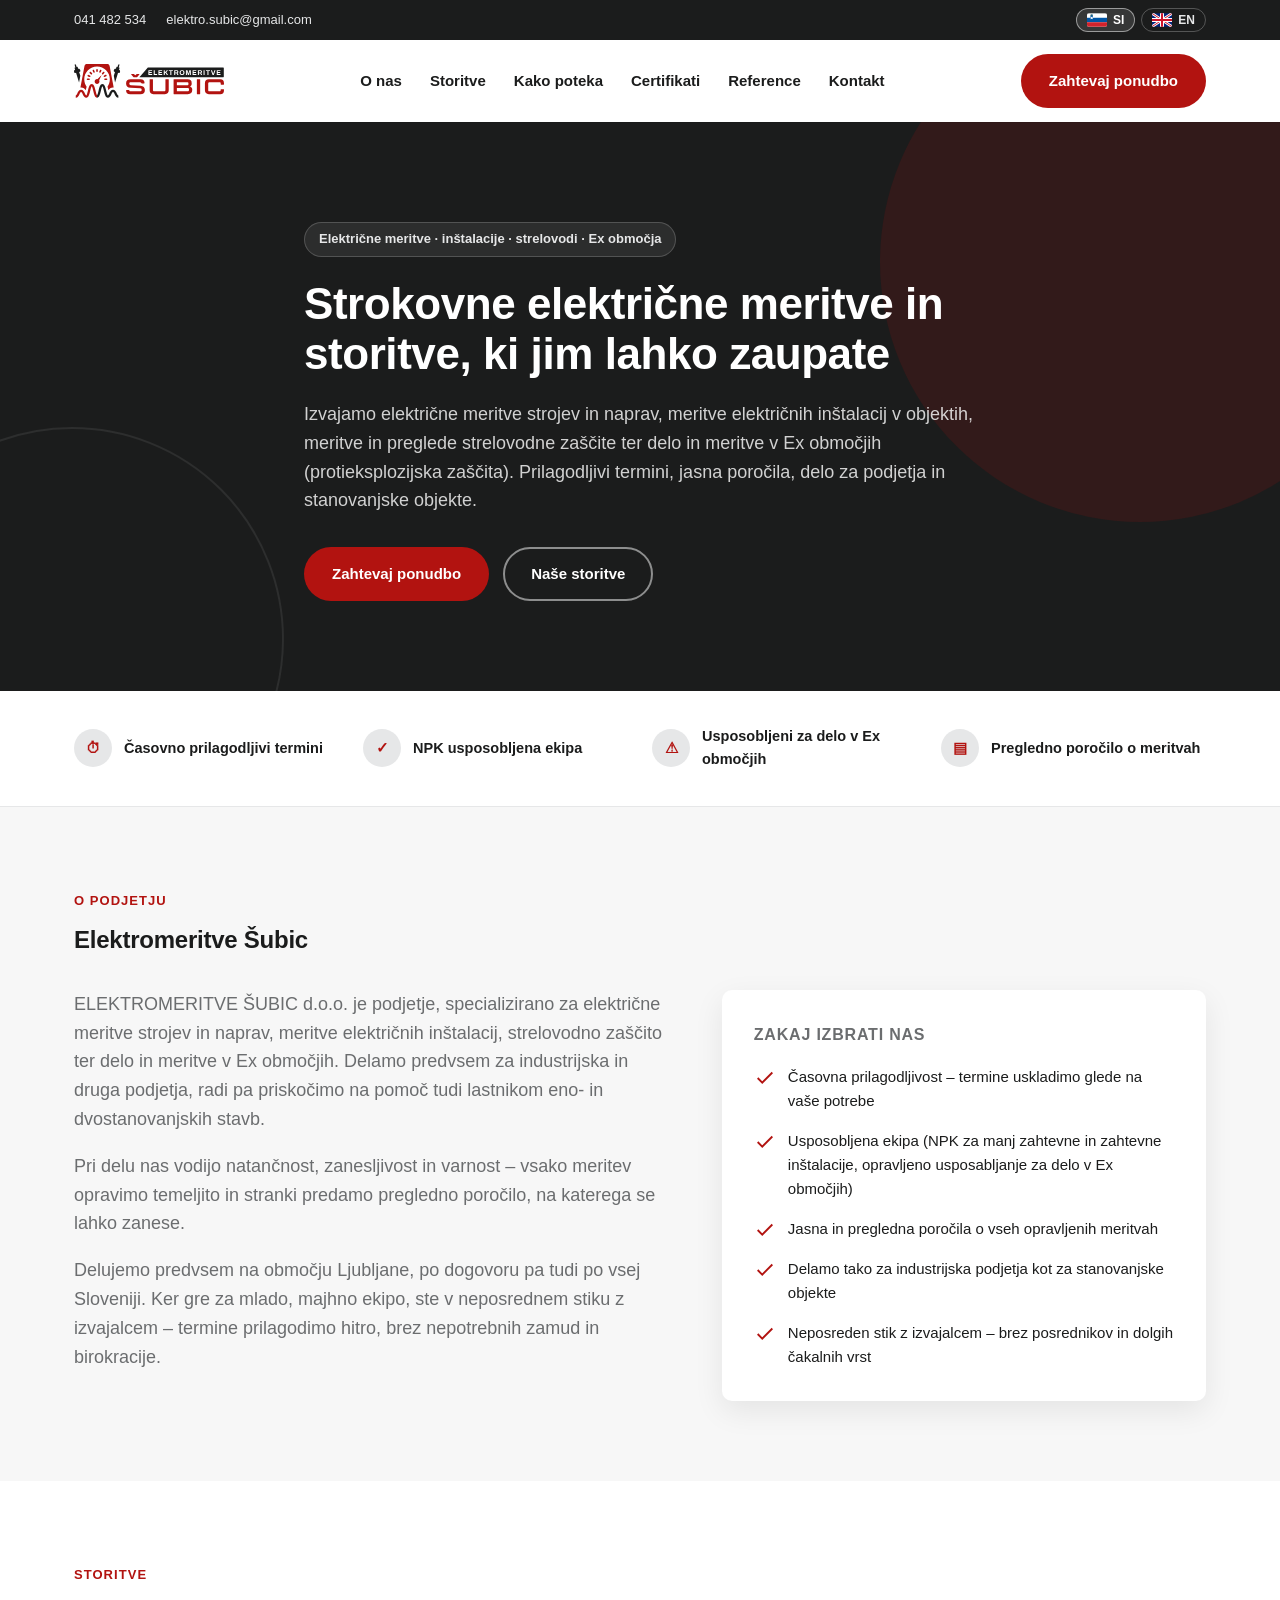
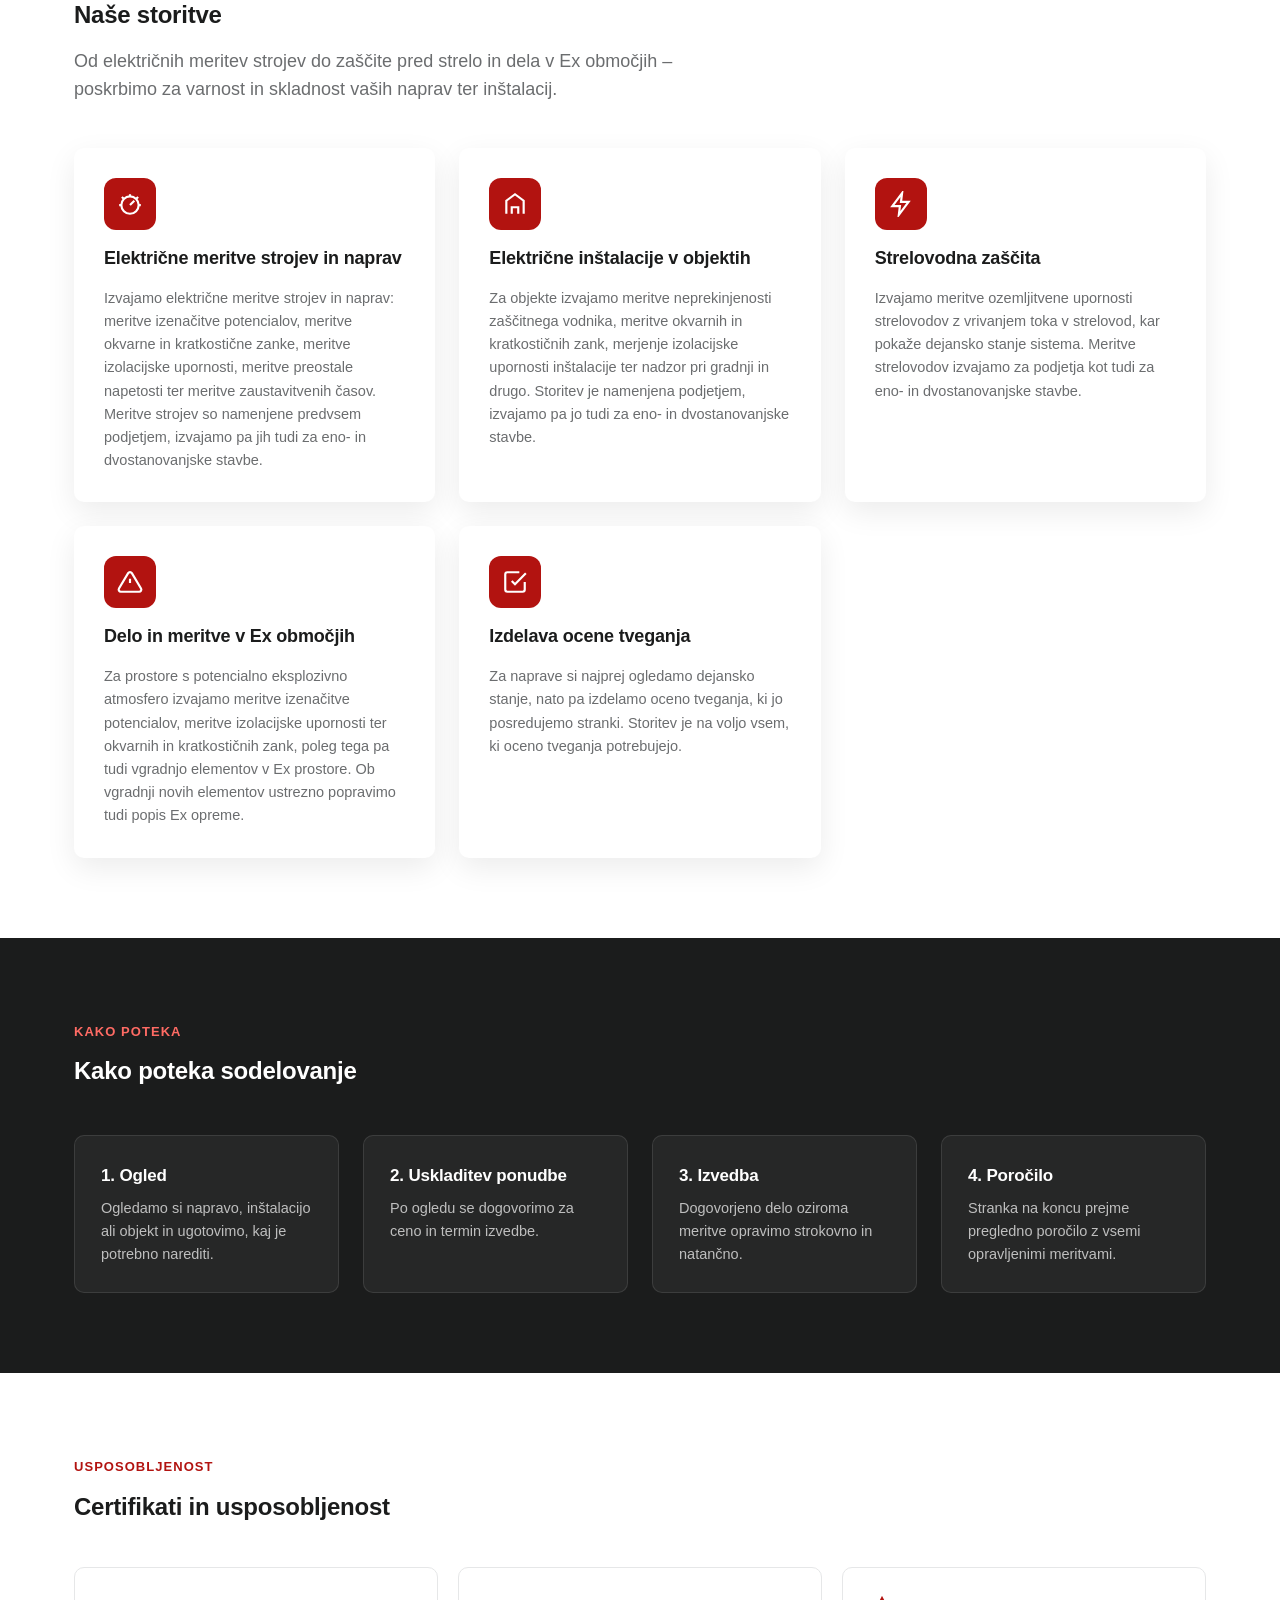
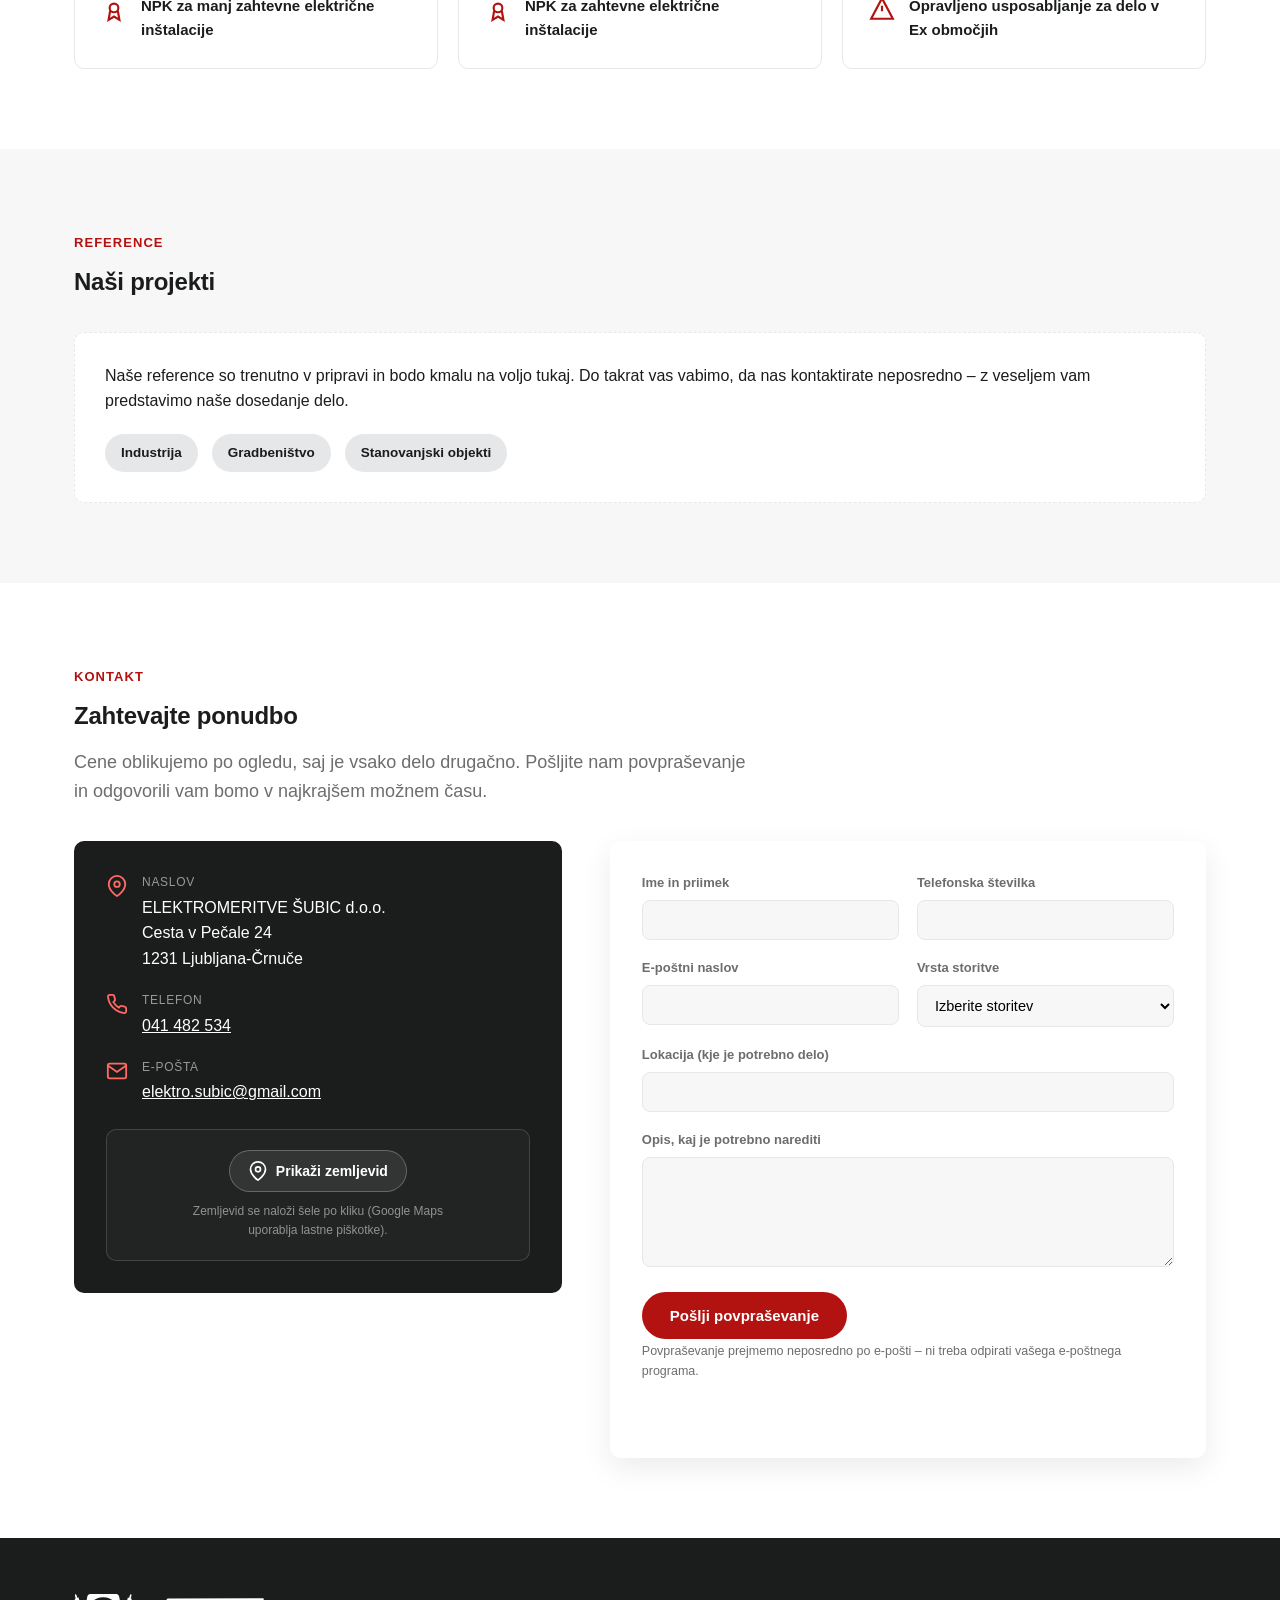
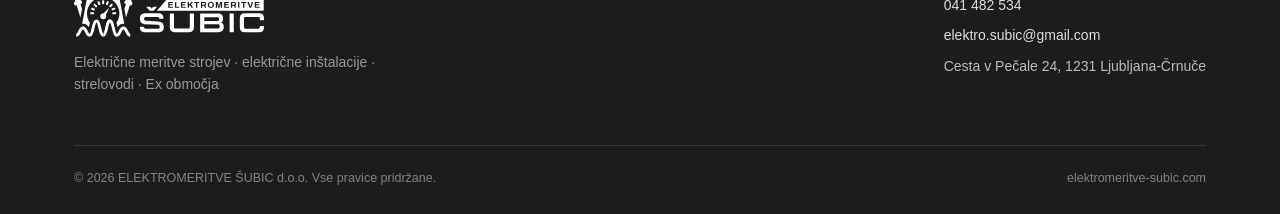
==== index.html @ a06b627c "Add files via upload" ====
<!DOCTYPE html>
<html lang="sl">
<head>
<meta charset="UTF-8">
<meta name="viewport" content="width=device-width, initial-scale=1.0">
<title>Elektromeritve Šubic – električne meritve strojev, inštalacij in strelovodov, Ljubljana</title>
<meta name="description" content="Elektromeritve Šubic izvaja električne meritve strojev in naprav, meritve električnih inštalacij, meritve strelovodov ter delo in meritve v Ex območjih na območju Ljubljane in po vsej Sloveniji. Prilagodljivi termini, pregledna poročila.">
<meta name="robots" content="index, follow">
<meta name="theme-color" content="#1b1c1c">
<link rel="canonical" href="https://elektromeritve-subic.com/">
<meta name="language" content="Slovenian">

<!-- Open Graph / social sharing -->
<meta property="og:type" content="website">
<meta property="og:site_name" content="Elektromeritve Šubic d.o.o.">
<meta property="og:title" content="Elektromeritve Šubic – električne meritve strojev, inštalacij in strelovodov">
<meta property="og:description" content="Električne meritve strojev in naprav, meritve inštalacij, strelovodov in delo v Ex območjih. Prilagodljivi termini, pregledna poročila. Ljubljana in Slovenija.">
<meta property="og:url" content="https://elektromeritve-subic.com/">
<meta property="og:locale" content="sl_SI">
<meta property="og:image" content="https://elektromeritve-subic.com/logotip/PNG/Horizontalen/logotip-barven.png">
<meta name="twitter:card" content="summary_large_image">
<meta name="twitter:title" content="Elektromeritve Šubic – električne meritve strojev, inštalacij in strelovodov">
<meta name="twitter:description" content="Električne meritve strojev in naprav, meritve inštalacij, strelovodov in delo v Ex območjih. Ljubljana in Slovenija.">
<meta name="twitter:image" content="https://elektromeritve-subic.com/logotip/PNG/Horizontalen/logotip-barven.png">

<!-- Structured data za lokalna iskanja (Google) -->
<script type="application/ld+json">
{
  "@context": "https://schema.org",
  "@type": ["LocalBusiness", "ProfessionalService"],
  "name": "ELEKTROMERITVE ŠUBIC d.o.o.",
  "alternateName": "Elektromeritve Šubic",
  "image": "https://elektromeritve-subic.com/logotip/PNG/Horizontalen/logotip-barven.png",
  "url": "https://elektromeritve-subic.com/",
  "telephone": "+38641482534",
  "email": "elektro.subic@gmail.com",
  "address": {
    "@type": "PostalAddress",
    "streetAddress": "Cesta v Pečale 24",
    "addressLocality": "Ljubljana-Črnuče",
    "postalCode": "1231",
    "addressCountry": "SI"
  },
  "areaServed": {
    "@type": "AdministrativeArea",
    "name": "Ljubljana in Slovenija"
  },
  "priceRange": "Cena po povpraševanju / ogledu",
  "makesOffer": [
    {"@type": "Offer", "itemOffered": {"@type": "Service", "name": "Električne meritve strojev in naprav"}},
    {"@type": "Offer", "itemOffered": {"@type": "Service", "name": "Meritve električnih inštalacij v objektih"}},
    {"@type": "Offer", "itemOffered": {"@type": "Service", "name": "Meritve strelovodne zaščite"}},
    {"@type": "Offer", "itemOffered": {"@type": "Service", "name": "Delo in meritve v Ex območjih"}},
    {"@type": "Offer", "itemOffered": {"@type": "Service", "name": "Izdelava ocene tveganja"}}
  ]
}
</script>

<link rel="icon" type="image/svg+xml" href="data:image/svg+xml,%3Csvg%20xmlns%3D%22http%3A//www.w3.org/2000/svg%22%20viewBox%3D%22-21.86%20-35.29%20143.28%20143.28%22%3E%3Ccircle%20cx%3D%2249.78%22%20cy%3D%2236.34%22%20r%3D%2267.64%22%20fill%3D%22%23ffffff%22/%3E%3Cdefs%20xmlns%3D%22http%3A//www.w3.org/2000/svg%22%3E%3Cstyle%3E%20.st0%2C%20.st1%20%7B%20fill%3A%20%231b1c1c%3B%20%7D%20.st0%2C%20.st2%20%7B%20fill-rule%3A%20evenodd%3B%20%7D%20.st3%2C%20.st2%20%7B%20fill%3A%20%23b21310%3B%20%7D%20%3C/style%3E%3C/defs%3E%3Cg%20xmlns%3D%22http%3A//www.w3.org/2000/svg%22%3E%3Cg%3E%3Cpath%20class%3D%22st2%22%20d%3D%22M59.46%2C24.53l-5.2%2C10.73c.43.76.68%2C1.63.68%2C2.56%2C0%2C2.86-2.32%2C5.18-5.18%2C5.18s-5.18-2.32-5.18-5.18%2C2.32-5.18%2C5.18-5.18c.26%2C0%2C.51.02.75.05l8.65-8.38c.14-.15.39.02.29.21Z%22%20/%3E%3Cpath%20class%3D%22st3%22%20d%3D%22M49.69%2C10.71c-.95%2C0-1.73.77-1.73%2C1.73v3.36c0%2C.95.77%2C1.73%2C1.73%2C1.73s1.73-.77%2C1.73-1.73v-3.36c0-.95-.77-1.73-1.73-1.73Z%22%20/%3E%3Cpath%20class%3D%22st3%22%20d%3D%22M43.44%2C13.36c-.18-.43-.51-.76-.93-.93s-.89-.18-1.32%2C0c-.88.36-1.3%2C1.38-.93%2C2.25l1.29%2C3.1c.28.66.92%2C1.07%2C1.6%2C1.07.22%2C0%2C.44-.04.66-.13h0c.88-.36%2C1.3-1.38.93-2.25l-1.29-3.1Z%22%20/%3E%3Cpath%20class%3D%22st3%22%20d%3D%22M36.43%2C17.27c-.67-.67-1.77-.67-2.44%2C0-.33.33-.51.76-.51%2C1.22s.18.89.51%2C1.22l2.38%2C2.38c.34.34.78.5%2C1.22.5s.88-.17%2C1.22-.5.51-.76.51-1.22-.18-.89-.51-1.22l-2.38-2.38Z%22%20/%3E%3Cpath%20class%3D%22st3%22%20d%3D%22M34.56%2C24.85l-3.1-1.29c-.88-.36-1.89.06-2.25.93-.36.88.05%2C1.89.93%2C2.25l3.1%2C1.29c.21.09.44.13.66.13s.45-.04.66-.13c.43-.18.76-.51.93-.93.18-.43.18-.9%2C0-1.32-.18-.43-.51-.76-.93-.93Z%22%20/%3E%3Cpath%20class%3D%22st3%22%20d%3D%22M32.62%2C31.28h-3.36c-.95%2C0-1.73.77-1.73%2C1.73s.77%2C1.73%2C1.73%2C1.73h3.36c.95%2C0%2C1.73-.77%2C1.73-1.73s-.77-1.73-1.73-1.73Z%22%20/%3E%3Cpath%20class%3D%22st3%22%20d%3D%22M70.26%2C31.14h-3.36c-.95%2C0-1.73.77-1.73%2C1.73s.77%2C1.73%2C1.73%2C1.73h3.36c.95%2C0%2C1.73-.77%2C1.73-1.73s-.77-1.73-1.73-1.73Z%22%20/%3E%3Cpath%20class%3D%22st3%22%20d%3D%22M66.23%2C27.9l3.1-1.29c.43-.18.76-.51.93-.93.18-.43.18-.89%2C0-1.32-.18-.43-.51-.76-.93-.93-.43-.18-.89-.18-1.32%2C0l-3.1%2C1.29c-.88.36-1.3%2C1.38-.93%2C2.25.27.66.92%2C1.07%2C1.6%2C1.07.22%2C0%2C.44-.04.66-.13Z%22%20/%3E%3Cpath%20class%3D%22st3%22%20d%3D%22M65.43%2C17.17c-.67-.67-1.77-.67-2.44%2C0l-2.38%2C2.38c-.67.67-.67%2C1.77%2C0%2C2.44h0c.33.33.76.51%2C1.22.51s.89-.18%2C1.22-.51l2.38-2.38c.67-.67.67-1.77%2C0-2.44Z%22%20/%3E%3Cpath%20class%3D%22st3%22%20d%3D%22M58.2%2C12.37c-.43-.18-.89-.18-1.32%2C0-.43.18-.76.51-.93.93l-1.29%2C3.1c-.18.43-.18.9%2C0%2C1.32.18.43.51.76.93.93.22.09.44.13.66.13.68%2C0%2C1.32-.4%2C1.6-1.06l1.29-3.1c.18-.43.18-.9%2C0-1.32-.18-.43-.51-.76-.93-.93Z%22%20/%3E%3C/g%3E%3Cg%3E%3Cpath%20class%3D%22st3%22%20d%3D%22M49.77%2C67.67v5.03c-4.81-.02-6.35-6.57-8.12-14.15-.76-3.21-2.13-9.05-3.36-10.25-1.25%2C1.2-2.62%2C7.04-3.36%2C10.25-1.79%2C7.6-3.34%2C14.15-8.14%2C14.15-4.44%2C0-6.4-4.17-7.99-7.53-1.3-2.77-2.31-4.73-3.53-4.73s-2.23%2C1.96-3.53%2C4.73c-1.59%2C3.36-3.56%2C7.53-7.99%2C7.53v-4.9c1.23%2C0%2C2.26-1.96%2C3.56-4.71%2C1.57-3.36%2C3.53-7.55%2C7.97-7.55s6.4%2C4.19%2C7.97%2C7.55c1.3%2C2.75%2C2.33%2C4.71%2C3.56%2C4.71%2C1.08-.71%2C2.58-6.99%2C3.36-10.37%2C1.79-7.58%2C3.31-14.15%2C8.14-14.15s6.35%2C6.57%2C8.14%2C14.15c.74%2C3.19%2C2.08%2C9%2C3.33%2C10.25Z%22%20/%3E%3Cpath%20class%3D%22st1%22%20d%3D%22M95.78%2C67.79v4.9c-4.44%2C0-6.4-4.17-7.97-7.53-1.3-2.77-2.31-4.73-3.53-4.73s-2.23%2C1.96-3.53%2C4.73c-1.57%2C3.36-3.53%2C7.53-7.97%2C7.53-4.81%2C0-6.35-6.55-8.14-14.15-.74-3.21-2.11-9.02-3.36-10.25-1.23%2C1.23-2.6%2C7.04-3.36%2C10.25-1.77%2C7.6-3.31%2C14.15-8.12%2C14.15h-.03v-5.03l.03.02c1.23-1.23%2C2.6-7.06%2C3.36-10.28%2C1.77-7.58%2C3.31-14.15%2C8.12-14.15s6.35%2C6.57%2C8.14%2C14.15c.78%2C3.38%2C2.26%2C9.66%2C3.56%2C10.42%2C1.03-.05%2C2.04-2.01%2C3.33-4.76%2C1.57-3.36%2C3.53-7.55%2C7.97-7.55s6.4%2C4.19%2C7.97%2C7.55c1.3%2C2.75%2C2.31%2C4.71%2C3.53%2C4.71Z%22%20/%3E%3C/g%3E%3Cg%3E%3Cpath%20class%3D%22st0%22%20d%3D%22M11.02%2C17.02l2.62%2C8.53-2.75%2C14.44-6.5-20.94-1.59.49c-.88.27-1.84-.22-2.13-1.13l-.51-1.74c-.56-1.77.44-3.63%2C2.21-4.17v-.02l-1.35-4.41%2C1.91-.59-1.03-3.29c-.39-1.3-.34-2.7.15-3.95l.1-.25.22.15c1.13.76%2C1.94%2C1.89%2C2.35%2C3.19l1%2C3.26%2C1.94-.59%2C1.35%2C4.44c1.77-.54%2C3.65.44%2C4.19%2C2.21l.05.17.49%2C1.57c.27.91-.25%2C1.84-1.13%2C2.13l-.07.02-1.52.47Z%22%20/%3E%3Cpath%20class%3D%22st0%22%20d%3D%22M99.38%2C16.68l-.51%2C1.74c-.29.91-1.25%2C1.4-2.13%2C1.13l-1.59-.49-6.5%2C20.89-2.72-14.44%2C2.6-8.48-1.52-.47-.07-.02c-.88-.29-1.4-1.23-1.13-2.13l.49-1.57.05-.17c.54-1.77%2C2.43-2.75%2C4.19-2.21l1.35-4.44%2C1.94.59%2C1.01-3.26c.42-1.3%2C1.23-2.43%2C2.35-3.19l.22-.15.1.25c.49%2C1.25.54%2C2.65.15%2C3.95l-1.03%2C3.29%2C1.91.59-1.35%2C4.41v.02c1.77.54%2C2.77%2C2.4%2C2.21%2C4.17Z%22%20/%3E%3C/g%3E%3Cpath%20class%3D%22st2%22%20d%3D%22M85.68%2C50.7c-.44-.05-.91-.07-1.37-.07h-.03c-4.95%2C0-8.02%2C2.92-10.03%2C5.93-.02-.15-.05-.29-.1-.42-.54-2.33-1.1-4.73-1.84-6.99%2C3.21-4.51%2C5.1-10.01%2C5.1-15.96%2C0-15.25-12.38-27.64-27.64-27.64s-27.66%2C12.38-27.66%2C27.64c0%2C5.98%2C1.89%2C11.5%2C5.12%2C16.01-.74%2C2.28-1.3%2C4.73-1.86%2C7.11-.02.1-.02.17-.05.27-2.01-3.04-5.08-5.96-10.03-5.96-.49%2C0-.98.02-1.45.07L22.31%2C6.16C22.77%2C2.95%2C23.98.4%2C26.99%2C0h45.61c3.02.39%2C4.19%2C2.94%2C4.66%2C6.16l8.41%2C44.53Z%22%20/%3E%3C/g%3E%3C/svg%3E">
<style>
  :root{
    --red:#B21310;
    --red-dark:#8f0f0d;
    --dark:#1b1c1c;
    --gray:#6b6d6f;
    --gray-light:#e6e7e8;
    --bg:#f7f7f7;
    --white:#ffffff;
    --radius:10px;
    --shadow:0 10px 30px rgba(0,0,0,.08);
  }
  *{box-sizing:border-box;}
  html{scroll-behavior:smooth;}
  body{
    margin:0;
    font-family:-apple-system,"Segoe UI",Roboto,"Helvetica Neue",Arial,sans-serif;
    color:var(--dark);
    background:var(--bg);
    line-height:1.6;
  }
  h1,h2,h3,h4{
    font-family:inherit;
    font-weight:800;
    letter-spacing:-.01em;
    margin:0 0 .5em 0;
    color:var(--dark);
  }
  p{margin:0 0 1em 0;}
  a{color:inherit;}
  img,svg{max-width:100%;}
  .container{max-width:1180px;margin:0 auto;padding:0 24px;}
  section{padding:80px 0;}
  .eyebrow{
    display:inline-block;
    color:var(--red);
    font-weight:700;
    text-transform:uppercase;
    letter-spacing:.08em;
    font-size:13px;
    margin-bottom:10px;
  }
  .lead{font-size:18px;color:var(--gray);max-width:680px;}
  .btn{
    display:inline-flex;
    align-items:center;
    gap:8px;
    padding:13px 26px;
    border-radius:999px;
    font-weight:700;
    font-size:15px;
    text-decoration:none;
    border:2px solid transparent;
    cursor:pointer;
    white-space:nowrap;
    flex-shrink:0;
    transition:transform .15s ease, background .15s ease, color .15s ease, border-color .15s ease;
  }
  .btn:hover{transform:translateY(-2px);}
  .btn-primary{background:var(--red);color:var(--white);}
  .btn-primary:hover{background:var(--red-dark);}
  .btn-outline-light{border-color:rgba(255,255,255,.5);color:var(--white);}
  .btn-outline-light:hover{border-color:var(--white);background:rgba(255,255,255,.08);}
  .btn-outline-dark{border-color:var(--dark);color:var(--dark);}
  .btn-outline-dark:hover{background:var(--dark);color:var(--white);}

  /* Top utility bar */
  .topbar{
    background:var(--dark);
    color:var(--gray-light);
    font-size:13px;
  }
  .topbar .container{
    display:flex;
    justify-content:space-between;
    align-items:center;
    padding-top:8px;
    padding-bottom:8px;
    gap:16px;
    flex-wrap:wrap;
  }
  .topbar-contacts{display:flex;gap:20px;flex-wrap:wrap;}
  .topbar-contacts a{color:var(--gray-light);text-decoration:none;}
  .topbar-contacts a:hover{color:var(--white);}
  .lang-switch{display:flex;gap:6px;}
  .lang-btn{
    display:flex;align-items:center;gap:6px;
    background:transparent;border:1px solid rgba(255,255,255,.25);
    color:var(--gray-light);
    padding:4px 10px;border-radius:999px;
    font-size:12px;font-weight:700;cursor:pointer;
  }
  .lang-btn[aria-pressed="true"]{
    background:rgba(255,255,255,.12);
    border-color:rgba(255,255,255,.5);
    color:var(--white);
  }
  .flag{border-radius:2px;display:block;}

  /* Header / nav */
  header.site-header{
    background:var(--white);
    position:sticky;top:0;z-index:50;
    box-shadow:0 1px 0 rgba(0,0,0,.06);
  }
  .nav-wrap{
    display:flex;align-items:center;justify-content:space-between;
    padding-top:14px;padding-bottom:14px;
    gap:20px;
  }
  .logo-mark{flex-shrink:0;}
  .logo-mark svg{width:150px;height:auto;display:block;}
  nav.main-nav{display:flex;align-items:center;gap:28px;}
  nav.main-nav a{
    text-decoration:none;color:var(--dark);font-weight:600;font-size:15px;
  }
  nav.main-nav a:hover{color:var(--red);}
  .nav-cta{display:flex;align-items:center;gap:18px;}
  .hamburger{
    display:none;flex-direction:column;gap:5px;background:none;border:none;cursor:pointer;padding:6px;
  }
  .hamburger span{width:26px;height:2px;background:var(--dark);display:block;}

  /* Hero */
  .hero{
    background:var(--dark);
    color:var(--white);
    position:relative;
    overflow:hidden;
    padding:100px 0 90px;
  }
  .hero::before{
    content:"";
    position:absolute;right:-120px;top:-120px;
    width:520px;height:520px;
    background:var(--red);
    opacity:.15;
    border-radius:50%;
  }
  .hero::after{
    content:"";
    position:absolute;left:-140px;bottom:-160px;
    width:420px;height:420px;
    border:2px solid rgba(255,255,255,.08);
    border-radius:50%;
  }
  .hero-inner{position:relative;z-index:2;max-width:720px;}
  .hero-badge{
    display:inline-block;background:rgba(255,255,255,.08);
    border:1px solid rgba(255,255,255,.18);
    padding:6px 14px;border-radius:999px;
    font-size:13px;font-weight:600;color:var(--gray-light);
    margin-bottom:22px;
  }
  .hero h1{font-size:44px;line-height:1.15;color:var(--white);margin-bottom:20px;}
  .hero p.lead{color:rgba(255,255,255,.8);font-size:18px;margin-bottom:32px;}
  .hero-ctas{display:flex;gap:14px;flex-wrap:wrap;}

  /* Trust strip */
  .trust-strip{background:var(--white);border-bottom:1px solid var(--gray-light);}
  .trust-grid{
    display:grid;grid-template-columns:repeat(4,1fr);gap:24px;
    padding-top:34px;padding-bottom:34px;
  }
  .trust-item{display:flex;align-items:center;gap:12px;font-weight:700;font-size:14.5px;min-width:0;}
  .trust-item span:last-child{min-width:0;overflow-wrap:break-word;}
  .trust-item .dot{
    width:38px;height:38px;flex:0 0 38px;border-radius:50%;
    background:var(--gray-light);display:flex;align-items:center;justify-content:center;
    color:var(--red);
  }

  /* About */
  .about-grid{display:grid;grid-template-columns:1.1fr .9fr;gap:56px;align-items:start;}
  .about-card{
    background:var(--white);border-radius:var(--radius);box-shadow:var(--shadow);
    padding:32px;
  }
  .about-card h3{font-size:16px;text-transform:uppercase;letter-spacing:.05em;color:var(--gray);margin-bottom:18px;}
  .why-list{list-style:none;margin:0;padding:0;display:flex;flex-direction:column;gap:16px;}
  .why-list li{display:flex;gap:12px;font-size:15px;}
  .why-list li svg{flex:0 0 22px;width:22px;height:22px;color:var(--red);margin-top:2px;}
  .why-list li span{min-width:0;}

  /* Services */
  .services-grid{
    display:grid;grid-template-columns:repeat(3,1fr);gap:24px;margin-top:44px;
  }
  .service-card{
    background:var(--white);border-radius:var(--radius);box-shadow:var(--shadow);
    padding:30px;display:flex;flex-direction:column;gap:14px;
  }
  .service-icon{
    width:52px;height:52px;border-radius:12px;background:var(--red);
    display:flex;align-items:center;justify-content:center;color:var(--white);
  }
  .service-icon svg{width:26px;height:26px;}
  .service-card h3{font-size:18px;margin-bottom:0;}
  .service-card p{color:var(--gray);font-size:14.5px;margin:0;}
  .service-card.wide{grid-column:span 1;}

  /* Process */
  .process{background:var(--dark);color:var(--white);}
  .process .eyebrow{color:#ff6b64;}
  .process h2{color:var(--white);}
  .process-grid{
    display:grid;grid-template-columns:repeat(4,1fr);gap:24px;margin-top:44px;
    counter-reset:step;
  }
  .step{
    background:rgba(255,255,255,.05);
    border:1px solid rgba(255,255,255,.1);
    border-radius:var(--radius);
    padding:26px;
  }
  .step h4{color:var(--white);font-size:17px;margin-bottom:8px;}
  .step p{color:rgba(255,255,255,.7);font-size:14.5px;margin:0;}

  /* Certificates */
  .cert-grid{display:grid;grid-template-columns:repeat(3,1fr);gap:20px;margin-top:40px;}
  .cert-card{
    background:var(--white);border:1px solid var(--gray-light);border-radius:var(--radius);
    padding:26px;display:flex;gap:14px;align-items:flex-start;
  }
  .cert-card svg{flex:0 0 26px;width:26px;height:26px;color:var(--red);margin-top:2px;}
  .cert-card p{margin:0;font-weight:600;font-size:15px;min-width:0;}

  /* References */
  .ref-note{
    background:var(--white);border:1px dashed var(--gray-light);border-radius:var(--radius);
    padding:30px;margin-top:30px;
  }
  .ref-cats{display:flex;gap:14px;flex-wrap:wrap;margin-top:20px;}
  .ref-cat{
    background:var(--gray-light);color:var(--dark);
    padding:8px 16px;border-radius:999px;font-size:13.5px;font-weight:700;
  }

  /* Contact */
  .contact-grid{display:grid;grid-template-columns:.9fr 1.1fr;gap:48px;align-items:start;}
  /* Prevent grid items from overflowing their track when inner content (forms, cards) resists shrinking */
  .contact-grid > *, .about-grid > *, .services-grid > *, .process-grid > *,
  .cert-grid > *, .trust-grid > *{min-width:0;}
  .contact-info-card{
    background:var(--dark);color:var(--white);border-radius:var(--radius);padding:32px;
  }
  .contact-info-card .info-row{display:flex;gap:14px;margin-bottom:20px;}
  .contact-info-card .info-row svg{flex:0 0 22px;width:22px;height:22px;color:#ff6b64;margin-top:2px;}
  .contact-info-card .info-row div{min-width:0;}
  .contact-info-card .info-row div span{display:block;font-size:12px;color:rgba(255,255,255,.55);text-transform:uppercase;letter-spacing:.06em;margin-bottom:2px;}
  .map-frame{margin-top:24px;border-radius:var(--radius);overflow:hidden;border:1px solid rgba(255,255,255,.15);}
  .map-frame iframe{display:block;width:100%;height:220px;border:0;}

  form.quote-form{
    background:var(--white);border-radius:var(--radius);box-shadow:var(--shadow);
    padding:32px;display:grid;grid-template-columns:1fr 1fr;gap:18px;
  }
  form.quote-form .full{grid-column:1 / -1;}
  form.quote-form label{display:block;font-size:13px;font-weight:700;margin-bottom:6px;color:var(--gray);}
  form.quote-form input,
  form.quote-form select,
  form.quote-form textarea{
    width:100%;padding:11px 13px;border:1px solid var(--gray-light);border-radius:8px;
    font-family:inherit;font-size:14.5px;background:var(--bg);
  }
  form.quote-form textarea{min-height:110px;resize:vertical;}
  form.quote-form .form-note{font-size:12.5px;color:var(--gray);margin-top:2px;}

  /* Footer */
  footer.site-footer{background:var(--dark);color:rgba(255,255,255,.7);padding:56px 0 26px;}
  .footer-top{display:flex;justify-content:space-between;align-items:flex-start;gap:24px;flex-wrap:wrap;margin-bottom:36px;}
  .footer-top .logo-mark svg{width:190px;height:auto;}
  .footer-tagline{max-width:320px;font-size:14px;color:rgba(255,255,255,.55);margin-top:14px;}
  .footer-contacts{display:flex;flex-direction:column;gap:8px;font-size:14px;}
  .footer-contacts a{text-decoration:none;color:rgba(255,255,255,.85);}
  .footer-bottom{
    border-top:1px solid rgba(255,255,255,.12);padding-top:22px;
    display:flex;justify-content:space-between;flex-wrap:wrap;gap:10px;
    font-size:12.5px;color:rgba(255,255,255,.45);
  }

  @media (max-width:960px){
    .about-grid,.contact-grid{grid-template-columns:1fr;}
    .services-grid{grid-template-columns:repeat(2,1fr);}
    .process-grid{grid-template-columns:repeat(2,1fr);}
    .trust-grid{grid-template-columns:repeat(2,1fr);}
    .cert-grid{grid-template-columns:1fr;}
    form.quote-form{grid-template-columns:1fr;}
  }
  @media (max-width:1024px){
    nav.main-nav{
      position:absolute;top:100%;left:0;right:0;background:var(--white);
      flex-direction:column;align-items:flex-start;padding:18px 24px;gap:16px;
      box-shadow:0 12px 20px rgba(0,0,0,.08);
      display:none;
    }
    nav.main-nav.open{display:flex;}
    .hamburger{display:flex;}
    .nav-wrap{flex-wrap:wrap;row-gap:10px;gap:12px;}
  }
  @media (max-width:760px){
    .nav-cta{gap:10px;}
    .nav-cta .btn-primary{padding:10px 16px;font-size:13px;}
    .hero h1{font-size:32px;}
    .services-grid{grid-template-columns:1fr;}
    .process-grid{grid-template-columns:1fr;}
    section{padding:56px 0;}
  }
  @media (max-width:420px){
    .nav-cta{gap:8px;}
    .nav-cta .btn-primary{padding:8px 12px;font-size:11.5px;}
    .hamburger{padding:4px;}
    .hamburger span{width:20px;}
  }

  /* Accessibility: visible focus state for keyboard navigation */
  a:focus-visible,
  button:focus-visible,
  input:focus-visible,
  select:focus-visible,
  textarea:focus-visible{
    outline:3px solid var(--red);
    outline-offset:2px;
    border-radius:4px;
  }
  .lang-btn:focus-visible{outline-color:#fff;}

  /* Map: click-to-load placeholder (GDPR – no Google cookies before consent) */
  .map-frame{
    display:flex;flex-direction:column;align-items:center;justify-content:center;
    gap:10px;text-align:center;padding:20px;background:rgba(255,255,255,.03);
  }
  .map-consent-btn{
    display:inline-flex;align-items:center;gap:8px;
    background:rgba(255,255,255,.08);border:1px solid rgba(255,255,255,.25);
    color:#fff;padding:10px 18px;border-radius:999px;font-weight:700;font-size:14px;
    cursor:pointer;transition:background .15s ease,border-color .15s ease;
  }
  .map-consent-btn:hover{background:rgba(255,255,255,.16);border-color:rgba(255,255,255,.5);}
  .map-consent-note{font-size:12px;color:rgba(255,255,255,.5);margin:0;max-width:280px;}
  .map-frame iframe{height:220px;}

  /* Scroll-reveal animation */
  .reveal{opacity:0;transform:translateY(18px);transition:opacity .6s ease,transform .6s ease;}
  .reveal.is-visible{opacity:1;transform:translateY(0);}
  @media (prefers-reduced-motion:reduce){
    html{scroll-behavior:auto;}
    .reveal{opacity:1;transform:none;transition:none;}
    .btn:hover{transform:none;}
  }

  /* Back to top button */
  .back-to-top{
    position:fixed;right:20px;bottom:20px;z-index:60;
    width:44px;height:44px;border-radius:50%;
    background:var(--red);color:#fff;border:none;cursor:pointer;
    display:flex;align-items:center;justify-content:center;
    box-shadow:var(--shadow);
    opacity:0;transform:translateY(12px);pointer-events:none;
    transition:opacity .25s ease,transform .25s ease,background .15s ease;
  }
  .back-to-top.visible{opacity:1;transform:translateY(0);pointer-events:auto;}
  .back-to-top:hover{background:var(--red-dark);}
  .back-to-top svg{width:20px;height:20px;}

  /* Highlight pulse when jumping straight to the quote form */
  @keyframes formPulse{
    0%{box-shadow:0 0 0 0 rgba(178,19,16,.45);}
    70%{box-shadow:0 0 0 16px rgba(178,19,16,0);}
    100%{box-shadow:0 0 0 0 rgba(178,19,16,0);}
  }
  form.quote-form.highlight-pulse{animation:formPulse 1.1s ease-out;}
  #obrazec{scroll-margin-top:110px;} /* clears the sticky header on direct #obrazec links too */
  @media (prefers-reduced-motion:reduce){
    form.quote-form.highlight-pulse{animation:none;}
  }

  .form-status{font-size:13.5px;font-weight:700;margin-top:10px;min-height:1.4em;}
  .form-status.status-success{color:#1a7f37;}
  .form-status.status-error{color:var(--red);}
  .form-status.status-sending{color:var(--gray);}
  #formSubmitBtn:disabled{opacity:.6;cursor:wait;}
</style>
</head>
<body>

<div id="top"></div>

<!-- Top utility bar -->
<div class="topbar">
  <div class="container">
    <div class="topbar-contacts">
      <a href="tel:+38641482534">041 482 534</a>
      <a href="mailto:elektro.subic@gmail.com">elektro.subic@gmail.com</a>
    </div>
    <div class="lang-switch" role="group" aria-label="Izbira jezika / Language selection">
      <button class="lang-btn" id="btn-sl" aria-pressed="true" onclick="setLang('sl')">
        <svg class="flag" width="20" height="14" viewBox="0 0 60 40" aria-hidden="true">
          <rect width="60" height="40" fill="#fff"/>
          <rect y="13.3" width="60" height="13.4" fill="#0055A4"/>
          <rect y="26.7" width="60" height="13.3" fill="#D2232C"/>
          <g transform="translate(4,3)">
            <path d="M6 15 L6 4 Q6 0 10 0 Q14 0 14 4 L14 15 Q10 12 6 15 Z" fill="#0055A4"/>
            <path d="M7 14.5 L7 6 L9.3 9 L10 6.5 L10.7 9 L13 6 L13 14.5 Q10 12.2 7 14.5Z" fill="#fff"/>
            <g fill="#FFCC00">
              <circle cx="10" cy="1.6" r="1"/>
              <circle cx="7.2" cy="3.4" r="1"/>
              <circle cx="12.8" cy="3.4" r="1"/>
            </g>
          </g>
        </svg>
        SI
      </button>
      <button class="lang-btn" id="btn-en" aria-pressed="false" onclick="setLang('en')">
        <svg class="flag" width="20" height="14" viewBox="0 0 60 40" aria-hidden="true">
          <rect width="60" height="40" fill="#00247D"/>
          <path d="M0 0 L60 40 M60 0 L0 40" stroke="#fff" stroke-width="8"/>
          <path d="M0 0 L60 40 M60 0 L0 40" stroke="#CF142B" stroke-width="3"/>
          <path d="M30 0 V40 M0 20 H60" stroke="#fff" stroke-width="12"/>
          <path d="M30 0 V40 M0 20 H60" stroke="#CF142B" stroke-width="6"/>
        </svg>
        EN
      </button>
    </div>
  </div>
</div>

<!-- Header -->
<header class="site-header">
  <div class="container nav-wrap">
    <a href="#top" class="logo-mark" aria-label="Elektromeritve Šubic">
      <svg id="Layer_1" xmlns="http://www.w3.org/2000/svg" version="1.1" viewBox="0 0 323.91 72.69">
  <defs>
    <style>
      .st0h, .st1h {
        fill: #1b1c1c;
      }

      .st0h, .st2h {
        fill-rule: evenodd;
      }

      .st3h, .st2h {
        fill: #b21310;
      }
    </style>
  </defs>
  <g>
    <g>
      <path class="st2h" d="M59.46,24.53l-5.2,10.73c.43.76.68,1.63.68,2.56,0,2.86-2.32,5.18-5.18,5.18s-5.18-2.32-5.18-5.18,2.32-5.18,5.18-5.18c.26,0,.51.02.75.05l8.65-8.38c.14-.15.39.02.29.21Z"/>
      <path class="st3h" d="M49.69,10.71c-.95,0-1.73.77-1.73,1.73v3.36c0,.95.77,1.73,1.73,1.73s1.73-.77,1.73-1.73v-3.36c0-.95-.77-1.73-1.73-1.73Z"/>
      <path class="st3h" d="M43.44,13.36c-.18-.43-.51-.76-.93-.93s-.89-.18-1.32,0c-.88.36-1.3,1.38-.93,2.25l1.29,3.1c.28.66.92,1.07,1.6,1.07.22,0,.44-.04.66-.13h0c.88-.36,1.3-1.38.93-2.25l-1.29-3.1Z"/>
      <path class="st3h" d="M36.43,17.27c-.67-.67-1.77-.67-2.44,0-.33.33-.51.76-.51,1.22s.18.89.51,1.22l2.38,2.38c.34.34.78.5,1.22.5s.88-.17,1.22-.5.51-.76.51-1.22-.18-.89-.51-1.22l-2.38-2.38Z"/>
      <path class="st3h" d="M34.56,24.85l-3.1-1.29c-.88-.36-1.89.06-2.25.93-.36.88.05,1.89.93,2.25l3.1,1.29c.21.09.44.13.66.13s.45-.04.66-.13c.43-.18.76-.51.93-.93.18-.43.18-.9,0-1.32-.18-.43-.51-.76-.93-.93Z"/>
      <path class="st3h" d="M32.62,31.28h-3.36c-.95,0-1.73.77-1.73,1.73s.77,1.73,1.73,1.73h3.36c.95,0,1.73-.77,1.73-1.73s-.77-1.73-1.73-1.73Z"/>
      <path class="st3h" d="M70.26,31.14h-3.36c-.95,0-1.73.77-1.73,1.73s.77,1.73,1.73,1.73h3.36c.95,0,1.73-.77,1.73-1.73s-.77-1.73-1.73-1.73Z"/>
      <path class="st3h" d="M66.23,27.9l3.1-1.29c.43-.18.76-.51.93-.93.18-.43.18-.89,0-1.32-.18-.43-.51-.76-.93-.93-.43-.18-.89-.18-1.32,0l-3.1,1.29c-.88.36-1.3,1.38-.93,2.25.27.66.92,1.07,1.6,1.07.22,0,.44-.04.66-.13Z"/>
      <path class="st3h" d="M65.43,17.17c-.67-.67-1.77-.67-2.44,0l-2.38,2.38c-.67.67-.67,1.77,0,2.44h0c.33.33.76.51,1.22.51s.89-.18,1.22-.51l2.38-2.38c.67-.67.67-1.77,0-2.44Z"/>
      <path class="st3h" d="M58.2,12.37c-.43-.18-.89-.18-1.32,0-.43.18-.76.51-.93.93l-1.29,3.1c-.18.43-.18.9,0,1.32.18.43.51.76.93.93.22.09.44.13.66.13.68,0,1.32-.4,1.6-1.06l1.29-3.1c.18-.43.18-.9,0-1.32-.18-.43-.51-.76-.93-.93Z"/>
    </g>
    <g>
      <path class="st3h" d="M49.77,67.67v5.03c-4.81-.02-6.35-6.57-8.12-14.15-.76-3.21-2.13-9.05-3.36-10.25-1.25,1.2-2.62,7.04-3.36,10.25-1.79,7.6-3.34,14.15-8.14,14.15-4.44,0-6.4-4.17-7.99-7.53-1.3-2.77-2.31-4.73-3.53-4.73s-2.23,1.96-3.53,4.73c-1.59,3.36-3.56,7.53-7.99,7.53v-4.9c1.23,0,2.26-1.96,3.56-4.71,1.57-3.36,3.53-7.55,7.97-7.55s6.4,4.19,7.97,7.55c1.3,2.75,2.33,4.71,3.56,4.71,1.08-.71,2.58-6.99,3.36-10.37,1.79-7.58,3.31-14.15,8.14-14.15s6.35,6.57,8.14,14.15c.74,3.19,2.08,9,3.33,10.25Z"/>
      <path class="st1h" d="M95.78,67.79v4.9c-4.44,0-6.4-4.17-7.97-7.53-1.3-2.77-2.31-4.73-3.53-4.73s-2.23,1.96-3.53,4.73c-1.57,3.36-3.53,7.53-7.97,7.53-4.81,0-6.35-6.55-8.14-14.15-.74-3.21-2.11-9.02-3.36-10.25-1.23,1.23-2.6,7.04-3.36,10.25-1.77,7.6-3.31,14.15-8.12,14.15h-.03v-5.03l.03.02c1.23-1.23,2.6-7.06,3.36-10.28,1.77-7.58,3.31-14.15,8.12-14.15s6.35,6.57,8.14,14.15c.78,3.38,2.26,9.66,3.56,10.42,1.03-.05,2.04-2.01,3.33-4.76,1.57-3.36,3.53-7.55,7.97-7.55s6.4,4.19,7.97,7.55c1.3,2.75,2.31,4.71,3.53,4.71Z"/>
    </g>
    <g>
      <path class="st0h" d="M11.02,17.02l2.62,8.53-2.75,14.44-6.5-20.94-1.59.49c-.88.27-1.84-.22-2.13-1.13l-.51-1.74c-.56-1.77.44-3.63,2.21-4.17v-.02l-1.35-4.41,1.91-.59-1.03-3.29c-.39-1.3-.34-2.7.15-3.95l.1-.25.22.15c1.13.76,1.94,1.89,2.35,3.19l1,3.26,1.94-.59,1.35,4.44c1.77-.54,3.65.44,4.19,2.21l.05.17.49,1.57c.27.91-.25,1.84-1.13,2.13l-.07.02-1.52.47Z"/>
      <path class="st0h" d="M99.38,16.68l-.51,1.74c-.29.91-1.25,1.4-2.13,1.13l-1.59-.49-6.5,20.89-2.72-14.44,2.6-8.48-1.52-.47-.07-.02c-.88-.29-1.4-1.23-1.13-2.13l.49-1.57.05-.17c.54-1.77,2.43-2.75,4.19-2.21l1.35-4.44,1.94.59,1.01-3.26c.42-1.3,1.23-2.43,2.35-3.19l.22-.15.1.25c.49,1.25.54,2.65.15,3.95l-1.03,3.29,1.91.59-1.35,4.41v.02c1.77.54,2.77,2.4,2.21,4.17Z"/>
    </g>
    <path class="st2h" d="M85.68,50.7c-.44-.05-.91-.07-1.37-.07h-.03c-4.95,0-8.02,2.92-10.03,5.93-.02-.15-.05-.29-.1-.42-.54-2.33-1.1-4.73-1.84-6.99,3.21-4.51,5.1-10.01,5.1-15.96,0-15.25-12.38-27.64-27.64-27.64s-27.66,12.38-27.66,27.64c0,5.98,1.89,11.5,5.12,16.01-.74,2.28-1.3,4.73-1.86,7.11-.02.1-.02.17-.05.27-2.01-3.04-5.08-5.96-10.03-5.96-.49,0-.98.02-1.45.07L22.31,6.16C22.77,2.95,23.98.4,26.99,0h45.61c3.02.39,4.19,2.94,4.66,6.16l8.41,44.53Z"/>
  </g>
  <g>
    <path class="st3h" d="M112.46,57.1c0-.68.37-1.05,1.14-1.05h4.56c.78,0,1.14.36,1.28,1.05.32,1.32,1.46,1.96,2.92,1.96h20.48c2.14,0,3.28-.87,3.28-2.96,0-1.6-.32-3.42-3.42-3.51l-20.48-1.09c-6.98-.36-9.76-3.88-9.76-9.49,0-6.43,3.29-8.99,9.94-8.99h20.85c6.52,0,9.12,2.96,9.12,8.21,0,.68-.36,1.05-1.14,1.05h-4.56c-.78,0-1.14-.36-1.28-1.05-.32-1.32-1.46-1.96-2.92-1.96h-19.75c-2.14,0-3.28.87-3.28,2.97,0,1.6.32,3.42,3.42,3.51l20.48,1.09c6.98.36,9.76,3.88,9.76,9.44,0,6.48-3.28,9.03-9.94,9.03h-21.58c-6.52,0-9.12-2.97-9.12-8.21Z"/>
    <path class="st3h" d="M203.83,33.19h-5.7c-.45,0-.68.28-.68.73v22.36c0,1.96-.92,2.6-2.65,2.6h-21.67c-1.73,0-2.65-.64-2.65-2.6v-22.36c0-.45-.21-.73-.68-.73h-5.7c-.45,0-.72.28-.72.73v22.87c0,5.21,2.45,8.34,8.11,8.34h24.96c5.65,0,8.13-3.14,8.13-8.34v-22.87c0-.45-.28-.73-.75-.73Z"/>
    <path class="st3h" d="M251.15,48.89v-.6c2.24-1.09,3.01-3.16,3.01-6.06v-.83c0-5.65-2.73-8.21-8.79-8.21h-29.61c-.47,0-.68.23-.68.68v30.57c0,.45.21.68.68.68h29.89c6.74,0,9.66-3.24,9.66-8.77v-1.9c0-2.56-1.32-4.48-4.16-5.57ZM222.17,39.44h22.27c1.49,0,2.73.04,2.73,2.79v.96c0,2.58-1.24,2.82-2.77,2.82h-22.23v-6.57ZM248.33,56.15c0,2.09-1.05,2.73-3.2,2.73h-22.95v-7.21h22.95c2.15,0,3.2.79,3.2,2.79v1.69Z"/>
    <path class="st3h" d="M271.77,33.19h-5.7c-.47,0-.72.28-.72.73v30.48c0,.45.26.73.72.73h5.7c.47,0,.68-.28.68-.73v-30.48c0-.45-.21-.73-.68-.73Z"/>
    <path class="st3h" d="M317.53,44.69h5.57c.49,0,.81-.28.81-.77v-2.56c0-5.21-2.41-8.34-8.06-8.34h-24.64c-5.65,0-8.49,3.14-8.49,8.34v15.59c0,5.21,2.84,8.36,8.49,8.36h24.64c5.65,0,8.06-3.11,8.06-8.49v-1.32c0-.51-.32-.79-.81-.79h-5.52c-.49,0-.77.28-.77.79v.81c0,2.15-.73,2.75-2.47,2.75h-21.48c-1.77,0-3.01-.64-3.01-2.6v-14.59c0-1.96,1.24-2.6,3.01-2.6h21.48c1.75,0,2.47.64,2.47,2.6v2.05c0,.49.28.77.72.77Z"/>
    <path class="st1h" d="M222.92,15.91c-.11-.21-.26-.36-.47-.47-.21-.11-.45-.17-.77-.17h-3.05v2.9h3.05c.45,0,.79-.13,1.02-.41.26-.28.38-.64.38-1.09,0-.3-.06-.55-.17-.77ZM236.04,16.94c-.13-.41-.3-.73-.55-1-.24-.28-.56-.47-.92-.62-.36-.13-.77-.19-1.26-.19s-.9.06-1.26.19c-.36.15-.66.34-.9.62-.26.28-.43.6-.55,1s-.19.87-.19,1.39v.45c0,.51.06.98.19,1.37.13.41.3.75.55,1,.24.28.53.49.9.62.36.15.79.21,1.26.21s.9-.06,1.26-.21c.36-.13.68-.34.92-.62.26-.26.43-.6.55-1,.13-.38.19-.85.19-1.37v-.45c0-.51-.06-.98-.19-1.39ZM236.04,16.94c-.13-.41-.3-.73-.55-1-.24-.28-.56-.47-.92-.62-.36-.13-.77-.19-1.26-.19s-.9.06-1.26.19c-.36.15-.66.34-.9.62-.26.28-.43.6-.55,1s-.19.87-.19,1.39v.45c0,.51.06.98.19,1.37.13.41.3.75.55,1,.24.28.53.49.9.62.36.15.79.21,1.26.21s.9-.06,1.26-.21c.36-.13.68-.34.92-.62.26-.26.43-.6.55-1,.13-.38.19-.85.19-1.37v-.45c0-.51-.06-.98-.19-1.39ZM222.92,15.91c-.11-.21-.26-.36-.47-.47-.21-.11-.45-.17-.77-.17h-3.05v2.9h3.05c.45,0,.79-.13,1.02-.41.26-.28.38-.64.38-1.09,0-.3-.06-.55-.17-.77ZM222.92,15.91c-.11-.21-.26-.36-.47-.47-.21-.11-.45-.17-.77-.17h-3.05v2.9h3.05c.45,0,.79-.13,1.02-.41.26-.28.38-.64.38-1.09,0-.3-.06-.55-.17-.77ZM236.04,16.94c-.13-.41-.3-.73-.55-1-.24-.28-.56-.47-.92-.62-.36-.13-.77-.19-1.26-.19s-.9.06-1.26.19c-.36.15-.66.34-.9.62-.26.28-.43.6-.55,1s-.19.87-.19,1.39v.45c0,.51.06.98.19,1.37.13.41.3.75.55,1,.24.28.53.49.9.62.36.15.79.21,1.26.21s.9-.06,1.26-.21c.36-.13.68-.34.92-.62.26-.26.43-.6.55-1,.13-.38.19-.85.19-1.37v-.45c0-.51-.06-.98-.19-1.39ZM236.04,16.94c-.13-.41-.3-.73-.55-1-.24-.28-.56-.47-.92-.62-.36-.13-.77-.19-1.26-.19s-.9.06-1.26.19c-.36.15-.66.34-.9.62-.26.28-.43.6-.55,1s-.19.87-.19,1.39v.45c0,.51.06.98.19,1.37.13.41.3.75.55,1,.24.28.53.49.9.62.36.15.79.21,1.26.21s.9-.06,1.26-.21c.36-.13.68-.34.92-.62.26-.26.43-.6.55-1,.13-.38.19-.85.19-1.37v-.45c0-.51-.06-.98-.19-1.39ZM222.92,15.91c-.11-.21-.26-.36-.47-.47-.21-.11-.45-.17-.77-.17h-3.05v2.9h3.05c.45,0,.79-.13,1.02-.41.26-.28.38-.64.38-1.09,0-.3-.06-.55-.17-.77ZM222.92,15.91c-.11-.21-.26-.36-.47-.47-.21-.11-.45-.17-.77-.17h-3.05v2.9h3.05c.45,0,.79-.13,1.02-.41.26-.28.38-.64.38-1.09,0-.3-.06-.55-.17-.77ZM236.04,16.94c-.13-.41-.3-.73-.55-1-.24-.28-.56-.47-.92-.62-.36-.13-.77-.19-1.26-.19s-.9.06-1.26.19c-.36.15-.66.34-.9.62-.26.28-.43.6-.55,1s-.19.87-.19,1.39v.45c0,.51.06.98.19,1.37.13.41.3.75.55,1,.24.28.53.49.9.62.36.15.79.21,1.26.21s.9-.06,1.26-.21c.36-.13.68-.34.92-.62.26-.26.43-.6.55-1,.13-.38.19-.85.19-1.37v-.45c0-.51-.06-.98-.19-1.39ZM274.04,15.91c-.11-.21-.26-.36-.47-.47-.19-.11-.45-.17-.77-.17h-3.05v2.9h3.05c.45,0,.79-.13,1.05-.41.23-.28.36-.64.36-1.09,0-.3-.06-.55-.17-.77ZM274.04,15.91c-.11-.21-.26-.36-.47-.47-.19-.11-.45-.17-.77-.17h-3.05v2.9h3.05c.45,0,.79-.13,1.05-.41.23-.28.36-.64.36-1.09,0-.3-.06-.55-.17-.77ZM236.04,16.94c-.13-.41-.3-.73-.55-1-.24-.28-.56-.47-.92-.62-.36-.13-.77-.19-1.26-.19s-.9.06-1.26.19c-.36.15-.66.34-.9.62-.26.28-.43.6-.55,1s-.19.87-.19,1.39v.45c0,.51.06.98.19,1.37.13.41.3.75.55,1,.24.28.53.49.9.62.36.15.79.21,1.26.21s.9-.06,1.26-.21c.36-.13.68-.34.92-.62.26-.26.43-.6.55-1,.13-.38.19-.85.19-1.37v-.45c0-.51-.06-.98-.19-1.39ZM222.92,15.91c-.11-.21-.26-.36-.47-.47-.21-.11-.45-.17-.77-.17h-3.05v2.9h3.05c.45,0,.79-.13,1.02-.41.26-.28.38-.64.38-1.09,0-.3-.06-.55-.17-.77ZM222.92,15.91c-.11-.21-.26-.36-.47-.47-.21-.11-.45-.17-.77-.17h-3.05v2.9h3.05c.45,0,.79-.13,1.02-.41.26-.28.38-.64.38-1.09,0-.3-.06-.55-.17-.77ZM236.04,16.94c-.13-.41-.3-.73-.55-1-.24-.28-.56-.47-.92-.62-.36-.13-.77-.19-1.26-.19s-.9.06-1.26.19c-.36.15-.66.34-.9.62-.26.28-.43.6-.55,1s-.19.87-.19,1.39v.45c0,.51.06.98.19,1.37.13.41.3.75.55,1,.24.28.53.49.9.62.36.15.79.21,1.26.21s.9-.06,1.26-.21c.36-.13.68-.34.92-.62.26-.26.43-.6.55-1,.13-.38.19-.85.19-1.37v-.45c0-.51-.06-.98-.19-1.39ZM274.04,15.91c-.11-.21-.26-.36-.47-.47-.19-.11-.45-.17-.77-.17h-3.05v2.9h3.05c.45,0,.79-.13,1.05-.41.23-.28.36-.64.36-1.09,0-.3-.06-.55-.17-.77ZM274.04,15.91c-.11-.21-.26-.36-.47-.47-.19-.11-.45-.17-.77-.17h-3.05v2.9h3.05c.45,0,.79-.13,1.05-.41.23-.28.36-.64.36-1.09,0-.3-.06-.55-.17-.77ZM236.04,16.94c-.13-.41-.3-.73-.55-1-.24-.28-.56-.47-.92-.62-.36-.13-.77-.19-1.26-.19s-.9.06-1.26.19c-.36.15-.66.34-.9.62-.26.28-.43.6-.55,1s-.19.87-.19,1.39v.45c0,.51.06.98.19,1.37.13.41.3.75.55,1,.24.28.53.49.9.62.36.15.79.21,1.26.21s.9-.06,1.26-.21c.36-.13.68-.34.92-.62.26-.26.43-.6.55-1,.13-.38.19-.85.19-1.37v-.45c0-.51-.06-.98-.19-1.39ZM222.92,15.91c-.11-.21-.26-.36-.47-.47-.21-.11-.45-.17-.77-.17h-3.05v2.9h3.05c.45,0,.79-.13,1.02-.41.26-.28.38-.64.38-1.09,0-.3-.06-.55-.17-.77ZM322.44,7.38l-162.96.21-18.26,20.95h181.22c.58,0,1.07-.47,1.07-1.07V8.47c0-.6-.49-1.09-1.07-1.09ZM168.8,23.59h-8.15v-10.09h8.06v1.79h-5.87v2.24h5.18v1.79h-5.18v2.45h5.95v1.81ZM179.45,23.59h-7.27v-10.09h2.18v8.21h5.1v1.88ZM190.47,23.59h-8.15v-10.09h8.06v1.79h-5.84v2.24h5.16v1.79h-5.16v2.45h5.93v1.81ZM200.5,23.59l-2.82-4.48-1.64,1.47v3.01h-2.2v-10.09h2.2v4.59l4.29-4.59h2.71l-3.84,4.1,3.93,5.99h-2.62ZM213.49,15.34h-3.24v8.26h-2.22v-8.26h-3.24v-1.83h8.7v1.83ZM223.24,23.59l-1.79-3.67h-2.82v3.67h-2.18v-10.09h5.52c.75,0,1.37.13,1.86.38.51.28.87.64,1.11,1.11.26.49.38,1.02.38,1.64,0,.66-.15,1.24-.45,1.75s-.72.9-1.28,1.15l2.07,4.05h-2.43ZM237.88,21.46c-.41.77-1,1.34-1.77,1.73-.77.38-1.71.58-2.79.58s-1.98-.19-2.77-.58c-.77-.38-1.36-.96-1.77-1.73-.43-.77-.62-1.75-.62-2.92s.19-2.15.62-2.92c.41-.77,1-1.34,1.77-1.73.79-.38,1.71-.58,2.77-.58s2.03.19,2.79.58c.77.38,1.36.96,1.77,1.73.41.77.62,1.75.62,2.92s-.21,2.15-.62,2.92ZM252.34,23.59h-2.18v-4.78c0-.45.02-.9.02-1.34s.02-.83.02-1.15c.02-.34.02-.55.02-.66h-.11c-.02.11-.06.32-.15.6-.06.3-.15.6-.24.92-.09.32-.15.6-.23.83l-1.56,5.59h-1.92l-1.6-5.57c-.04-.19-.11-.45-.19-.73-.06-.28-.15-.58-.19-.87-.06-.3-.13-.55-.19-.77h-.13c.02.28.02.58.04.96,0,.36.02.75.02,1.13.02.38.02.75.02,1.07v4.78h-2.07v-10.09h3.35l1.45,5.16c.04.19.11.41.17.66.06.26.11.51.17.75.06.26.13.49.17.68h.11c.02-.17.06-.36.11-.6.04-.23.11-.47.17-.75.04-.26.11-.51.17-.77l1.45-5.14h3.29v10.09ZM264.2,23.59h-8.15v-10.09h8.06v1.79h-5.87v2.24h5.18v1.79h-5.18v2.45h5.95v1.81ZM274.35,23.59l-1.79-3.67h-2.82v3.67h-2.18v-10.09h5.52c.75,0,1.37.13,1.86.38.51.28.87.64,1.11,1.11.26.49.38,1.02.38,1.64,0,.66-.15,1.24-.45,1.75-.3.51-.72.9-1.28,1.15l2.07,4.05h-2.43ZM281.97,23.59h-2.2v-10.09h2.2v10.09ZM293.62,15.34h-3.24v8.26h-2.22v-8.26h-3.22v-1.83h8.68v1.83ZM301.85,23.59h-2.56l-3.65-10.09h2.37l2.18,6.44c.04.11.09.23.13.38.04.15.11.3.15.45s.09.28.11.41h.11c.02-.11.06-.23.11-.38.06-.13.11-.28.15-.43.04-.15.09-.28.13-.41l2.18-6.46h2.28l-3.67,10.09ZM316.42,23.59h-8.17v-10.09h8.09v1.79h-5.87v2.24h5.18v1.79h-5.18v2.45h5.95v1.81ZM273.57,15.44c-.19-.11-.45-.17-.77-.17h-3.05v2.9h3.05c.45,0,.79-.13,1.05-.41.23-.28.36-.64.36-1.09,0-.3-.06-.55-.17-.77-.11-.21-.26-.36-.47-.47ZM235.49,15.93c-.24-.28-.56-.47-.92-.62-.36-.13-.77-.19-1.26-.19s-.9.06-1.26.19c-.36.15-.66.34-.9.62-.26.28-.43.6-.55,1s-.19.87-.19,1.39v.45c0,.51.06.98.19,1.37.13.41.3.75.55,1,.24.28.53.49.9.62.36.15.79.21,1.26.21s.9-.06,1.26-.21c.36-.13.68-.34.92-.62.26-.26.43-.6.55-1,.13-.38.19-.85.19-1.37v-.45c0-.51-.06-.98-.19-1.39-.13-.41-.3-.73-.55-1ZM222.45,15.44c-.21-.11-.45-.17-.77-.17h-3.05v2.9h3.05c.45,0,.79-.13,1.02-.41.26-.28.38-.64.38-1.09,0-.3-.06-.55-.17-.77-.11-.21-.26-.36-.47-.47ZM222.92,15.91c-.11-.21-.26-.36-.47-.47-.21-.11-.45-.17-.77-.17h-3.05v2.9h3.05c.45,0,.79-.13,1.02-.41.26-.28.38-.64.38-1.09,0-.3-.06-.55-.17-.77ZM236.04,16.94c-.13-.41-.3-.73-.55-1-.24-.28-.56-.47-.92-.62-.36-.13-.77-.19-1.26-.19s-.9.06-1.26.19c-.36.15-.66.34-.9.62-.26.28-.43.6-.55,1s-.19.87-.19,1.39v.45c0,.51.06.98.19,1.37.13.41.3.75.55,1,.24.28.53.49.9.62.36.15.79.21,1.26.21s.9-.06,1.26-.21c.36-.13.68-.34.92-.62.26-.26.43-.6.55-1,.13-.38.19-.85.19-1.37v-.45c0-.51-.06-.98-.19-1.39ZM274.04,15.91c-.11-.21-.26-.36-.47-.47-.19-.11-.45-.17-.77-.17h-3.05v2.9h3.05c.45,0,.79-.13,1.05-.41.23-.28.36-.64.36-1.09,0-.3-.06-.55-.17-.77ZM274.04,15.91c-.11-.21-.26-.36-.47-.47-.19-.11-.45-.17-.77-.17h-3.05v2.9h3.05c.45,0,.79-.13,1.05-.41.23-.28.36-.64.36-1.09,0-.3-.06-.55-.17-.77ZM236.04,16.94c-.13-.41-.3-.73-.55-1-.24-.28-.56-.47-.92-.62-.36-.13-.77-.19-1.26-.19s-.9.06-1.26.19c-.36.15-.66.34-.9.62-.26.28-.43.6-.55,1s-.19.87-.19,1.39v.45c0,.51.06.98.19,1.37.13.41.3.75.55,1,.24.28.53.49.9.62.36.15.79.21,1.26.21s.9-.06,1.26-.21c.36-.13.68-.34.92-.62.26-.26.43-.6.55-1,.13-.38.19-.85.19-1.37v-.45c0-.51-.06-.98-.19-1.39ZM222.92,15.91c-.11-.21-.26-.36-.47-.47-.21-.11-.45-.17-.77-.17h-3.05v2.9h3.05c.45,0,.79-.13,1.02-.41.26-.28.38-.64.38-1.09,0-.3-.06-.55-.17-.77ZM222.92,15.91c-.11-.21-.26-.36-.47-.47-.21-.11-.45-.17-.77-.17h-3.05v2.9h3.05c.45,0,.79-.13,1.02-.41.26-.28.38-.64.38-1.09,0-.3-.06-.55-.17-.77ZM236.04,16.94c-.13-.41-.3-.73-.55-1-.24-.28-.56-.47-.92-.62-.36-.13-.77-.19-1.26-.19s-.9.06-1.26.19c-.36.15-.66.34-.9.62-.26.28-.43.6-.55,1s-.19.87-.19,1.39v.45c0,.51.06.98.19,1.37.13.41.3.75.55,1,.24.28.53.49.9.62.36.15.79.21,1.26.21s.9-.06,1.26-.21c.36-.13.68-.34.92-.62.26-.26.43-.6.55-1,.13-.38.19-.85.19-1.37v-.45c0-.51-.06-.98-.19-1.39ZM274.04,15.91c-.11-.21-.26-.36-.47-.47-.19-.11-.45-.17-.77-.17h-3.05v2.9h3.05c.45,0,.79-.13,1.05-.41.23-.28.36-.64.36-1.09,0-.3-.06-.55-.17-.77ZM274.04,15.91c-.11-.21-.26-.36-.47-.47-.19-.11-.45-.17-.77-.17h-3.05v2.9h3.05c.45,0,.79-.13,1.05-.41.23-.28.36-.64.36-1.09,0-.3-.06-.55-.17-.77ZM236.04,16.94c-.13-.41-.3-.73-.55-1-.24-.28-.56-.47-.92-.62-.36-.13-.77-.19-1.26-.19s-.9.06-1.26.19c-.36.15-.66.34-.9.62-.26.28-.43.6-.55,1s-.19.87-.19,1.39v.45c0,.51.06.98.19,1.37.13.41.3.75.55,1,.24.28.53.49.9.62.36.15.79.21,1.26.21s.9-.06,1.26-.21c.36-.13.68-.34.92-.62.26-.26.43-.6.55-1,.13-.38.19-.85.19-1.37v-.45c0-.51-.06-.98-.19-1.39ZM222.92,15.91c-.11-.21-.26-.36-.47-.47-.21-.11-.45-.17-.77-.17h-3.05v2.9h3.05c.45,0,.79-.13,1.02-.41.26-.28.38-.64.38-1.09,0-.3-.06-.55-.17-.77ZM222.92,15.91c-.11-.21-.26-.36-.47-.47-.21-.11-.45-.17-.77-.17h-3.05v2.9h3.05c.45,0,.79-.13,1.02-.41.26-.28.38-.64.38-1.09,0-.3-.06-.55-.17-.77ZM236.04,16.94c-.13-.41-.3-.73-.55-1-.24-.28-.56-.47-.92-.62-.36-.13-.77-.19-1.26-.19s-.9.06-1.26.19c-.36.15-.66.34-.9.62-.26.28-.43.6-.55,1s-.19.87-.19,1.39v.45c0,.51.06.98.19,1.37.13.41.3.75.55,1,.24.28.53.49.9.62.36.15.79.21,1.26.21s.9-.06,1.26-.21c.36-.13.68-.34.92-.62.26-.26.43-.6.55-1,.13-.38.19-.85.19-1.37v-.45c0-.51-.06-.98-.19-1.39ZM236.04,16.94c-.13-.41-.3-.73-.55-1-.24-.28-.56-.47-.92-.62-.36-.13-.77-.19-1.26-.19s-.9.06-1.26.19c-.36.15-.66.34-.9.62-.26.28-.43.6-.55,1s-.19.87-.19,1.39v.45c0,.51.06.98.19,1.37.13.41.3.75.55,1,.24.28.53.49.9.62.36.15.79.21,1.26.21s.9-.06,1.26-.21c.36-.13.68-.34.92-.62.26-.26.43-.6.55-1,.13-.38.19-.85.19-1.37v-.45c0-.51-.06-.98-.19-1.39ZM222.92,15.91c-.11-.21-.26-.36-.47-.47-.21-.11-.45-.17-.77-.17h-3.05v2.9h3.05c.45,0,.79-.13,1.02-.41.26-.28.38-.64.38-1.09,0-.3-.06-.55-.17-.77ZM222.92,15.91c-.11-.21-.26-.36-.47-.47-.21-.11-.45-.17-.77-.17h-3.05v2.9h3.05c.45,0,.79-.13,1.02-.41.26-.28.38-.64.38-1.09,0-.3-.06-.55-.17-.77ZM222.92,15.91c-.11-.21-.26-.36-.47-.47-.21-.11-.45-.17-.77-.17h-3.05v2.9h3.05c.45,0,.79-.13,1.02-.41.26-.28.38-.64.38-1.09,0-.3-.06-.55-.17-.77Z"/>
    <path class="st3h" d="M128.2,27.92l-4.65-5.34c-.41-.46-.05-.96.41-.96h5.02c.73,0,1.09.41,1.6,1l1.55,1.87h.46l1.55-1.87c.5-.59.87-1,1.6-1h5.02c.46,0,.82.5.41.96l-4.65,5.34c-.32.32-.78.64-1.28.64h-5.75c-.5,0-.96-.23-1.28-.64Z"/>
  </g>
</svg>
    </a>

    <nav class="main-nav" id="mainNav">
      <a href="#o-nas" data-i18n="nav_about" onclick="closeNav()">O nas</a>
      <a href="#storitve" data-i18n="nav_services" onclick="closeNav()">Storitve</a>
      <a href="#postopek" data-i18n="nav_process" onclick="closeNav()">Kako poteka</a>
      <a href="#certifikati" data-i18n="nav_certificates" onclick="closeNav()">Certifikati</a>
      <a href="#reference" data-i18n="nav_references" onclick="closeNav()">Reference</a>
      <a href="#kontakt" data-i18n="nav_contact" onclick="closeNav()">Kontakt</a>
    </nav>

    <div class="nav-cta">
      <a href="#obrazec" class="btn btn-primary" onclick="closeNav();goToForm(event)"><span class="long" data-i18n="nav_cta">Zahtevaj ponudbo</span></a>
      <button class="hamburger" id="hamburgerBtn" aria-label="Meni" aria-expanded="false" aria-controls="mainNav" onclick="toggleNav()">
        <span></span><span></span><span></span>
      </button>
    </div>
  </div>
</header>

<!-- Hero -->
<section class="hero">
  <div class="container hero-inner">
    <span class="hero-badge" data-i18n="hero_badge">Električne meritve · inštalacije · strelovodi · Ex območja</span>
    <h1 data-i18n="hero_title">Strokovne električne meritve in storitve, ki jim lahko zaupate</h1>
    <p class="lead" data-i18n="hero_subtitle">Izvajamo električne meritve strojev in naprav, meritve električnih inštalacij v objektih, meritve in preglede strelovodne zaščite ter delo in meritve v Ex območjih (protieksplozijska zaščita). Prilagodljivi termini, jasna poročila, delo za podjetja in stanovanjske objekte.</p>
    <div class="hero-ctas">
      <a href="#obrazec" class="btn btn-primary" data-i18n="hero_cta1" onclick="goToForm(event)">Zahtevaj ponudbo</a>
      <a href="#storitve" class="btn btn-outline-light" data-i18n="hero_cta2">Naše storitve</a>
    </div>
  </div>
</section>

<!-- Trust strip -->
<div class="trust-strip">
  <div class="container trust-grid">
    <div class="trust-item"><span class="dot">⏱</span><span data-i18n="trust_1">Časovno prilagodljivi termini</span></div>
    <div class="trust-item"><span class="dot">✓</span><span data-i18n="trust_2">NPK usposobljena ekipa</span></div>
    <div class="trust-item"><span class="dot">⚠</span><span data-i18n="trust_3">Usposobljeni za delo v Ex območjih</span></div>
    <div class="trust-item"><span class="dot">▤</span><span data-i18n="trust_4">Pregledno poročilo o meritvah</span></div>
  </div>
</div>

<!-- About -->
<section id="o-nas">
  <div class="container">
    <span class="eyebrow" data-i18n="about_eyebrow">O podjetju</span>
    <h2 data-i18n="about_title">Elektromeritve Šubic</h2>
    <div class="about-grid reveal" style="margin-top:30px;">
      <div>
        <p class="lead" data-i18n="about_p1">ELEKTROMERITVE ŠUBIC d.o.o. je podjetje, specializirano za električne meritve strojev in naprav, meritve električnih inštalacij, strelovodno zaščito ter delo in meritve v Ex območjih. Delamo predvsem za industrijska in druga podjetja, radi pa priskočimo na pomoč tudi lastnikom eno- in dvostanovanjskih stavb.</p>
        <p class="lead" data-i18n="about_p2">Pri delu nas vodijo natančnost, zanesljivost in varnost – vsako meritev opravimo temeljito in stranki predamo pregledno poročilo, na katerega se lahko zanese.</p>
        <p class="lead" data-i18n="about_p3">Delujemo predvsem na območju Ljubljane, po dogovoru pa tudi po vsej Sloveniji. Ker gre za mlado, majhno ekipo, ste v neposrednem stiku z izvajalcem – termine prilagodimo hitro, brez nepotrebnih zamud in birokracije.</p>
      </div>
      <div class="about-card">
        <h3 data-i18n="why_title">Zakaj izbrati nas</h3>
        <ul class="why-list">
          <li><svg viewBox="0 0 24 24" fill="none" stroke="currentColor" stroke-width="2"><path d="M20 6L9 17l-5-5"/></svg><span data-i18n="why_1">Časovna prilagodljivost – termine uskladimo glede na vaše potrebe</span></li>
          <li><svg viewBox="0 0 24 24" fill="none" stroke="currentColor" stroke-width="2"><path d="M20 6L9 17l-5-5"/></svg><span data-i18n="why_2">Usposobljena ekipa (NPK za manj zahtevne in zahtevne inštalacije, opravljeno usposabljanje za delo v Ex območjih)</span></li>
          <li><svg viewBox="0 0 24 24" fill="none" stroke="currentColor" stroke-width="2"><path d="M20 6L9 17l-5-5"/></svg><span data-i18n="why_3">Jasna in pregledna poročila o vseh opravljenih meritvah</span></li>
          <li><svg viewBox="0 0 24 24" fill="none" stroke="currentColor" stroke-width="2"><path d="M20 6L9 17l-5-5"/></svg><span data-i18n="why_4">Delamo tako za industrijska podjetja kot za stanovanjske objekte</span></li>
          <li><svg viewBox="0 0 24 24" fill="none" stroke="currentColor" stroke-width="2"><path d="M20 6L9 17l-5-5"/></svg><span data-i18n="why_5">Neposreden stik z izvajalcem – brez posrednikov in dolgih čakalnih vrst</span></li>
        </ul>
      </div>
    </div>
  </div>
</section>

<!-- Services -->
<section id="storitve" style="background:var(--white);">
  <div class="container">
    <span class="eyebrow" data-i18n="services_eyebrow">Storitve</span>
    <h2 data-i18n="services_title">Naše storitve</h2>
    <p class="lead" data-i18n="services_lead">Od električnih meritev strojev do zaščite pred strelo in dela v Ex območjih – poskrbimo za varnost in skladnost vaših naprav ter inštalacij.</p>

    <div class="services-grid reveal">
      <div class="service-card">
        <div class="service-icon"><svg viewBox="0 0 24 24" fill="none" stroke="currentColor" stroke-width="2"><circle cx="12" cy="13" r="8"/><path d="M12 13l4-4M12 5V3M4 13H2M22 13h-2M6 7L4.5 5.5M18 7l1.5-1.5"/></svg></div>
        <h3 data-i18n="service1_title">Električne meritve strojev in naprav</h3>
        <p data-i18n="service1_desc">Izvajamo električne meritve strojev in naprav: meritve izenačitve potencialov, meritve okvarne in kratkostične zanke, meritve izolacijske upornosti, meritve preostale napetosti ter meritve zaustavitvenih časov. Meritve strojev so namenjene predvsem podjetjem, izvajamo pa jih tudi za eno- in dvostanovanjske stavbe.</p>
      </div>
      <div class="service-card">
        <div class="service-icon"><svg viewBox="0 0 24 24" fill="none" stroke="currentColor" stroke-width="2"><path d="M4 21V9l8-6 8 6v12"/><path d="M9 21v-6h6v6"/></svg></div>
        <h3 data-i18n="service2_title">Električne inštalacije v objektih</h3>
        <p data-i18n="service2_desc">Za objekte izvajamo meritve neprekinjenosti zaščitnega vodnika, meritve okvarnih in kratkostičnih zank, merjenje izolacijske upornosti inštalacije ter nadzor pri gradnji in drugo. Storitev je namenjena podjetjem, izvajamo pa jo tudi za eno- in dvostanovanjske stavbe.</p>
      </div>
      <div class="service-card">
        <div class="service-icon"><svg viewBox="0 0 24 24" fill="none" stroke="currentColor" stroke-width="2"><path d="M13 2L4 14h7l-1 8 9-12h-7l1-8z"/></svg></div>
        <h3 data-i18n="service3_title">Strelovodna zaščita</h3>
        <p data-i18n="service3_desc">Izvajamo meritve ozemljitvene upornosti strelovodov z vrivanjem toka v strelovod, kar pokaže dejansko stanje sistema. Meritve strelovodov izvajamo za podjetja kot tudi za eno- in dvostanovanjske stavbe.</p>
      </div>
      <div class="service-card">
        <div class="service-icon"><svg viewBox="0 0 24 24" fill="none" stroke="currentColor" stroke-width="2"><path d="M12 9v4M12 17h.01M10.29 3.86L1.82 18a2 2 0 001.71 3h16.94a2 2 0 001.71-3L13.71 3.86a2 2 0 00-3.42 0z"/></svg></div>
        <h3 data-i18n="service4_title">Delo in meritve v Ex območjih</h3>
        <p data-i18n="service4_desc">Za prostore s potencialno eksplozivno atmosfero izvajamo meritve izenačitve potencialov, meritve izolacijske upornosti ter okvarnih in kratkostičnih zank, poleg tega pa tudi vgradnjo elementov v Ex prostore. Ob vgradnji novih elementov ustrezno popravimo tudi popis Ex opreme.</p>
      </div>
      <div class="service-card">
        <div class="service-icon"><svg viewBox="0 0 24 24" fill="none" stroke="currentColor" stroke-width="2"><path d="M9 11l3 3L22 4"/><path d="M21 12v7a2 2 0 01-2 2H5a2 2 0 01-2-2V5a2 2 0 012-2h11"/></svg></div>
        <h3 data-i18n="service5_title">Izdelava ocene tveganja</h3>
        <p data-i18n="service5_desc">Za naprave si najprej ogledamo dejansko stanje, nato pa izdelamo oceno tveganja, ki jo posredujemo stranki. Storitev je na voljo vsem, ki oceno tveganja potrebujejo.</p>
      </div>
    </div>
  </div>
</section>

<!-- Process -->
<section class="process" id="postopek">
  <div class="container">
    <span class="eyebrow" data-i18n="process_eyebrow">Kako poteka</span>
    <h2 data-i18n="process_title">Kako poteka sodelovanje</h2>
    <div class="process-grid reveal">
      <div class="step">
        <h4 data-i18n="step1_title">1. Ogled</h4>
        <p data-i18n="step1_desc">Ogledamo si napravo, inštalacijo ali objekt in ugotovimo, kaj je potrebno narediti.</p>
      </div>
      <div class="step">
        <h4 data-i18n="step2_title">2. Uskladitev ponudbe</h4>
        <p data-i18n="step2_desc">Po ogledu se dogovorimo za ceno in termin izvedbe.</p>
      </div>
      <div class="step">
        <h4 data-i18n="step3_title">3. Izvedba</h4>
        <p data-i18n="step3_desc">Dogovorjeno delo oziroma meritve opravimo strokovno in natančno.</p>
      </div>
      <div class="step">
        <h4 data-i18n="step4_title">4. Poročilo</h4>
        <p data-i18n="step4_desc">Stranka na koncu prejme pregledno poročilo z vsemi opravljenimi meritvami.</p>
      </div>
    </div>
  </div>
</section>

<!-- Certificates -->
<section id="certifikati" style="background:var(--white);">
  <div class="container">
    <span class="eyebrow" data-i18n="certificates_eyebrow">Usposobljenost</span>
    <h2 data-i18n="certificates_title">Certifikati in usposobljenost</h2>
    <div class="cert-grid reveal">
      <div class="cert-card">
        <svg viewBox="0 0 24 24" fill="none" stroke="currentColor" stroke-width="2"><path d="M12 15a4 4 0 100-8 4 4 0 000 8z"/><path d="M8.5 13.5L7 22l5-3 5 3-1.5-8.5"/></svg>
        <p data-i18n="cert1">NPK za manj zahtevne električne inštalacije</p>
      </div>
      <div class="cert-card">
        <svg viewBox="0 0 24 24" fill="none" stroke="currentColor" stroke-width="2"><path d="M12 15a4 4 0 100-8 4 4 0 000 8z"/><path d="M8.5 13.5L7 22l5-3 5 3-1.5-8.5"/></svg>
        <p data-i18n="cert2">NPK za zahtevne električne inštalacije</p>
      </div>
      <div class="cert-card">
        <svg viewBox="0 0 24 24" fill="none" stroke="currentColor" stroke-width="2"><path d="M12 2L2 21h20L12 2z"/><path d="M12 9v5M12 17h.01"/></svg>
        <p data-i18n="cert3">Opravljeno usposabljanje za delo v Ex območjih</p>
      </div>
    </div>
  </div>
</section>

<!-- References -->
<section id="reference">
  <div class="container">
    <span class="eyebrow" data-i18n="references_eyebrow">Reference</span>
    <h2 data-i18n="references_title">Naši projekti</h2>
    <div class="ref-note reveal">
      <p style="margin:0;" data-i18n="references_note">Naše reference so trenutno v pripravi in bodo kmalu na voljo tukaj. Do takrat vas vabimo, da nas kontaktirate neposredno – z veseljem vam predstavimo naše dosedanje delo.</p>
      <div class="ref-cats">
        <span class="ref-cat" data-i18n="ref_cat1">Industrija</span>
        <span class="ref-cat" data-i18n="ref_cat2">Gradbeništvo</span>
        <span class="ref-cat" data-i18n="ref_cat3">Stanovanjski objekti</span>
      </div>
    </div>
  </div>
</section>

<!-- Contact -->
<section id="kontakt" style="background:var(--white);">
  <div class="container">
    <span class="eyebrow" data-i18n="contact_eyebrow">Kontakt</span>
    <h2 data-i18n="contact_title">Zahtevajte ponudbo</h2>
    <p class="lead" data-i18n="contact_lead">Cene oblikujemo po ogledu, saj je vsako delo drugačno. Pošljite nam povpraševanje in odgovorili vam bomo v najkrajšem možnem času.</p>

    <div class="contact-grid reveal" style="margin-top:36px;">
      <div class="contact-info-card">
        <div class="info-row">
          <svg viewBox="0 0 24 24" fill="none" stroke="currentColor" stroke-width="2"><path d="M21 10c0 7-9 13-9 13s-9-6-9-13a9 9 0 0118 0z"/><circle cx="12" cy="10" r="3"/></svg>
          <div><span data-i18n="contact_address_label">Naslov</span>ELEKTROMERITVE ŠUBIC d.o.o.<br>Cesta v Pečale 24<br>1231 Ljubljana-Črnuče</div>
        </div>
        <div class="info-row">
          <svg viewBox="0 0 24 24" fill="none" stroke="currentColor" stroke-width="2"><path d="M22 16.92v3a2 2 0 01-2.18 2 19.79 19.79 0 01-8.63-3.07 19.5 19.5 0 01-6-6 19.79 19.79 0 01-3.07-8.67A2 2 0 014.11 2h3a2 2 0 012 1.72c.13.96.36 1.9.68 2.81a2 2 0 01-.45 2.11L8.09 9.91a16 16 0 006 6l1.27-1.27a2 2 0 012.11-.45c.91.32 1.85.55 2.81.68A2 2 0 0122 16.92z"/></svg>
          <div><span data-i18n="contact_phone_label">Telefon</span><a href="tel:+38641482534" style="color:#fff;">041 482 534</a></div>
        </div>
        <div class="info-row">
          <svg viewBox="0 0 24 24" fill="none" stroke="currentColor" stroke-width="2"><path d="M4 4h16v16H4z" opacity="0"/><path d="M22 6l-10 7L2 6"/><rect x="2" y="4" width="20" height="16" rx="2"/></svg>
          <div><span data-i18n="contact_email_label">E-pošta</span><a href="mailto:elektro.subic@gmail.com" style="color:#fff;">elektro.subic@gmail.com</a></div>
        </div>
        <div class="map-frame" id="mapFrame">
          <button type="button" class="map-consent-btn" onclick="loadMap()">
            <svg viewBox="0 0 24 24" fill="none" stroke="currentColor" stroke-width="2" width="20" height="20"><path d="M21 10c0 7-9 13-9 13s-9-6-9-13a9 9 0 0118 0z"/><circle cx="12" cy="10" r="3"/></svg>
            <span data-i18n="map_consent_btn">Prikaži zemljevid</span>
          </button>
          <p class="map-consent-note" data-i18n="map_consent_note">Zemljevid se naloži šele po kliku (Google Maps uporablja lastne piškotke).</p>
        </div>
      </div>

      <form class="quote-form" id="obrazec" onsubmit="submitQuoteForm(event)">
        <input type="checkbox" name="botcheck" style="display:none" tabindex="-1" autocomplete="off">
        <div>
          <label for="f-name" data-i18n="form_name">Ime in priimek</label>
          <input type="text" id="f-name" name="name" required>
        </div>
        <div>
          <label for="f-phone" data-i18n="form_phone">Telefonska številka</label>
          <input type="tel" id="f-phone" name="phone" required>
        </div>
        <div>
          <label for="f-email" data-i18n="form_email">E-poštni naslov</label>
          <input type="email" id="f-email" name="email" required>
        </div>
        <div>
          <label for="f-service" data-i18n="form_service">Vrsta storitve</label>
          <select id="f-service" name="service" required>
            <option value="" data-i18n="form_service_opt_default">Izberite storitev</option>
            <option data-i18n="service1_title">Električne meritve strojev in naprav</option>
            <option data-i18n="service2_title">Električne inštalacije v objektih</option>
            <option data-i18n="service3_title">Strelovodna zaščita</option>
            <option data-i18n="service4_title">Delo in meritve v Ex območjih</option>
            <option data-i18n="service5_title">Izdelava ocene tveganja</option>
            <option data-i18n="form_service_opt_other">Drugo</option>
          </select>
        </div>
        <div class="full">
          <label for="f-location" data-i18n="form_location">Lokacija (kje je potrebno delo)</label>
          <input type="text" id="f-location" name="location">
        </div>
        <div class="full">
          <label for="f-message" data-i18n="form_message">Opis, kaj je potrebno narediti</label>
          <textarea id="f-message" name="message" required></textarea>
        </div>
        <div class="full">
          <button type="submit" class="btn btn-primary" id="formSubmitBtn" data-i18n="form_submit">Pošlji povpraševanje</button>
          <p class="form-note" data-i18n="form_note">Povpraševanje prejmemo neposredno po e-pošti – ni treba odpirati vašega e-poštnega programa.</p>
          <p class="form-status" id="formStatus" role="status" aria-live="polite"></p>
        </div>
      </form>
    </div>
  </div>
</section>

<!-- Footer -->
<footer class="site-footer">
  <div class="container">
    <div class="footer-top">
      <div>
        <div class="logo-mark">
          <svg id="Layer_1" xmlns="http://www.w3.org/2000/svg" version="1.1" viewBox="0 0 323.91 72.69">
  <defs>
    <style>
      .st0f, .st1f {
        fill: #fff;
      }

      .st1f {
        fill-rule: evenodd;
      }
    </style>
  </defs>
  <g>
    <g>
      <path class="st1f" d="M59.46,24.53l-5.2,10.73c.43.76.68,1.63.68,2.56,0,2.86-2.32,5.18-5.18,5.18s-5.18-2.32-5.18-5.18,2.32-5.18,5.18-5.18c.26,0,.51.02.75.05l8.65-8.38c.14-.15.39.02.29.21Z"/>
      <path class="st0f" d="M49.69,10.71c-.95,0-1.73.77-1.73,1.73v3.36c0,.95.77,1.73,1.73,1.73s1.73-.77,1.73-1.73v-3.36c0-.95-.77-1.73-1.73-1.73Z"/>
      <path class="st0f" d="M43.44,13.36c-.18-.43-.51-.76-.93-.93s-.89-.18-1.32,0c-.88.36-1.3,1.38-.93,2.25l1.29,3.1c.28.66.92,1.07,1.6,1.07.22,0,.44-.04.66-.13h0c.88-.36,1.3-1.38.93-2.25l-1.29-3.1Z"/>
      <path class="st0f" d="M36.43,17.27c-.67-.67-1.77-.67-2.44,0-.33.33-.51.76-.51,1.22s.18.89.51,1.22l2.38,2.38c.34.34.78.5,1.22.5s.88-.17,1.22-.5.51-.76.51-1.22-.18-.89-.51-1.22l-2.38-2.38Z"/>
      <path class="st0f" d="M34.56,24.85l-3.1-1.29c-.88-.36-1.89.06-2.25.93-.36.88.05,1.89.93,2.25l3.1,1.29c.21.09.44.13.66.13s.45-.04.66-.13c.43-.18.76-.51.93-.93.18-.43.18-.9,0-1.32-.18-.43-.51-.76-.93-.93Z"/>
      <path class="st0f" d="M32.62,31.28h-3.36c-.95,0-1.73.77-1.73,1.73s.77,1.73,1.73,1.73h3.36c.95,0,1.73-.77,1.73-1.73s-.77-1.73-1.73-1.73Z"/>
      <path class="st0f" d="M70.26,31.14h-3.36c-.95,0-1.73.77-1.73,1.73s.77,1.73,1.73,1.73h3.36c.95,0,1.73-.77,1.73-1.73s-.77-1.73-1.73-1.73Z"/>
      <path class="st0f" d="M66.23,27.9l3.1-1.29c.43-.18.76-.51.93-.93.18-.43.18-.89,0-1.32-.18-.43-.51-.76-.93-.93-.43-.18-.89-.18-1.32,0l-3.1,1.29c-.88.36-1.3,1.38-.93,2.25.27.66.92,1.07,1.6,1.07.22,0,.44-.04.66-.13Z"/>
      <path class="st0f" d="M65.43,17.17c-.67-.67-1.77-.67-2.44,0l-2.38,2.38c-.67.67-.67,1.77,0,2.44h0c.33.33.76.51,1.22.51s.89-.18,1.22-.51l2.38-2.38c.67-.67.67-1.77,0-2.44Z"/>
      <path class="st0f" d="M58.2,12.37c-.43-.18-.89-.18-1.32,0-.43.18-.76.51-.93.93l-1.29,3.1c-.18.43-.18.9,0,1.32.18.43.51.76.93.93.22.09.44.13.66.13.68,0,1.32-.4,1.6-1.06l1.29-3.1c.18-.43.18-.9,0-1.32-.18-.43-.51-.76-.93-.93Z"/>
    </g>
    <g>
      <path class="st0f" d="M49.77,67.67v5.03c-4.81-.02-6.35-6.57-8.12-14.15-.76-3.21-2.13-9.05-3.36-10.25-1.25,1.2-2.62,7.04-3.36,10.25-1.79,7.6-3.34,14.15-8.14,14.15-4.44,0-6.4-4.17-7.99-7.53-1.3-2.77-2.3-4.73-3.53-4.73s-2.23,1.96-3.53,4.73c-1.59,3.36-3.56,7.53-7.99,7.53v-4.9c1.23,0,2.26-1.96,3.56-4.71,1.57-3.36,3.53-7.55,7.97-7.55s6.4,4.19,7.97,7.55c1.3,2.75,2.33,4.71,3.56,4.71,1.08-.71,2.58-6.99,3.36-10.37,1.79-7.58,3.31-14.15,8.14-14.15s6.35,6.57,8.14,14.15c.74,3.19,2.08,9,3.33,10.25Z"/>
      <path class="st0f" d="M95.78,67.79v4.9c-4.44,0-6.4-4.17-7.97-7.53-1.3-2.77-2.31-4.73-3.53-4.73s-2.23,1.96-3.53,4.73c-1.57,3.36-3.53,7.53-7.97,7.53-4.81,0-6.35-6.55-8.14-14.15-.74-3.21-2.11-9.02-3.36-10.25-1.23,1.23-2.6,7.04-3.36,10.25-1.76,7.6-3.31,14.15-8.12,14.15h-.03v-5.03l.03.02c1.23-1.23,2.6-7.06,3.36-10.27,1.77-7.58,3.31-14.15,8.12-14.15s6.35,6.57,8.14,14.15c.78,3.38,2.26,9.66,3.56,10.42,1.03-.05,2.04-2.01,3.33-4.76,1.57-3.36,3.53-7.55,7.97-7.55s6.4,4.19,7.97,7.55c1.3,2.75,2.31,4.71,3.53,4.71Z"/>
    </g>
    <g>
      <path class="st1f" d="M11.02,17.02l2.62,8.53-2.75,14.44-6.5-20.94-1.59.49c-.88.27-1.84-.22-2.13-1.13l-.51-1.74c-.56-1.77.44-3.63,2.21-4.17v-.02l-1.35-4.41,1.91-.59-1.03-3.29c-.39-1.3-.34-2.7.15-3.95l.1-.25.22.15c1.13.76,1.94,1.89,2.35,3.19l1,3.26,1.94-.59,1.35,4.44c1.76-.54,3.65.44,4.19,2.21l.05.17.49,1.57c.27.91-.25,1.84-1.13,2.13l-.07.02-1.52.47Z"/>
      <path class="st1f" d="M99.38,16.68l-.51,1.74c-.29.91-1.25,1.4-2.13,1.13l-1.59-.49-6.5,20.89-2.72-14.44,2.6-8.48-1.52-.47-.07-.02c-.88-.29-1.4-1.23-1.13-2.13l.49-1.57.05-.17c.54-1.77,2.43-2.75,4.19-2.21l1.35-4.44,1.94.59,1.01-3.26c.42-1.3,1.23-2.43,2.35-3.19l.22-.15.1.25c.49,1.25.54,2.65.15,3.95l-1.03,3.29,1.91.59-1.35,4.41v.02c1.77.54,2.77,2.4,2.21,4.17Z"/>
    </g>
    <path class="st1f" d="M85.67,50.7c-.44-.05-.91-.07-1.37-.07h-.03c-4.95,0-8.02,2.92-10.03,5.93-.02-.15-.05-.29-.1-.42-.54-2.33-1.1-4.73-1.84-6.99,3.21-4.51,5.1-10.01,5.1-15.96,0-15.25-12.38-27.64-27.64-27.64s-27.66,12.38-27.66,27.64c0,5.98,1.89,11.5,5.12,16.01-.74,2.28-1.3,4.73-1.86,7.11-.02.1-.02.17-.05.27-2.01-3.04-5.08-5.96-10.03-5.96-.49,0-.98.02-1.45.07L22.31,6.16C22.77,2.95,23.98.4,26.99,0h45.61c3.02.39,4.19,2.94,4.66,6.16l8.41,44.53Z"/>
  </g>
  <g>
    <path class="st0f" d="M112.46,57.1c0-.68.37-1.05,1.14-1.05h4.56c.78,0,1.14.36,1.28,1.05.32,1.32,1.46,1.96,2.92,1.96h20.48c2.14,0,3.28-.87,3.28-2.96,0-1.6-.32-3.42-3.42-3.51l-20.48-1.09c-6.98-.36-9.76-3.88-9.76-9.49,0-6.43,3.29-8.99,9.94-8.99h20.85c6.52,0,9.12,2.96,9.12,8.21,0,.68-.36,1.05-1.14,1.05h-4.56c-.78,0-1.14-.36-1.28-1.05-.32-1.32-1.46-1.96-2.92-1.96h-19.75c-2.14,0-3.28.87-3.28,2.97,0,1.6.32,3.42,3.42,3.51l20.48,1.09c6.98.36,9.76,3.88,9.76,9.44,0,6.48-3.28,9.03-9.94,9.03h-21.58c-6.52,0-9.12-2.97-9.12-8.21Z"/>
    <path class="st0f" d="M163.37,56.78v-22.85c0-.46.27-.73.73-.73h5.7c.46,0,.68.27.68.73v22.35c0,1.96.91,2.6,2.65,2.6h21.67c1.73,0,2.65-.64,2.65-2.6v-22.35c0-.46.23-.73.68-.73h5.7c.46,0,.73.27.73.73v22.85c0,5.2-2.46,8.35-8.12,8.35h-24.95c-5.66,0-8.12-3.15-8.12-8.35Z"/>
    <path class="st0f" d="M215.06,64.44v-30.56c0-.46.23-.68.68-.68h29.61c6.07,0,8.8,2.55,8.8,8.21v.82c0,2.92-.78,4.97-3.01,6.07v.59c2.83,1.1,4.15,3.01,4.15,5.57v1.92c0,5.52-2.92,8.76-9.67,8.76h-29.88c-.46,0-.68-.23-.68-.68ZM222.18,39.45v6.57h22.22c1.55,0,2.78-.23,2.78-2.83v-.96c0-2.74-1.23-2.78-2.74-2.78h-22.26ZM222.18,51.67v7.21h22.95c2.14,0,3.19-.64,3.19-2.74v-1.69c0-2.01-1.05-2.78-3.19-2.78h-22.95Z"/>
    <path class="st0f" d="M265.34,64.4v-30.47c0-.46.27-.73.73-.73h5.7c.46,0,.68.27.68.73v30.47c0,.46-.23.73-.68.73h-5.7c-.46,0-.73-.27-.73-.73Z"/>
    <path class="st0f" d="M282.72,56.96v-15.6c0-5.2,2.83-8.35,8.48-8.35h24.63c5.66,0,8.08,3.15,8.08,8.35v2.55c0,.5-.32.78-.82.78h-5.57c-.46,0-.73-.27-.73-.78v-2.05c0-1.96-.73-2.6-2.46-2.6h-21.48c-1.78,0-3.01.64-3.01,2.6v14.6c0,1.96,1.23,2.6,3.01,2.6h21.48c1.73,0,2.46-.59,2.46-2.74v-.82c0-.5.27-.78.78-.78h5.52c.5,0,.82.27.82.78v1.32c0,5.38-2.42,8.48-8.08,8.48h-24.63c-5.66,0-8.48-3.15-8.48-8.35Z"/>
    <path class="st0f" d="M222.92,15.91c-.11-.2-.27-.36-.47-.47-.2-.11-.45-.16-.77-.16h-3.04v2.9h3.04c.44,0,.78-.14,1.03-.41.25-.28.36-.64.36-1.1,0-.3-.05-.55-.16-.77ZM222.92,15.91c-.11-.2-.27-.36-.47-.47-.2-.11-.45-.16-.77-.16h-3.04v2.9h3.04c.44,0,.78-.14,1.03-.41.25-.28.36-.64.36-1.1,0-.3-.05-.55-.16-.77ZM222.92,15.91c-.11-.2-.27-.36-.47-.47-.2-.11-.45-.16-.77-.16h-3.04v2.9h3.04c.44,0,.78-.14,1.03-.41.25-.28.36-.64.36-1.1,0-.3-.05-.55-.16-.77ZM236.03,16.94c-.12-.41-.3-.74-.55-1.02-.25-.27-.55-.47-.91-.61-.38-.13-.8-.2-1.27-.2s-.89.08-1.25.2c-.36.14-.67.34-.91.61-.25.28-.44.61-.55,1.02-.13.39-.19.86-.19,1.38v.45c0,.52.06.97.19,1.36.11.39.3.74.55,1,.23.28.55.49.91.63.36.14.78.2,1.25.2s.89-.06,1.27-.2c.36-.14.66-.34.91-.63.25-.27.42-.61.55-1,.14-.39.2-.85.2-1.36v-.45c0-.52-.06-.99-.2-1.38ZM236.03,16.94c-.12-.41-.3-.74-.55-1.02-.25-.27-.55-.47-.91-.61-.38-.13-.8-.2-1.27-.2s-.89.08-1.25.2c-.36.14-.67.34-.91.61-.25.28-.44.61-.55,1.02-.13.39-.19.86-.19,1.38v.45c0,.52.06.97.19,1.36.11.39.3.74.55,1,.23.28.55.49.91.63.36.14.78.2,1.25.2s.89-.06,1.27-.2c.36-.14.66-.34.91-.63.25-.27.42-.61.55-1,.14-.39.2-.85.2-1.36v-.45c0-.52-.06-.99-.2-1.38ZM222.92,15.91c-.11-.2-.27-.36-.47-.47-.2-.11-.45-.16-.77-.16h-3.04v2.9h3.04c.44,0,.78-.14,1.03-.41.25-.28.36-.64.36-1.1,0-.3-.05-.55-.16-.77ZM222.92,15.91c-.11-.2-.27-.36-.47-.47-.2-.11-.45-.16-.77-.16h-3.04v2.9h3.04c.44,0,.78-.14,1.03-.41.25-.28.36-.64.36-1.1,0-.3-.05-.55-.16-.77ZM236.03,16.94c-.12-.41-.3-.74-.55-1.02-.25-.27-.55-.47-.91-.61-.38-.13-.8-.2-1.27-.2s-.89.08-1.25.2c-.36.14-.67.34-.91.61-.25.28-.44.61-.55,1.02-.13.39-.19.86-.19,1.38v.45c0,.52.06.97.19,1.36.11.39.3.74.55,1,.23.28.55.49.91.63.36.14.78.2,1.25.2s.89-.06,1.27-.2c.36-.14.66-.34.91-.63.25-.27.42-.61.55-1,.14-.39.2-.85.2-1.36v-.45c0-.52-.06-.99-.2-1.38ZM274.03,15.91c-.11-.2-.27-.36-.47-.47s-.45-.16-.77-.16h-3.04v2.9h3.04c.45,0,.78-.14,1.03-.41.25-.28.38-.64.38-1.1,0-.3-.06-.55-.17-.77ZM274.03,15.91c-.11-.2-.27-.36-.47-.47s-.45-.16-.77-.16h-3.04v2.9h3.04c.45,0,.78-.14,1.03-.41.25-.28.38-.64.38-1.1,0-.3-.06-.55-.17-.77ZM236.03,16.94c-.12-.41-.3-.74-.55-1.02-.25-.27-.55-.47-.91-.61-.38-.13-.8-.2-1.27-.2s-.89.08-1.25.2c-.36.14-.67.34-.91.61-.25.28-.44.61-.55,1.02-.13.39-.19.86-.19,1.38v.45c0,.52.06.97.19,1.36.11.39.3.74.55,1,.23.28.55.49.91.63.36.14.78.2,1.25.2s.89-.06,1.27-.2c.36-.14.66-.34.91-.63.25-.27.42-.61.55-1,.14-.39.2-.85.2-1.36v-.45c0-.52-.06-.99-.2-1.38ZM222.92,15.91c-.11-.2-.27-.36-.47-.47-.2-.11-.45-.16-.77-.16h-3.04v2.9h3.04c.44,0,.78-.14,1.03-.41.25-.28.36-.64.36-1.1,0-.3-.05-.55-.16-.77ZM222.92,15.91c-.11-.2-.27-.36-.47-.47-.2-.11-.45-.16-.77-.16h-3.04v2.9h3.04c.44,0,.78-.14,1.03-.41.25-.28.36-.64.36-1.1,0-.3-.05-.55-.16-.77ZM236.03,16.94c-.12-.41-.3-.74-.55-1.02-.25-.27-.55-.47-.91-.61-.38-.13-.8-.2-1.27-.2s-.89.08-1.25.2c-.36.14-.67.34-.91.61-.25.28-.44.61-.55,1.02-.13.39-.19.86-.19,1.38v.45c0,.52.06.97.19,1.36.11.39.3.74.55,1,.23.28.55.49.91.63.36.14.78.2,1.25.2s.89-.06,1.27-.2c.36-.14.66-.34.91-.63.25-.27.42-.61.55-1,.14-.39.2-.85.2-1.36v-.45c0-.52-.06-.99-.2-1.38ZM274.03,15.91c-.11-.2-.27-.36-.47-.47s-.45-.16-.77-.16h-3.04v2.9h3.04c.45,0,.78-.14,1.03-.41.25-.28.38-.64.38-1.1,0-.3-.06-.55-.17-.77ZM274.03,15.91c-.11-.2-.27-.36-.47-.47s-.45-.16-.77-.16h-3.04v2.9h3.04c.45,0,.78-.14,1.03-.41.25-.28.38-.64.38-1.1,0-.3-.06-.55-.17-.77ZM236.03,16.94c-.12-.41-.3-.74-.55-1.02-.25-.27-.55-.47-.91-.61-.38-.13-.8-.2-1.27-.2s-.89.08-1.25.2c-.36.14-.67.34-.91.61-.25.28-.44.61-.55,1.02-.13.39-.19.86-.19,1.38v.45c0,.52.06.97.19,1.36.11.39.3.74.55,1,.23.28.55.49.91.63.36.14.78.2,1.25.2s.89-.06,1.27-.2c.36-.14.66-.34.91-.63.25-.27.42-.61.55-1,.14-.39.2-.85.2-1.36v-.45c0-.52-.06-.99-.2-1.38ZM222.92,15.91c-.11-.2-.27-.36-.47-.47-.2-.11-.45-.16-.77-.16h-3.04v2.9h3.04c.44,0,.78-.14,1.03-.41.25-.28.36-.64.36-1.1,0-.3-.05-.55-.16-.77ZM322.41,7.39l-162.95.2-18.24,20.96h181.19c.61,0,1.08-.49,1.08-1.08V8.47c0-.6-.47-1.08-1.08-1.08ZM168.79,23.59h-8.15v-10.09h8.07v1.8h-5.86v2.24h5.17v1.79h-5.17v2.46h5.94v1.8ZM179.44,23.59h-7.29v-10.09h2.19v8.23h5.09v1.86ZM190.47,23.59h-8.15v-10.09h8.07v1.8h-5.86v2.24h5.17v1.79h-5.17v2.46h5.94v1.8ZM200.5,23.59l-2.82-4.47-1.65,1.47v2.99h-2.19v-10.09h2.19v4.59l4.31-4.59h2.7l-3.85,4.11,3.93,5.99h-2.62ZM213.49,15.33h-3.24v8.26h-2.21v-8.26h-3.24v-1.83h8.7v1.83ZM223.23,23.59l-1.79-3.68h-2.8v3.68h-2.19v-10.09h5.53c.74,0,1.36.13,1.86.39.49.27.86.64,1.1,1.11.25.49.38,1.02.38,1.65,0,.66-.16,1.24-.44,1.74-.3.5-.72.89-1.28,1.16l2.07,4.04h-2.43ZM237.87,21.46c-.41.78-1,1.35-1.77,1.74-.77.38-1.71.56-2.79.56s-1.99-.19-2.77-.56c-.77-.39-1.36-.96-1.77-1.74-.42-.77-.63-1.74-.63-2.91s.2-2.16.63-2.93c.41-.77,1-1.35,1.77-1.72.78-.38,1.71-.56,2.77-.56s2.02.19,2.79.56c.77.38,1.36.96,1.77,1.72.41.77.61,1.74.61,2.93s-.2,2.15-.61,2.91ZM252.33,23.59h-2.16v-6.11c.02-.44.02-.83.03-1.18.02-.33.03-.55.03-.64h-.13c-.02.11-.06.31-.14.6-.06.28-.14.6-.23.92-.08.31-.16.6-.22.83l-1.58,5.58h-1.91l-1.58-5.56c-.06-.2-.13-.44-.2-.72-.06-.28-.14-.58-.2-.88-.06-.3-.12-.55-.19-.77h-.11c0,.27.02.58.03.96,0,.36.02.74.02,1.13.02.39.02.74.02,1.07v4.78h-2.05v-10.09h3.34l1.44,5.17c.06.19.13.41.17.66.06.25.13.5.19.75.06.25.12.47.16.67h.12c.02-.17.05-.36.09-.6.05-.24.11-.49.16-.75.06-.25.13-.52.2-.75l1.44-5.15h3.27v10.09ZM264.19,23.59h-8.15v-10.09h8.05v1.8h-5.84v2.24h5.17v1.79h-5.17v2.46h5.94v1.8ZM274.34,23.59l-1.79-3.68h-2.8v3.68h-2.19v-10.09h5.53c.75,0,1.36.13,1.86.39.5.27.86.64,1.11,1.11.25.49.36,1.02.36,1.65,0,.66-.14,1.24-.44,1.74-.28.5-.72.89-1.27,1.16l2.05,4.04h-2.43ZM281.96,23.59h-2.19v-10.09h2.19v10.09ZM293.61,15.33h-3.24v8.26h-2.21v-8.26h-3.24v-1.83h8.7v1.83ZM301.84,23.59h-2.57l-3.64-10.09h2.37l2.18,6.44c.03.11.08.25.13.39.05.16.11.3.16.45.05.14.08.28.11.39h.09c.03-.11.08-.23.13-.38.05-.14.09-.28.13-.44.05-.14.09-.28.13-.41l2.18-6.46h2.29l-3.67,10.09ZM316.41,23.59h-8.16v-10.09h8.07v1.8h-5.86v2.24h5.19v1.79h-5.19v2.46h5.95v1.8ZM273.56,15.44c-.2-.11-.45-.16-.77-.16h-3.04v2.9h3.04c.45,0,.78-.14,1.03-.41.25-.28.38-.64.38-1.1,0-.3-.06-.55-.17-.77-.11-.2-.27-.36-.47-.47ZM235.49,15.93c-.25-.27-.55-.47-.91-.61-.38-.13-.8-.2-1.27-.2s-.89.08-1.25.2c-.36.14-.67.34-.91.61-.25.28-.44.61-.55,1.02-.13.39-.19.86-.19,1.38v.45c0,.52.06.97.19,1.36.11.39.3.74.55,1,.23.28.55.49.91.63.36.14.78.2,1.25.2s.89-.06,1.27-.2c.36-.14.66-.34.91-.63.25-.27.42-.61.55-1,.14-.39.2-.85.2-1.36v-.45c0-.52-.06-.99-.2-1.38-.12-.41-.3-.74-.55-1.02ZM222.45,15.44c-.2-.11-.45-.16-.77-.16h-3.04v2.9h3.04c.44,0,.78-.14,1.03-.41.25-.28.36-.64.36-1.1,0-.3-.05-.55-.16-.77-.11-.2-.27-.36-.47-.47ZM222.92,15.91c-.11-.2-.27-.36-.47-.47-.2-.11-.45-.16-.77-.16h-3.04v2.9h3.04c.44,0,.78-.14,1.03-.41.25-.28.36-.64.36-1.1,0-.3-.05-.55-.16-.77ZM236.03,16.94c-.12-.41-.3-.74-.55-1.02-.25-.27-.55-.47-.91-.61-.38-.13-.8-.2-1.27-.2s-.89.08-1.25.2c-.36.14-.67.34-.91.61-.25.28-.44.61-.55,1.02-.13.39-.19.86-.19,1.38v.45c0,.52.06.97.19,1.36.11.39.3.74.55,1,.23.28.55.49.91.63.36.14.78.2,1.25.2s.89-.06,1.27-.2c.36-.14.66-.34.91-.63.25-.27.42-.61.55-1,.14-.39.2-.85.2-1.36v-.45c0-.52-.06-.99-.2-1.38ZM274.03,15.91c-.11-.2-.27-.36-.47-.47s-.45-.16-.77-.16h-3.04v2.9h3.04c.45,0,.78-.14,1.03-.41.25-.28.38-.64.38-1.1,0-.3-.06-.55-.17-.77ZM274.03,15.91c-.11-.2-.27-.36-.47-.47s-.45-.16-.77-.16h-3.04v2.9h3.04c.45,0,.78-.14,1.03-.41.25-.28.38-.64.38-1.1,0-.3-.06-.55-.17-.77ZM236.03,16.94c-.12-.41-.3-.74-.55-1.02-.25-.27-.55-.47-.91-.61-.38-.13-.8-.2-1.27-.2s-.89.08-1.25.2c-.36.14-.67.34-.91.61-.25.28-.44.61-.55,1.02-.13.39-.19.86-.19,1.38v.45c0,.52.06.97.19,1.36.11.39.3.74.55,1,.23.28.55.49.91.63.36.14.78.2,1.25.2s.89-.06,1.27-.2c.36-.14.66-.34.91-.63.25-.27.42-.61.55-1,.14-.39.2-.85.2-1.36v-.45c0-.52-.06-.99-.2-1.38ZM222.92,15.91c-.11-.2-.27-.36-.47-.47-.2-.11-.45-.16-.77-.16h-3.04v2.9h3.04c.44,0,.78-.14,1.03-.41.25-.28.36-.64.36-1.1,0-.3-.05-.55-.16-.77ZM222.92,15.91c-.11-.2-.27-.36-.47-.47-.2-.11-.45-.16-.77-.16h-3.04v2.9h3.04c.44,0,.78-.14,1.03-.41.25-.28.36-.64.36-1.1,0-.3-.05-.55-.16-.77ZM236.03,16.94c-.12-.41-.3-.74-.55-1.02-.25-.27-.55-.47-.91-.61-.38-.13-.8-.2-1.27-.2s-.89.08-1.25.2c-.36.14-.67.34-.91.61-.25.28-.44.61-.55,1.02-.13.39-.19.86-.19,1.38v.45c0,.52.06.97.19,1.36.11.39.3.74.55,1,.23.28.55.49.91.63.36.14.78.2,1.25.2s.89-.06,1.27-.2c.36-.14.66-.34.91-.63.25-.27.42-.61.55-1,.14-.39.2-.85.2-1.36v-.45c0-.52-.06-.99-.2-1.38ZM274.03,15.91c-.11-.2-.27-.36-.47-.47s-.45-.16-.77-.16h-3.04v2.9h3.04c.45,0,.78-.14,1.03-.41.25-.28.38-.64.38-1.1,0-.3-.06-.55-.17-.77ZM274.03,15.91c-.11-.2-.27-.36-.47-.47s-.45-.16-.77-.16h-3.04v2.9h3.04c.45,0,.78-.14,1.03-.41.25-.28.38-.64.38-1.1,0-.3-.06-.55-.17-.77ZM236.03,16.94c-.12-.41-.3-.74-.55-1.02-.25-.27-.55-.47-.91-.61-.38-.13-.8-.2-1.27-.2s-.89.08-1.25.2c-.36.14-.67.34-.91.61-.25.28-.44.61-.55,1.02-.13.39-.19.86-.19,1.38v.45c0,.52.06.97.19,1.36.11.39.3.74.55,1,.23.28.55.49.91.63.36.14.78.2,1.25.2s.89-.06,1.27-.2c.36-.14.66-.34.91-.63.25-.27.42-.61.55-1,.14-.39.2-.85.2-1.36v-.45c0-.52-.06-.99-.2-1.38ZM222.92,15.91c-.11-.2-.27-.36-.47-.47-.2-.11-.45-.16-.77-.16h-3.04v2.9h3.04c.44,0,.78-.14,1.03-.41.25-.28.36-.64.36-1.1,0-.3-.05-.55-.16-.77ZM222.92,15.91c-.11-.2-.27-.36-.47-.47-.2-.11-.45-.16-.77-.16h-3.04v2.9h3.04c.44,0,.78-.14,1.03-.41.25-.28.36-.64.36-1.1,0-.3-.05-.55-.16-.77ZM236.03,16.94c-.12-.41-.3-.74-.55-1.02-.25-.27-.55-.47-.91-.61-.38-.13-.8-.2-1.27-.2s-.89.08-1.25.2c-.36.14-.67.34-.91.61-.25.28-.44.61-.55,1.02-.13.39-.19.86-.19,1.38v.45c0,.52.06.97.19,1.36.11.39.3.74.55,1,.23.28.55.49.91.63.36.14.78.2,1.25.2s.89-.06,1.27-.2c.36-.14.66-.34.91-.63.25-.27.42-.61.55-1,.14-.39.2-.85.2-1.36v-.45c0-.52-.06-.99-.2-1.38ZM236.03,16.94c-.12-.41-.3-.74-.55-1.02-.25-.27-.55-.47-.91-.61-.38-.13-.8-.2-1.27-.2s-.89.08-1.25.2c-.36.14-.67.34-.91.61-.25.28-.44.61-.55,1.02-.13.39-.19.86-.19,1.38v.45c0,.52.06.97.19,1.36.11.39.3.74.55,1,.23.28.55.49.91.63.36.14.78.2,1.25.2s.89-.06,1.27-.2c.36-.14.66-.34.91-.63.25-.27.42-.61.55-1,.14-.39.2-.85.2-1.36v-.45c0-.52-.06-.99-.2-1.38ZM222.92,15.91c-.11-.2-.27-.36-.47-.47-.2-.11-.45-.16-.77-.16h-3.04v2.9h3.04c.44,0,.78-.14,1.03-.41.25-.28.36-.64.36-1.1,0-.3-.05-.55-.16-.77ZM222.92,15.91c-.11-.2-.27-.36-.47-.47-.2-.11-.45-.16-.77-.16h-3.04v2.9h3.04c.44,0,.78-.14,1.03-.41.25-.28.36-.64.36-1.1,0-.3-.05-.55-.16-.77ZM222.92,15.91c-.11-.2-.27-.36-.47-.47-.2-.11-.45-.16-.77-.16h-3.04v2.9h3.04c.44,0,.78-.14,1.03-.41.25-.28.36-.64.36-1.1,0-.3-.05-.55-.16-.77Z"/>
    <path class="st0f" d="M128.2,27.91l-4.65-5.34c-.41-.46-.05-.96.41-.96h5.02c.73,0,1.09.41,1.6,1l1.55,1.87h.46l1.55-1.87c.5-.59.87-1,1.6-1h5.02c.46,0,.82.5.41.96l-4.65,5.34c-.32.32-.78.64-1.28.64h-5.75c-.5,0-.96-.23-1.28-.64Z"/>
  </g>
</svg>
        </div>
        <p class="footer-tagline" data-i18n="footer_tagline">Električne meritve strojev · električne inštalacije · strelovodi · Ex območja</p>
      </div>
      <div class="footer-contacts">
        <a href="tel:+38641482534">041 482 534</a>
        <a href="mailto:elektro.subic@gmail.com">elektro.subic@gmail.com</a>
        <span>Cesta v Pečale 24, 1231 Ljubljana-Črnuče</span>
      </div>
    </div>
    <div class="footer-bottom">
      <span>© 2026 ELEKTROMERITVE ŠUBIC d.o.o. <span data-i18n="footer_rights">Vse pravice pridržane.</span></span>
      <span>elektromeritve-subic.com</span>
    </div>
  </div>
</footer>

<button type="button" class="back-to-top" id="backToTop" aria-label="Na vrh strani" onclick="window.scrollTo({top:0,behavior:'smooth'})">
  <svg viewBox="0 0 24 24" fill="none" stroke="currentColor" stroke-width="2.2"><path d="M12 19V5M5 12l7-7 7 7"/></svg>
</button>

<script>
const translations = {
  nav_about:{sl:"O nas",en:"About"},
  nav_services:{sl:"Storitve",en:"Services"},
  nav_process:{sl:"Kako poteka",en:"Process"},
  nav_certificates:{sl:"Certifikati",en:"Certificates"},
  nav_references:{sl:"Reference",en:"References"},
  nav_contact:{sl:"Kontakt",en:"Contact"},
  nav_cta:{sl:"Zahtevaj ponudbo",en:"Request a quote"},

  hero_badge:{sl:"Električne meritve · inštalacije · strelovodi · Ex območja",en:"Electrical measurements · installations · lightning protection · Ex zones"},
  hero_title:{sl:"Strokovne električne meritve in storitve, ki jim lahko zaupate",en:"Professional electrical measurements and services you can trust"},
  hero_subtitle:{sl:"Izvajamo električne meritve strojev in naprav, meritve električnih inštalacij v objektih, meritve in preglede strelovodne zaščite ter delo in meritve v Ex območjih (protieksplozijska zaščita). Prilagodljivi termini, jasna poročila, delo za podjetja in stanovanjske objekte.",en:"We carry out electrical measurements on machines and equipment, measurements of electrical installations in buildings, lightning protection measurements and inspections, and work and measurements in Ex zones (explosion protection). Flexible scheduling, clear reports, for both companies and residential buildings."},
  hero_cta1:{sl:"Zahtevaj ponudbo",en:"Request a quote"},
  hero_cta2:{sl:"Naše storitve",en:"Our services"},

  trust_1:{sl:"Časovno prilagodljivi termini",en:"Flexible scheduling"},
  trust_2:{sl:"NPK usposobljena ekipa",en:"NPK-qualified team"},
  trust_3:{sl:"Usposobljeni za delo v Ex območjih",en:"Trained for work in Ex zones"},
  trust_4:{sl:"Pregledno poročilo o meritvah",en:"Clear measurement reports"},

  about_eyebrow:{sl:"O podjetju",en:"About us"},
  about_title:{sl:"Elektromeritve Šubic",en:"Elektromeritve Šubic"},
  about_p1:{sl:"ELEKTROMERITVE ŠUBIC d.o.o. je podjetje, specializirano za električne meritve strojev in naprav, meritve električnih inštalacij, strelovodno zaščito ter delo in meritve v Ex območjih. Delamo predvsem za industrijska in druga podjetja, radi pa priskočimo na pomoč tudi lastnikom eno- in dvostanovanjskih stavb.",en:"ELEKTROMERITVE ŠUBIC d.o.o. is a company specialised in electrical measurements of machines and equipment, measurements of electrical installations, lightning protection, and work and measurements in Ex zones. We work mainly with industrial and other companies, and we're also happy to help owners of single- and two-family homes."},
  about_p2:{sl:"Pri delu nas vodijo natančnost, zanesljivost in varnost – vsako meritev opravimo temeljito in stranki predamo pregledno poročilo, na katerega se lahko zanese.",en:"Our work is guided by precision, reliability and safety – we carry out every measurement thoroughly and hand the client a clear report they can rely on."},
  about_p3:{sl:"Delujemo predvsem na območju Ljubljane, po dogovoru pa tudi po vsej Sloveniji. Ker gre za mlado, majhno ekipo, ste v neposrednem stiku z izvajalcem – termine prilagodimo hitro, brez nepotrebnih zamud in birokracije.",en:"We work mainly in the Ljubljana area, and by arrangement anywhere in Slovenia. As a young, small team, you're in direct contact with the person doing the work – we arrange appointments quickly, without unnecessary delays or red tape."},

  why_title:{sl:"Zakaj izbrati nas",en:"Why choose us"},
  why_1:{sl:"Časovna prilagodljivost – termine uskladimo glede na vaše potrebe",en:"Flexible scheduling – we arrange appointments around your needs"},
  why_2:{sl:"Usposobljena ekipa (NPK za manj zahtevne in zahtevne inštalacije, opravljeno usposabljanje za delo v Ex območjih)",en:"Qualified team (NPK certification for less demanding and demanding installations, completed Ex-zone training)"},
  why_3:{sl:"Jasna in pregledna poročila o vseh opravljenih meritvah",en:"Clear, easy-to-read reports for every measurement performed"},
  why_4:{sl:"Delamo tako za industrijska podjetja kot za stanovanjske objekte",en:"We work with both industrial companies and residential buildings"},
  why_5:{sl:"Neposreden stik z izvajalcem – brez posrednikov in dolgih čakalnih vrst",en:"Direct contact with the person doing the work – no middlemen, no long waiting lines"},

  services_eyebrow:{sl:"Storitve",en:"Services"},
  services_title:{sl:"Naše storitve",en:"Our services"},
  services_lead:{sl:"Od električnih meritev strojev do zaščite pred strelo in dela v Ex območjih – poskrbimo za varnost in skladnost vaših naprav ter inštalacij.",en:"From electrical measurements of machines to lightning protection and work in Ex zones – we take care of the safety and compliance of your equipment and installations."},

  service1_title:{sl:"Električne meritve strojev in naprav",en:"Electrical measurements of machines and equipment"},
  service1_desc:{sl:"Izvajamo električne meritve strojev in naprav: meritve izenačitve potencialov, meritve okvarne in kratkostične zanke, meritve izolacijske upornosti, meritve preostale napetosti ter meritve zaustavitvenih časov. Meritve strojev so namenjene predvsem podjetjem, izvajamo pa jih tudi za eno- in dvostanovanjske stavbe.",en:"We carry out electrical measurements of machines and equipment: equipotential bonding measurements, fault-loop and short-circuit loop measurements, insulation resistance measurements, residual voltage measurements and stopping-time measurements. These measurements are aimed mainly at companies, but we also perform them for single- and two-family homes."},

  service2_title:{sl:"Električne inštalacije v objektih",en:"Electrical installations in buildings"},
  service2_desc:{sl:"Za objekte izvajamo meritve neprekinjenosti zaščitnega vodnika, meritve okvarnih in kratkostičnih zank, merjenje izolacijske upornosti inštalacije ter nadzor pri gradnji in drugo. Storitev je namenjena podjetjem, izvajamo pa jo tudi za eno- in dvostanovanjske stavbe.",en:"For buildings we carry out protective-conductor continuity measurements, fault-loop and short-circuit loop measurements, insulation resistance measurements of the installation, construction-phase supervision and more. This service is aimed mainly at companies, but is also available for single- and two-family homes."},

  service3_title:{sl:"Strelovodna zaščita",en:"Lightning protection"},
  service3_desc:{sl:"Izvajamo meritve ozemljitvene upornosti strelovodov z vrivanjem toka v strelovod, kar pokaže dejansko stanje sistema. Meritve strelovodov izvajamo za podjetja kot tudi za eno- in dvostanovanjske stavbe.",en:"We carry out earthing-resistance measurements of lightning protection systems by injecting current into the system, which shows its actual condition. Lightning protection measurements are available for companies as well as single- and two-family homes."},

  service4_title:{sl:"Delo in meritve v Ex območjih",en:"Work and measurements in Ex zones"},
  service4_desc:{sl:"Za prostore s potencialno eksplozivno atmosfero izvajamo meritve izenačitve potencialov, meritve izolacijske upornosti ter okvarnih in kratkostičnih zank, poleg tega pa tudi vgradnjo elementov v Ex prostore. Ob vgradnji novih elementov ustrezno popravimo tudi popis Ex opreme.",en:"For areas with a potentially explosive atmosphere we carry out equipotential bonding measurements, insulation resistance measurements, fault-loop and short-circuit loop measurements, as well as the installation of components in Ex areas. When new components are installed, we also update the Ex equipment inventory accordingly."},

  service5_title:{sl:"Izdelava ocene tveganja",en:"Risk assessment"},
  service5_desc:{sl:"Za naprave si najprej ogledamo dejansko stanje, nato pa izdelamo oceno tveganja, ki jo posredujemo stranki. Storitev je na voljo vsem, ki oceno tveganja potrebujejo.",en:"For a given piece of equipment we first inspect its actual condition and then prepare a risk assessment, which we hand over to the client. This service is available to anyone who needs a risk assessment."},

  process_eyebrow:{sl:"Kako poteka",en:"How it works"},
  process_title:{sl:"Kako poteka sodelovanje",en:"How our work together goes"},
  step1_title:{sl:"1. Ogled",en:"1. Site visit"},
  step1_desc:{sl:"Ogledamo si napravo, inštalacijo ali objekt in ugotovimo, kaj je potrebno narediti.",en:"We inspect the machine, installation or building and determine what needs to be done."},
  step2_title:{sl:"2. Uskladitev ponudbe",en:"2. Agreeing on the offer"},
  step2_desc:{sl:"Po ogledu se dogovorimo za ceno in termin izvedbe.",en:"After the visit we agree on the price and the date of the work."},
  step3_title:{sl:"3. Izvedba",en:"3. Execution"},
  step3_desc:{sl:"Dogovorjeno delo oziroma meritve opravimo strokovno in natančno.",en:"We carry out the agreed work or measurements professionally and precisely."},
  step4_title:{sl:"4. Poročilo",en:"4. Report"},
  step4_desc:{sl:"Stranka na koncu prejme pregledno poročilo z vsemi opravljenimi meritvami.",en:"At the end, the client receives a clear report covering all measurements performed."},

  certificates_eyebrow:{sl:"Usposobljenost",en:"Qualifications"},
  certificates_title:{sl:"Certifikati in usposobljenost",en:"Certificates and qualifications"},
  cert1:{sl:"NPK za manj zahtevne električne inštalacije",en:"NPK certificate for less demanding electrical installations"},
  cert2:{sl:"NPK za zahtevne električne inštalacije",en:"NPK certificate for demanding electrical installations"},
  cert3:{sl:"Opravljeno usposabljanje za delo v Ex območjih",en:"Completed training for work in Ex zones"},

  references_eyebrow:{sl:"Reference",en:"References"},
  references_title:{sl:"Naši projekti",en:"Our projects"},
  references_note:{sl:"Naše reference so trenutno v pripravi in bodo kmalu na voljo tukaj. Do takrat vas vabimo, da nas kontaktirate neposredno – z veseljem vam predstavimo naše dosedanje delo.",en:"Our references are currently being prepared and will be available here soon. Until then, feel free to contact us directly – we'll gladly tell you about our work so far."},
  ref_cat1:{sl:"Industrija",en:"Industry"},
  ref_cat2:{sl:"Gradbeništvo",en:"Construction"},
  ref_cat3:{sl:"Stanovanjski objekti",en:"Residential buildings"},

  contact_eyebrow:{sl:"Kontakt",en:"Contact"},
  contact_title:{sl:"Zahtevajte ponudbo",en:"Request a quote"},
  contact_lead:{sl:"Cene oblikujemo po ogledu, saj je vsako delo drugačno. Pošljite nam povpraševanje in odgovorili vam bomo v najkrajšem možnem času.",en:"We prepare prices after a site visit, as every job is different. Send us your enquiry and we'll get back to you as soon as possible."},
  contact_address_label:{sl:"Naslov",en:"Address"},
  contact_phone_label:{sl:"Telefon",en:"Phone"},
  contact_email_label:{sl:"E-pošta",en:"Email"},
  map_consent_btn:{sl:"Prikaži zemljevid",en:"Show map"},
  map_consent_note:{sl:"Zemljevid se naloži šele po kliku (Google Maps uporablja lastne piškotke).",en:"The map loads only after you click (Google Maps sets its own cookies)."},

  form_name:{sl:"Ime in priimek",en:"Full name"},
  form_phone:{sl:"Telefonska številka",en:"Phone number"},
  form_email:{sl:"E-poštni naslov",en:"Email address"},
  form_service:{sl:"Vrsta storitve",en:"Type of service"},
  form_service_opt_default:{sl:"Izberite storitev",en:"Select a service"},
  form_service_opt_other:{sl:"Drugo",en:"Other"},
  form_location:{sl:"Lokacija (kje je potrebno delo)",en:"Location (where the work is needed)"},
  form_message:{sl:"Opis, kaj je potrebno narediti",en:"Description of what needs to be done"},
  form_submit:{sl:"Pošlji povpraševanje",en:"Send enquiry"},
  form_note:{sl:"Povpraševanje prejmemo neposredno po e-pošti – ni treba odpirati vašega e-poštnega programa.",en:"Your enquiry is sent directly to us by email – no need to open your own email app."},
  form_sending:{sl:"Pošiljanje …",en:"Sending …"},
  form_success:{sl:"Hvala! Vaše povpraševanje je bilo uspešno poslano. Odgovorili vam bomo v najkrajšem možnem času.",en:"Thank you! Your enquiry has been sent successfully. We'll get back to you as soon as possible."},
  form_error:{sl:"Pošiljanje ni uspelo. Poskusite znova ali nas kontaktirajte neposredno:",en:"Sending failed. Please try again or contact us directly:"},

  footer_tagline:{sl:"Električne meritve strojev · električne inštalacije · strelovodi · Ex območja",en:"Electrical machine measurements · electrical installations · lightning protection · Ex zones"},
  footer_rights:{sl:"Vse pravice pridržane.",en:"All rights reserved."}
};

function toggleNav(){
  const nav = document.getElementById('mainNav');
  const btn = document.getElementById('hamburgerBtn');
  const isOpen = nav.classList.toggle('open');
  btn.setAttribute('aria-expanded', isOpen);
}
function closeNav(){
  document.getElementById('mainNav').classList.remove('open');
  document.getElementById('hamburgerBtn').setAttribute('aria-expanded', 'false');
}

function loadMap(){
  const frame = document.getElementById('mapFrame');
  frame.innerHTML = '<iframe loading="lazy" referrerpolicy="no-referrer-when-downgrade" title="Zemljevid lokacije" src="https://maps.google.com/maps?q=Cesta%20v%20Pe%C4%8Dale%2024%2C%201231%20Ljubljana-%C4%8Crnu%C4%8De&t=&z=14&ie=UTF8&iwloc=&output=embed"></iframe>';
}

// Scroll-reveal animations (skipped gracefully if IntersectionObserver unavailable)
if('IntersectionObserver' in window){
  const revealObserver = new IntersectionObserver(function(entries){
    entries.forEach(function(entry){
      if(entry.isIntersecting){
        entry.target.classList.add('is-visible');
        revealObserver.unobserve(entry.target);
      }
    });
  }, {threshold:0.12, rootMargin:'0px 0px -40px 0px'});
  document.querySelectorAll('.reveal').forEach(function(el){ revealObserver.observe(el); });
} else {
  document.querySelectorAll('.reveal').forEach(function(el){ el.classList.add('is-visible'); });
}

// Back-to-top button visibility
const backToTopBtn = document.getElementById('backToTop');
if(backToTopBtn){
  window.addEventListener('scroll', function(){
    backToTopBtn.classList.toggle('visible', window.scrollY > 500);
  }, {passive:true});
}

function setLang(lang){
  document.querySelectorAll('[data-i18n]').forEach(function(el){
    const key = el.getAttribute('data-i18n');
    if(translations[key] && translations[key][lang]){
      el.textContent = translations[key][lang];
    }
  });
  document.documentElement.lang = lang;
  document.getElementById('btn-sl').setAttribute('aria-pressed', lang === 'sl');
  document.getElementById('btn-en').setAttribute('aria-pressed', lang === 'en');
}

function goToForm(e){
  if(e) e.preventDefault();
  const form = document.getElementById('obrazec');
  if(!form) return;
  // Scroll so the form clears the sticky header (plain scrollIntoView
  // aligns the form's top edge with the very top of the viewport, which
  // hides the "Ime in priimek" field behind the fixed nav bar).
  const header = document.querySelector('header.site-header');
  const headerHeight = header ? header.getBoundingClientRect().height : 0;
  const targetY = form.getBoundingClientRect().top + window.pageYOffset - headerHeight - 16;
  window.scrollTo({top: Math.max(targetY, 0), behavior:'smooth'});
  form.classList.remove('highlight-pulse');
  // restart animation even if already triggered once
  requestAnimationFrame(function(){
    form.classList.add('highlight-pulse');
    setTimeout(function(){ form.classList.remove('highlight-pulse'); }, 1200);
  });
  const firstField = document.getElementById('f-name');
  if(firstField){ setTimeout(function(){ firstField.focus({preventScroll:true}); }, 450); }
}

// ---------------------------------------------------------------------------
// Pošiljanje povpraševanja: obrazec se pošlje neposredno na e-pošto podjetja
// prek Web3Forms (https://web3forms.com), brez odpiranja strankinega e-poštnega
// programa. NASTAVITEV (enkratno, brezplačno):
//   1. Pojdite na https://web3forms.com in vpišite svoj e-poštni naslov
//      (elektro.subic@gmail.com) – takoj prejmete "Access Key" po e-pošti.
//   2. Spodaj zamenjajte WEB3FORMS_ACCESS_KEY z vašim ključem.
// Dokler ključ ni nastavljen, oddaja obrazca ne bo uspela in stranki se
// prikaže rezervna možnost (klic/e-pošta), zato stran ostane uporabna.
// ---------------------------------------------------------------------------
const WEB3FORMS_ACCESS_KEY = "VSTAVITE_SVOJ_WEB3FORMS_ACCESS_KEY";

async function submitQuoteForm(e){
  e.preventDefault();
  const f = e.target;
  const lang = document.documentElement.lang === 'en' ? 'en' : 'sl';
  const btn = document.getElementById('formSubmitBtn');
  const status = document.getElementById('formStatus');

  if(f.botcheck && f.botcheck.checked){ return; } // spam honeypot

  const payload = {
    access_key: WEB3FORMS_ACCESS_KEY,
    subject: 'Novo povpraševanje s spletne strani – ' + f.service.value,
    from_name: f.name.value,
    'Ime in priimek': f.name.value,
    'Telefon': f.phone.value,
    'E-pošta stranke': f.email.value,
    'Vrsta storitve': f.service.value,
    'Lokacija': f.location.value,
    'Opis': f.message.value,
    replyto: f.email.value
  };

  btn.disabled = true;
  status.className = 'form-status status-sending';
  status.textContent = translations.form_sending[lang];

  try {
    if(WEB3FORMS_ACCESS_KEY.indexOf('VSTAVITE_') === 0){
      throw new Error('Web3Forms access key ni nastavljen.');
    }
    const res = await fetch('https://api.web3forms.com/submit', {
      method: 'POST',
      headers: {'Content-Type':'application/json', 'Accept':'application/json'},
      body: JSON.stringify(payload)
    });
    const data = await res.json();
    if(!data.success){ throw new Error(data.message || 'Napaka pri pošiljanju'); }
    status.className = 'form-status status-success';
    status.textContent = translations.form_success[lang];
    f.reset();
  } catch(err){
    console.error('Napaka pri pošiljanju obrazca:', err);
    status.className = 'form-status status-error';
    status.innerHTML = translations.form_error[lang] +
      ' <a href="mailto:elektro.subic@gmail.com">elektro.subic@gmail.com</a> · ' +
      '<a href="tel:+38641482534">041 482 534</a>';
  } finally {
    btn.disabled = false;
  }
}
</script>
</body>
</html>
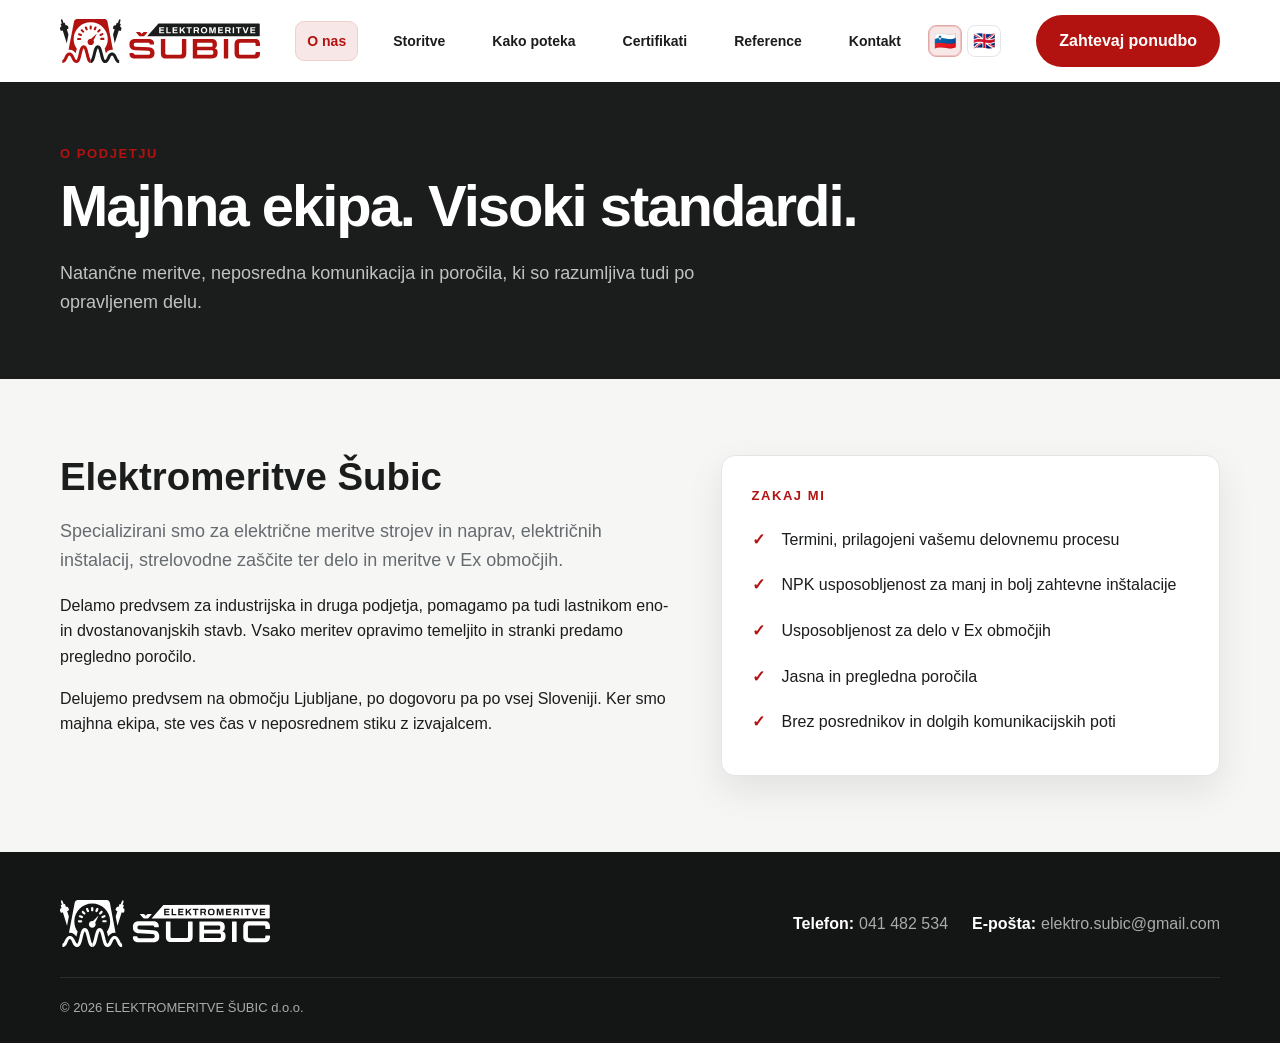
==== commit 6d45db58: "maj fix 1" ====
--- a/index.html
+++ b/index.html
@@ -1,1094 +1,5 @@
-<!DOCTYPE html>
-<html lang="sl">
-<head>
-<meta charset="UTF-8">
-<meta name="viewport" content="width=device-width, initial-scale=1.0">
-<title>Elektromeritve Šubic – električne meritve strojev, inštalacij in strelovodov, Ljubljana</title>
-<meta name="description" content="Elektromeritve Šubic izvaja električne meritve strojev in naprav, meritve električnih inštalacij, meritve strelovodov ter delo in meritve v Ex območjih na območju Ljubljane in po vsej Sloveniji. Prilagodljivi termini, pregledna poročila.">
-<meta name="robots" content="index, follow">
-<meta name="theme-color" content="#1b1c1c">
-<link rel="canonical" href="https://elektromeritve-subic.com/">
-<meta name="language" content="Slovenian">
-
-<!-- Open Graph / social sharing -->
-<meta property="og:type" content="website">
-<meta property="og:site_name" content="Elektromeritve Šubic d.o.o.">
-<meta property="og:title" content="Elektromeritve Šubic – električne meritve strojev, inštalacij in strelovodov">
-<meta property="og:description" content="Električne meritve strojev in naprav, meritve inštalacij, strelovodov in delo v Ex območjih. Prilagodljivi termini, pregledna poročila. Ljubljana in Slovenija.">
-<meta property="og:url" content="https://elektromeritve-subic.com/">
-<meta property="og:locale" content="sl_SI">
-<meta property="og:image" content="https://elektromeritve-subic.com/logotip/PNG/Horizontalen/logotip-barven.png">
-<meta name="twitter:card" content="summary_large_image">
-<meta name="twitter:title" content="Elektromeritve Šubic – električne meritve strojev, inštalacij in strelovodov">
-<meta name="twitter:description" content="Električne meritve strojev in naprav, meritve inštalacij, strelovodov in delo v Ex območjih. Ljubljana in Slovenija.">
-<meta name="twitter:image" content="https://elektromeritve-subic.com/logotip/PNG/Horizontalen/logotip-barven.png">
-
-<!-- Structured data za lokalna iskanja (Google) -->
-<script type="application/ld+json">
-{
-  "@context": "https://schema.org",
-  "@type": ["LocalBusiness", "ProfessionalService"],
-  "name": "ELEKTROMERITVE ŠUBIC d.o.o.",
-  "alternateName": "Elektromeritve Šubic",
-  "image": "https://elektromeritve-subic.com/logotip/PNG/Horizontalen/logotip-barven.png",
-  "url": "https://elektromeritve-subic.com/",
-  "telephone": "+38641482534",
-  "email": "elektro.subic@gmail.com",
-  "address": {
-    "@type": "PostalAddress",
-    "streetAddress": "Cesta v Pečale 24",
-    "addressLocality": "Ljubljana-Črnuče",
-    "postalCode": "1231",
-    "addressCountry": "SI"
-  },
-  "areaServed": {
-    "@type": "AdministrativeArea",
-    "name": "Ljubljana in Slovenija"
-  },
-  "priceRange": "Cena po povpraševanju / ogledu",
-  "makesOffer": [
-    {"@type": "Offer", "itemOffered": {"@type": "Service", "name": "Električne meritve strojev in naprav"}},
-    {"@type": "Offer", "itemOffered": {"@type": "Service", "name": "Meritve električnih inštalacij v objektih"}},
-    {"@type": "Offer", "itemOffered": {"@type": "Service", "name": "Meritve strelovodne zaščite"}},
-    {"@type": "Offer", "itemOffered": {"@type": "Service", "name": "Delo in meritve v Ex območjih"}},
-    {"@type": "Offer", "itemOffered": {"@type": "Service", "name": "Izdelava ocene tveganja"}}
-  ]
-}
-</script>
-
-<link rel="icon" type="image/svg+xml" href="data:image/svg+xml,%3Csvg%20xmlns%3D%22http%3A//www.w3.org/2000/svg%22%20viewBox%3D%22-21.86%20-35.29%20143.28%20143.28%22%3E%3Ccircle%20cx%3D%2249.78%22%20cy%3D%2236.34%22%20r%3D%2267.64%22%20fill%3D%22%23ffffff%22/%3E%3Cdefs%20xmlns%3D%22http%3A//www.w3.org/2000/svg%22%3E%3Cstyle%3E%20.st0%2C%20.st1%20%7B%20fill%3A%20%231b1c1c%3B%20%7D%20.st0%2C%20.st2%20%7B%20fill-rule%3A%20evenodd%3B%20%7D%20.st3%2C%20.st2%20%7B%20fill%3A%20%23b21310%3B%20%7D%20%3C/style%3E%3C/defs%3E%3Cg%20xmlns%3D%22http%3A//www.w3.org/2000/svg%22%3E%3Cg%3E%3Cpath%20class%3D%22st2%22%20d%3D%22M59.46%2C24.53l-5.2%2C10.73c.43.76.68%2C1.63.68%2C2.56%2C0%2C2.86-2.32%2C5.18-5.18%2C5.18s-5.18-2.32-5.18-5.18%2C2.32-5.18%2C5.18-5.18c.26%2C0%2C.51.02.75.05l8.65-8.38c.14-.15.39.02.29.21Z%22%20/%3E%3Cpath%20class%3D%22st3%22%20d%3D%22M49.69%2C10.71c-.95%2C0-1.73.77-1.73%2C1.73v3.36c0%2C.95.77%2C1.73%2C1.73%2C1.73s1.73-.77%2C1.73-1.73v-3.36c0-.95-.77-1.73-1.73-1.73Z%22%20/%3E%3Cpath%20class%3D%22st3%22%20d%3D%22M43.44%2C13.36c-.18-.43-.51-.76-.93-.93s-.89-.18-1.32%2C0c-.88.36-1.3%2C1.38-.93%2C2.25l1.29%2C3.1c.28.66.92%2C1.07%2C1.6%2C1.07.22%2C0%2C.44-.04.66-.13h0c.88-.36%2C1.3-1.38.93-2.25l-1.29-3.1Z%22%20/%3E%3Cpath%20class%3D%22st3%22%20d%3D%22M36.43%2C17.27c-.67-.67-1.77-.67-2.44%2C0-.33.33-.51.76-.51%2C1.22s.18.89.51%2C1.22l2.38%2C2.38c.34.34.78.5%2C1.22.5s.88-.17%2C1.22-.5.51-.76.51-1.22-.18-.89-.51-1.22l-2.38-2.38Z%22%20/%3E%3Cpath%20class%3D%22st3%22%20d%3D%22M34.56%2C24.85l-3.1-1.29c-.88-.36-1.89.06-2.25.93-.36.88.05%2C1.89.93%2C2.25l3.1%2C1.29c.21.09.44.13.66.13s.45-.04.66-.13c.43-.18.76-.51.93-.93.18-.43.18-.9%2C0-1.32-.18-.43-.51-.76-.93-.93Z%22%20/%3E%3Cpath%20class%3D%22st3%22%20d%3D%22M32.62%2C31.28h-3.36c-.95%2C0-1.73.77-1.73%2C1.73s.77%2C1.73%2C1.73%2C1.73h3.36c.95%2C0%2C1.73-.77%2C1.73-1.73s-.77-1.73-1.73-1.73Z%22%20/%3E%3Cpath%20class%3D%22st3%22%20d%3D%22M70.26%2C31.14h-3.36c-.95%2C0-1.73.77-1.73%2C1.73s.77%2C1.73%2C1.73%2C1.73h3.36c.95%2C0%2C1.73-.77%2C1.73-1.73s-.77-1.73-1.73-1.73Z%22%20/%3E%3Cpath%20class%3D%22st3%22%20d%3D%22M66.23%2C27.9l3.1-1.29c.43-.18.76-.51.93-.93.18-.43.18-.89%2C0-1.32-.18-.43-.51-.76-.93-.93-.43-.18-.89-.18-1.32%2C0l-3.1%2C1.29c-.88.36-1.3%2C1.38-.93%2C2.25.27.66.92%2C1.07%2C1.6%2C1.07.22%2C0%2C.44-.04.66-.13Z%22%20/%3E%3Cpath%20class%3D%22st3%22%20d%3D%22M65.43%2C17.17c-.67-.67-1.77-.67-2.44%2C0l-2.38%2C2.38c-.67.67-.67%2C1.77%2C0%2C2.44h0c.33.33.76.51%2C1.22.51s.89-.18%2C1.22-.51l2.38-2.38c.67-.67.67-1.77%2C0-2.44Z%22%20/%3E%3Cpath%20class%3D%22st3%22%20d%3D%22M58.2%2C12.37c-.43-.18-.89-.18-1.32%2C0-.43.18-.76.51-.93.93l-1.29%2C3.1c-.18.43-.18.9%2C0%2C1.32.18.43.51.76.93.93.22.09.44.13.66.13.68%2C0%2C1.32-.4%2C1.6-1.06l1.29-3.1c.18-.43.18-.9%2C0-1.32-.18-.43-.51-.76-.93-.93Z%22%20/%3E%3C/g%3E%3Cg%3E%3Cpath%20class%3D%22st3%22%20d%3D%22M49.77%2C67.67v5.03c-4.81-.02-6.35-6.57-8.12-14.15-.76-3.21-2.13-9.05-3.36-10.25-1.25%2C1.2-2.62%2C7.04-3.36%2C10.25-1.79%2C7.6-3.34%2C14.15-8.14%2C14.15-4.44%2C0-6.4-4.17-7.99-7.53-1.3-2.77-2.31-4.73-3.53-4.73s-2.23%2C1.96-3.53%2C4.73c-1.59%2C3.36-3.56%2C7.53-7.99%2C7.53v-4.9c1.23%2C0%2C2.26-1.96%2C3.56-4.71%2C1.57-3.36%2C3.53-7.55%2C7.97-7.55s6.4%2C4.19%2C7.97%2C7.55c1.3%2C2.75%2C2.33%2C4.71%2C3.56%2C4.71%2C1.08-.71%2C2.58-6.99%2C3.36-10.37%2C1.79-7.58%2C3.31-14.15%2C8.14-14.15s6.35%2C6.57%2C8.14%2C14.15c.74%2C3.19%2C2.08%2C9%2C3.33%2C10.25Z%22%20/%3E%3Cpath%20class%3D%22st1%22%20d%3D%22M95.78%2C67.79v4.9c-4.44%2C0-6.4-4.17-7.97-7.53-1.3-2.77-2.31-4.73-3.53-4.73s-2.23%2C1.96-3.53%2C4.73c-1.57%2C3.36-3.53%2C7.53-7.97%2C7.53-4.81%2C0-6.35-6.55-8.14-14.15-.74-3.21-2.11-9.02-3.36-10.25-1.23%2C1.23-2.6%2C7.04-3.36%2C10.25-1.77%2C7.6-3.31%2C14.15-8.12%2C14.15h-.03v-5.03l.03.02c1.23-1.23%2C2.6-7.06%2C3.36-10.28%2C1.77-7.58%2C3.31-14.15%2C8.12-14.15s6.35%2C6.57%2C8.14%2C14.15c.78%2C3.38%2C2.26%2C9.66%2C3.56%2C10.42%2C1.03-.05%2C2.04-2.01%2C3.33-4.76%2C1.57-3.36%2C3.53-7.55%2C7.97-7.55s6.4%2C4.19%2C7.97%2C7.55c1.3%2C2.75%2C2.31%2C4.71%2C3.53%2C4.71Z%22%20/%3E%3C/g%3E%3Cg%3E%3Cpath%20class%3D%22st0%22%20d%3D%22M11.02%2C17.02l2.62%2C8.53-2.75%2C14.44-6.5-20.94-1.59.49c-.88.27-1.84-.22-2.13-1.13l-.51-1.74c-.56-1.77.44-3.63%2C2.21-4.17v-.02l-1.35-4.41%2C1.91-.59-1.03-3.29c-.39-1.3-.34-2.7.15-3.95l.1-.25.22.15c1.13.76%2C1.94%2C1.89%2C2.35%2C3.19l1%2C3.26%2C1.94-.59%2C1.35%2C4.44c1.77-.54%2C3.65.44%2C4.19%2C2.21l.05.17.49%2C1.57c.27.91-.25%2C1.84-1.13%2C2.13l-.07.02-1.52.47Z%22%20/%3E%3Cpath%20class%3D%22st0%22%20d%3D%22M99.38%2C16.68l-.51%2C1.74c-.29.91-1.25%2C1.4-2.13%2C1.13l-1.59-.49-6.5%2C20.89-2.72-14.44%2C2.6-8.48-1.52-.47-.07-.02c-.88-.29-1.4-1.23-1.13-2.13l.49-1.57.05-.17c.54-1.77%2C2.43-2.75%2C4.19-2.21l1.35-4.44%2C1.94.59%2C1.01-3.26c.42-1.3%2C1.23-2.43%2C2.35-3.19l.22-.15.1.25c.49%2C1.25.54%2C2.65.15%2C3.95l-1.03%2C3.29%2C1.91.59-1.35%2C4.41v.02c1.77.54%2C2.77%2C2.4%2C2.21%2C4.17Z%22%20/%3E%3C/g%3E%3Cpath%20class%3D%22st2%22%20d%3D%22M85.68%2C50.7c-.44-.05-.91-.07-1.37-.07h-.03c-4.95%2C0-8.02%2C2.92-10.03%2C5.93-.02-.15-.05-.29-.1-.42-.54-2.33-1.1-4.73-1.84-6.99%2C3.21-4.51%2C5.1-10.01%2C5.1-15.96%2C0-15.25-12.38-27.64-27.64-27.64s-27.66%2C12.38-27.66%2C27.64c0%2C5.98%2C1.89%2C11.5%2C5.12%2C16.01-.74%2C2.28-1.3%2C4.73-1.86%2C7.11-.02.1-.02.17-.05.27-2.01-3.04-5.08-5.96-10.03-5.96-.49%2C0-.98.02-1.45.07L22.31%2C6.16C22.77%2C2.95%2C23.98.4%2C26.99%2C0h45.61c3.02.39%2C4.19%2C2.94%2C4.66%2C6.16l8.41%2C44.53Z%22%20/%3E%3C/g%3E%3C/svg%3E">
-<style>
-  :root{
-    --red:#B21310;
-    --red-dark:#8f0f0d;
-    --dark:#1b1c1c;
-    --gray:#6b6d6f;
-    --gray-light:#e6e7e8;
-    --bg:#f7f7f7;
-    --white:#ffffff;
-    --radius:10px;
-    --shadow:0 10px 30px rgba(0,0,0,.08);
-  }
-  *{box-sizing:border-box;}
-  html{scroll-behavior:smooth;}
-  body{
-    margin:0;
-    font-family:-apple-system,"Segoe UI",Roboto,"Helvetica Neue",Arial,sans-serif;
-    color:var(--dark);
-    background:var(--bg);
-    line-height:1.6;
-  }
-  h1,h2,h3,h4{
-    font-family:inherit;
-    font-weight:800;
-    letter-spacing:-.01em;
-    margin:0 0 .5em 0;
-    color:var(--dark);
-  }
-  p{margin:0 0 1em 0;}
-  a{color:inherit;}
-  img,svg{max-width:100%;}
-  .container{max-width:1180px;margin:0 auto;padding:0 24px;}
-  section{padding:80px 0;}
-  .eyebrow{
-    display:inline-block;
-    color:var(--red);
-    font-weight:700;
-    text-transform:uppercase;
-    letter-spacing:.08em;
-    font-size:13px;
-    margin-bottom:10px;
-  }
-  .lead{font-size:18px;color:var(--gray);max-width:680px;}
-  .btn{
-    display:inline-flex;
-    align-items:center;
-    gap:8px;
-    padding:13px 26px;
-    border-radius:999px;
-    font-weight:700;
-    font-size:15px;
-    text-decoration:none;
-    border:2px solid transparent;
-    cursor:pointer;
-    white-space:nowrap;
-    flex-shrink:0;
-    transition:transform .15s ease, background .15s ease, color .15s ease, border-color .15s ease;
-  }
-  .btn:hover{transform:translateY(-2px);}
-  .btn-primary{background:var(--red);color:var(--white);}
-  .btn-primary:hover{background:var(--red-dark);}
-  .btn-outline-light{border-color:rgba(255,255,255,.5);color:var(--white);}
-  .btn-outline-light:hover{border-color:var(--white);background:rgba(255,255,255,.08);}
-  .btn-outline-dark{border-color:var(--dark);color:var(--dark);}
-  .btn-outline-dark:hover{background:var(--dark);color:var(--white);}
-
-  /* Top utility bar */
-  .topbar{
-    background:var(--dark);
-    color:var(--gray-light);
-    font-size:13px;
-  }
-  .topbar .container{
-    display:flex;
-    justify-content:space-between;
-    align-items:center;
-    padding-top:8px;
-    padding-bottom:8px;
-    gap:16px;
-    flex-wrap:wrap;
-  }
-  .topbar-contacts{display:flex;gap:20px;flex-wrap:wrap;}
-  .topbar-contacts a{color:var(--gray-light);text-decoration:none;}
-  .topbar-contacts a:hover{color:var(--white);}
-  .lang-switch{display:flex;gap:6px;}
-  .lang-btn{
-    display:flex;align-items:center;gap:6px;
-    background:transparent;border:1px solid rgba(255,255,255,.25);
-    color:var(--gray-light);
-    padding:4px 10px;border-radius:999px;
-    font-size:12px;font-weight:700;cursor:pointer;
-  }
-  .lang-btn[aria-pressed="true"]{
-    background:rgba(255,255,255,.12);
-    border-color:rgba(255,255,255,.5);
-    color:var(--white);
-  }
-  .flag{border-radius:2px;display:block;}
-
-  /* Header / nav */
-  header.site-header{
-    background:var(--white);
-    position:sticky;top:0;z-index:50;
-    box-shadow:0 1px 0 rgba(0,0,0,.06);
-  }
-  .nav-wrap{
-    display:flex;align-items:center;justify-content:space-between;
-    padding-top:14px;padding-bottom:14px;
-    gap:20px;
-  }
-  .logo-mark{flex-shrink:0;}
-  .logo-mark svg{width:150px;height:auto;display:block;}
-  nav.main-nav{display:flex;align-items:center;gap:28px;}
-  nav.main-nav a{
-    text-decoration:none;color:var(--dark);font-weight:600;font-size:15px;
-  }
-  nav.main-nav a:hover{color:var(--red);}
-  .nav-cta{display:flex;align-items:center;gap:18px;}
-  .hamburger{
-    display:none;flex-direction:column;gap:5px;background:none;border:none;cursor:pointer;padding:6px;
-  }
-  .hamburger span{width:26px;height:2px;background:var(--dark);display:block;}
-
-  /* Hero */
-  .hero{
-    background:var(--dark);
-    color:var(--white);
-    position:relative;
-    overflow:hidden;
-    padding:100px 0 90px;
-  }
-  .hero::before{
-    content:"";
-    position:absolute;right:-120px;top:-120px;
-    width:520px;height:520px;
-    background:var(--red);
-    opacity:.15;
-    border-radius:50%;
-  }
-  .hero::after{
-    content:"";
-    position:absolute;left:-140px;bottom:-160px;
-    width:420px;height:420px;
-    border:2px solid rgba(255,255,255,.08);
-    border-radius:50%;
-  }
-  .hero-inner{position:relative;z-index:2;max-width:720px;}
-  .hero-badge{
-    display:inline-block;background:rgba(255,255,255,.08);
-    border:1px solid rgba(255,255,255,.18);
-    padding:6px 14px;border-radius:999px;
-    font-size:13px;font-weight:600;color:var(--gray-light);
-    margin-bottom:22px;
-  }
-  .hero h1{font-size:44px;line-height:1.15;color:var(--white);margin-bottom:20px;}
-  .hero p.lead{color:rgba(255,255,255,.8);font-size:18px;margin-bottom:32px;}
-  .hero-ctas{display:flex;gap:14px;flex-wrap:wrap;}
-
-  /* Trust strip */
-  .trust-strip{background:var(--white);border-bottom:1px solid var(--gray-light);}
-  .trust-grid{
-    display:grid;grid-template-columns:repeat(4,1fr);gap:24px;
-    padding-top:34px;padding-bottom:34px;
-  }
-  .trust-item{display:flex;align-items:center;gap:12px;font-weight:700;font-size:14.5px;min-width:0;}
-  .trust-item span:last-child{min-width:0;overflow-wrap:break-word;}
-  .trust-item .dot{
-    width:38px;height:38px;flex:0 0 38px;border-radius:50%;
-    background:var(--gray-light);display:flex;align-items:center;justify-content:center;
-    color:var(--red);
-  }
-
-  /* About */
-  .about-grid{display:grid;grid-template-columns:1.1fr .9fr;gap:56px;align-items:start;}
-  .about-card{
-    background:var(--white);border-radius:var(--radius);box-shadow:var(--shadow);
-    padding:32px;
-  }
-  .about-card h3{font-size:16px;text-transform:uppercase;letter-spacing:.05em;color:var(--gray);margin-bottom:18px;}
-  .why-list{list-style:none;margin:0;padding:0;display:flex;flex-direction:column;gap:16px;}
-  .why-list li{display:flex;gap:12px;font-size:15px;}
-  .why-list li svg{flex:0 0 22px;width:22px;height:22px;color:var(--red);margin-top:2px;}
-  .why-list li span{min-width:0;}
-
-  /* Services */
-  .services-grid{
-    display:grid;grid-template-columns:repeat(3,1fr);gap:24px;margin-top:44px;
-  }
-  .service-card{
-    background:var(--white);border-radius:var(--radius);box-shadow:var(--shadow);
-    padding:30px;display:flex;flex-direction:column;gap:14px;
-  }
-  .service-icon{
-    width:52px;height:52px;border-radius:12px;background:var(--red);
-    display:flex;align-items:center;justify-content:center;color:var(--white);
-  }
-  .service-icon svg{width:26px;height:26px;}
-  .service-card h3{font-size:18px;margin-bottom:0;}
-  .service-card p{color:var(--gray);font-size:14.5px;margin:0;}
-  .service-card.wide{grid-column:span 1;}
-
-  /* Process */
-  .process{background:var(--dark);color:var(--white);}
-  .process .eyebrow{color:#ff6b64;}
-  .process h2{color:var(--white);}
-  .process-grid{
-    display:grid;grid-template-columns:repeat(4,1fr);gap:24px;margin-top:44px;
-    counter-reset:step;
-  }
-  .step{
-    background:rgba(255,255,255,.05);
-    border:1px solid rgba(255,255,255,.1);
-    border-radius:var(--radius);
-    padding:26px;
-  }
-  .step h4{color:var(--white);font-size:17px;margin-bottom:8px;}
-  .step p{color:rgba(255,255,255,.7);font-size:14.5px;margin:0;}
-
-  /* Certificates */
-  .cert-grid{display:grid;grid-template-columns:repeat(3,1fr);gap:20px;margin-top:40px;}
-  .cert-card{
-    background:var(--white);border:1px solid var(--gray-light);border-radius:var(--radius);
-    padding:26px;display:flex;gap:14px;align-items:flex-start;
-  }
-  .cert-card svg{flex:0 0 26px;width:26px;height:26px;color:var(--red);margin-top:2px;}
-  .cert-card p{margin:0;font-weight:600;font-size:15px;min-width:0;}
-
-  /* References */
-  .ref-note{
-    background:var(--white);border:1px dashed var(--gray-light);border-radius:var(--radius);
-    padding:30px;margin-top:30px;
-  }
-  .ref-cats{display:flex;gap:14px;flex-wrap:wrap;margin-top:20px;}
-  .ref-cat{
-    background:var(--gray-light);color:var(--dark);
-    padding:8px 16px;border-radius:999px;font-size:13.5px;font-weight:700;
-  }
-
-  /* Contact */
-  .contact-grid{display:grid;grid-template-columns:.9fr 1.1fr;gap:48px;align-items:start;}
-  /* Prevent grid items from overflowing their track when inner content (forms, cards) resists shrinking */
-  .contact-grid > *, .about-grid > *, .services-grid > *, .process-grid > *,
-  .cert-grid > *, .trust-grid > *{min-width:0;}
-  .contact-info-card{
-    background:var(--dark);color:var(--white);border-radius:var(--radius);padding:32px;
-  }
-  .contact-info-card .info-row{display:flex;gap:14px;margin-bottom:20px;}
-  .contact-info-card .info-row svg{flex:0 0 22px;width:22px;height:22px;color:#ff6b64;margin-top:2px;}
-  .contact-info-card .info-row div{min-width:0;}
-  .contact-info-card .info-row div span{display:block;font-size:12px;color:rgba(255,255,255,.55);text-transform:uppercase;letter-spacing:.06em;margin-bottom:2px;}
-  .map-frame{margin-top:24px;border-radius:var(--radius);overflow:hidden;border:1px solid rgba(255,255,255,.15);}
-  .map-frame iframe{display:block;width:100%;height:220px;border:0;}
-
-  form.quote-form{
-    background:var(--white);border-radius:var(--radius);box-shadow:var(--shadow);
-    padding:32px;display:grid;grid-template-columns:1fr 1fr;gap:18px;
-  }
-  form.quote-form .full{grid-column:1 / -1;}
-  form.quote-form label{display:block;font-size:13px;font-weight:700;margin-bottom:6px;color:var(--gray);}
-  form.quote-form input,
-  form.quote-form select,
-  form.quote-form textarea{
-    width:100%;padding:11px 13px;border:1px solid var(--gray-light);border-radius:8px;
-    font-family:inherit;font-size:14.5px;background:var(--bg);
-  }
-  form.quote-form textarea{min-height:110px;resize:vertical;}
-  form.quote-form .form-note{font-size:12.5px;color:var(--gray);margin-top:2px;}
-
-  /* Footer */
-  footer.site-footer{background:var(--dark);color:rgba(255,255,255,.7);padding:56px 0 26px;}
-  .footer-top{display:flex;justify-content:space-between;align-items:flex-start;gap:24px;flex-wrap:wrap;margin-bottom:36px;}
-  .footer-top .logo-mark svg{width:190px;height:auto;}
-  .footer-tagline{max-width:320px;font-size:14px;color:rgba(255,255,255,.55);margin-top:14px;}
-  .footer-contacts{display:flex;flex-direction:column;gap:8px;font-size:14px;}
-  .footer-contacts a{text-decoration:none;color:rgba(255,255,255,.85);}
-  .footer-bottom{
-    border-top:1px solid rgba(255,255,255,.12);padding-top:22px;
-    display:flex;justify-content:space-between;flex-wrap:wrap;gap:10px;
-    font-size:12.5px;color:rgba(255,255,255,.45);
-  }
-
-  @media (max-width:960px){
-    .about-grid,.contact-grid{grid-template-columns:1fr;}
-    .services-grid{grid-template-columns:repeat(2,1fr);}
-    .process-grid{grid-template-columns:repeat(2,1fr);}
-    .trust-grid{grid-template-columns:repeat(2,1fr);}
-    .cert-grid{grid-template-columns:1fr;}
-    form.quote-form{grid-template-columns:1fr;}
-  }
-  @media (max-width:1024px){
-    nav.main-nav{
-      position:absolute;top:100%;left:0;right:0;background:var(--white);
-      flex-direction:column;align-items:flex-start;padding:18px 24px;gap:16px;
-      box-shadow:0 12px 20px rgba(0,0,0,.08);
-      display:none;
-    }
-    nav.main-nav.open{display:flex;}
-    .hamburger{display:flex;}
-    .nav-wrap{flex-wrap:wrap;row-gap:10px;gap:12px;}
-  }
-  @media (max-width:760px){
-    .nav-cta{gap:10px;}
-    .nav-cta .btn-primary{padding:10px 16px;font-size:13px;}
-    .hero h1{font-size:32px;}
-    .services-grid{grid-template-columns:1fr;}
-    .process-grid{grid-template-columns:1fr;}
-    section{padding:56px 0;}
-  }
-  @media (max-width:420px){
-    .nav-cta{gap:8px;}
-    .nav-cta .btn-primary{padding:8px 12px;font-size:11.5px;}
-    .hamburger{padding:4px;}
-    .hamburger span{width:20px;}
-  }
-
-  /* Accessibility: visible focus state for keyboard navigation */
-  a:focus-visible,
-  button:focus-visible,
-  input:focus-visible,
-  select:focus-visible,
-  textarea:focus-visible{
-    outline:3px solid var(--red);
-    outline-offset:2px;
-    border-radius:4px;
-  }
-  .lang-btn:focus-visible{outline-color:#fff;}
-
-  /* Map: click-to-load placeholder (GDPR – no Google cookies before consent) */
-  .map-frame{
-    display:flex;flex-direction:column;align-items:center;justify-content:center;
-    gap:10px;text-align:center;padding:20px;background:rgba(255,255,255,.03);
-  }
-  .map-consent-btn{
-    display:inline-flex;align-items:center;gap:8px;
-    background:rgba(255,255,255,.08);border:1px solid rgba(255,255,255,.25);
-    color:#fff;padding:10px 18px;border-radius:999px;font-weight:700;font-size:14px;
-    cursor:pointer;transition:background .15s ease,border-color .15s ease;
-  }
-  .map-consent-btn:hover{background:rgba(255,255,255,.16);border-color:rgba(255,255,255,.5);}
-  .map-consent-note{font-size:12px;color:rgba(255,255,255,.5);margin:0;max-width:280px;}
-  .map-frame iframe{height:220px;}
-
-  /* Scroll-reveal animation */
-  .reveal{opacity:0;transform:translateY(18px);transition:opacity .6s ease,transform .6s ease;}
-  .reveal.is-visible{opacity:1;transform:translateY(0);}
-  @media (prefers-reduced-motion:reduce){
-    html{scroll-behavior:auto;}
-    .reveal{opacity:1;transform:none;transition:none;}
-    .btn:hover{transform:none;}
-  }
-
-  /* Back to top button */
-  .back-to-top{
-    position:fixed;right:20px;bottom:20px;z-index:60;
-    width:44px;height:44px;border-radius:50%;
-    background:var(--red);color:#fff;border:none;cursor:pointer;
-    display:flex;align-items:center;justify-content:center;
-    box-shadow:var(--shadow);
-    opacity:0;transform:translateY(12px);pointer-events:none;
-    transition:opacity .25s ease,transform .25s ease,background .15s ease;
-  }
-  .back-to-top.visible{opacity:1;transform:translateY(0);pointer-events:auto;}
-  .back-to-top:hover{background:var(--red-dark);}
-  .back-to-top svg{width:20px;height:20px;}
-
-  /* Highlight pulse when jumping straight to the quote form */
-  @keyframes formPulse{
-    0%{box-shadow:0 0 0 0 rgba(178,19,16,.45);}
-    70%{box-shadow:0 0 0 16px rgba(178,19,16,0);}
-    100%{box-shadow:0 0 0 0 rgba(178,19,16,0);}
-  }
-  form.quote-form.highlight-pulse{animation:formPulse 1.1s ease-out;}
-  #obrazec{scroll-margin-top:110px;} /* clears the sticky header on direct #obrazec links too */
-  @media (prefers-reduced-motion:reduce){
-    form.quote-form.highlight-pulse{animation:none;}
-  }
-
-  .form-status{font-size:13.5px;font-weight:700;margin-top:10px;min-height:1.4em;}
-  .form-status.status-success{color:#1a7f37;}
-  .form-status.status-error{color:var(--red);}
-  .form-status.status-sending{color:var(--gray);}
-  #formSubmitBtn:disabled{opacity:.6;cursor:wait;}
-</style>
-</head>
-<body>
-
-<div id="top"></div>
-
-<!-- Top utility bar -->
-<div class="topbar">
-  <div class="container">
-    <div class="topbar-contacts">
-      <a href="tel:+38641482534">041 482 534</a>
-      <a href="mailto:elektro.subic@gmail.com">elektro.subic@gmail.com</a>
-    </div>
-    <div class="lang-switch" role="group" aria-label="Izbira jezika / Language selection">
-      <button class="lang-btn" id="btn-sl" aria-pressed="true" onclick="setLang('sl')">
-        <svg class="flag" width="20" height="14" viewBox="0 0 60 40" aria-hidden="true">
-          <rect width="60" height="40" fill="#fff"/>
-          <rect y="13.3" width="60" height="13.4" fill="#0055A4"/>
-          <rect y="26.7" width="60" height="13.3" fill="#D2232C"/>
-          <g transform="translate(4,3)">
-            <path d="M6 15 L6 4 Q6 0 10 0 Q14 0 14 4 L14 15 Q10 12 6 15 Z" fill="#0055A4"/>
-            <path d="M7 14.5 L7 6 L9.3 9 L10 6.5 L10.7 9 L13 6 L13 14.5 Q10 12.2 7 14.5Z" fill="#fff"/>
-            <g fill="#FFCC00">
-              <circle cx="10" cy="1.6" r="1"/>
-              <circle cx="7.2" cy="3.4" r="1"/>
-              <circle cx="12.8" cy="3.4" r="1"/>
-            </g>
-          </g>
-        </svg>
-        SI
-      </button>
-      <button class="lang-btn" id="btn-en" aria-pressed="false" onclick="setLang('en')">
-        <svg class="flag" width="20" height="14" viewBox="0 0 60 40" aria-hidden="true">
-          <rect width="60" height="40" fill="#00247D"/>
-          <path d="M0 0 L60 40 M60 0 L0 40" stroke="#fff" stroke-width="8"/>
-          <path d="M0 0 L60 40 M60 0 L0 40" stroke="#CF142B" stroke-width="3"/>
-          <path d="M30 0 V40 M0 20 H60" stroke="#fff" stroke-width="12"/>
-          <path d="M30 0 V40 M0 20 H60" stroke="#CF142B" stroke-width="6"/>
-        </svg>
-        EN
-      </button>
-    </div>
-  </div>
-</div>
-
-<!-- Header -->
-<header class="site-header">
-  <div class="container nav-wrap">
-    <a href="#top" class="logo-mark" aria-label="Elektromeritve Šubic">
-      <svg id="Layer_1" xmlns="http://www.w3.org/2000/svg" version="1.1" viewBox="0 0 323.91 72.69">
-  <defs>
-    <style>
-      .st0h, .st1h {
-        fill: #1b1c1c;
-      }
-
-      .st0h, .st2h {
-        fill-rule: evenodd;
-      }
-
-      .st3h, .st2h {
-        fill: #b21310;
-      }
-    </style>
-  </defs>
-  <g>
-    <g>
-      <path class="st2h" d="M59.46,24.53l-5.2,10.73c.43.76.68,1.63.68,2.56,0,2.86-2.32,5.18-5.18,5.18s-5.18-2.32-5.18-5.18,2.32-5.18,5.18-5.18c.26,0,.51.02.75.05l8.65-8.38c.14-.15.39.02.29.21Z"/>
-      <path class="st3h" d="M49.69,10.71c-.95,0-1.73.77-1.73,1.73v3.36c0,.95.77,1.73,1.73,1.73s1.73-.77,1.73-1.73v-3.36c0-.95-.77-1.73-1.73-1.73Z"/>
-      <path class="st3h" d="M43.44,13.36c-.18-.43-.51-.76-.93-.93s-.89-.18-1.32,0c-.88.36-1.3,1.38-.93,2.25l1.29,3.1c.28.66.92,1.07,1.6,1.07.22,0,.44-.04.66-.13h0c.88-.36,1.3-1.38.93-2.25l-1.29-3.1Z"/>
-      <path class="st3h" d="M36.43,17.27c-.67-.67-1.77-.67-2.44,0-.33.33-.51.76-.51,1.22s.18.89.51,1.22l2.38,2.38c.34.34.78.5,1.22.5s.88-.17,1.22-.5.51-.76.51-1.22-.18-.89-.51-1.22l-2.38-2.38Z"/>
-      <path class="st3h" d="M34.56,24.85l-3.1-1.29c-.88-.36-1.89.06-2.25.93-.36.88.05,1.89.93,2.25l3.1,1.29c.21.09.44.13.66.13s.45-.04.66-.13c.43-.18.76-.51.93-.93.18-.43.18-.9,0-1.32-.18-.43-.51-.76-.93-.93Z"/>
-      <path class="st3h" d="M32.62,31.28h-3.36c-.95,0-1.73.77-1.73,1.73s.77,1.73,1.73,1.73h3.36c.95,0,1.73-.77,1.73-1.73s-.77-1.73-1.73-1.73Z"/>
-      <path class="st3h" d="M70.26,31.14h-3.36c-.95,0-1.73.77-1.73,1.73s.77,1.73,1.73,1.73h3.36c.95,0,1.73-.77,1.73-1.73s-.77-1.73-1.73-1.73Z"/>
-      <path class="st3h" d="M66.23,27.9l3.1-1.29c.43-.18.76-.51.93-.93.18-.43.18-.89,0-1.32-.18-.43-.51-.76-.93-.93-.43-.18-.89-.18-1.32,0l-3.1,1.29c-.88.36-1.3,1.38-.93,2.25.27.66.92,1.07,1.6,1.07.22,0,.44-.04.66-.13Z"/>
-      <path class="st3h" d="M65.43,17.17c-.67-.67-1.77-.67-2.44,0l-2.38,2.38c-.67.67-.67,1.77,0,2.44h0c.33.33.76.51,1.22.51s.89-.18,1.22-.51l2.38-2.38c.67-.67.67-1.77,0-2.44Z"/>
-      <path class="st3h" d="M58.2,12.37c-.43-.18-.89-.18-1.32,0-.43.18-.76.51-.93.93l-1.29,3.1c-.18.43-.18.9,0,1.32.18.43.51.76.93.93.22.09.44.13.66.13.68,0,1.32-.4,1.6-1.06l1.29-3.1c.18-.43.18-.9,0-1.32-.18-.43-.51-.76-.93-.93Z"/>
-    </g>
-    <g>
-      <path class="st3h" d="M49.77,67.67v5.03c-4.81-.02-6.35-6.57-8.12-14.15-.76-3.21-2.13-9.05-3.36-10.25-1.25,1.2-2.62,7.04-3.36,10.25-1.79,7.6-3.34,14.15-8.14,14.15-4.44,0-6.4-4.17-7.99-7.53-1.3-2.77-2.31-4.73-3.53-4.73s-2.23,1.96-3.53,4.73c-1.59,3.36-3.56,7.53-7.99,7.53v-4.9c1.23,0,2.26-1.96,3.56-4.71,1.57-3.36,3.53-7.55,7.97-7.55s6.4,4.19,7.97,7.55c1.3,2.75,2.33,4.71,3.56,4.71,1.08-.71,2.58-6.99,3.36-10.37,1.79-7.58,3.31-14.15,8.14-14.15s6.35,6.57,8.14,14.15c.74,3.19,2.08,9,3.33,10.25Z"/>
-      <path class="st1h" d="M95.78,67.79v4.9c-4.44,0-6.4-4.17-7.97-7.53-1.3-2.77-2.31-4.73-3.53-4.73s-2.23,1.96-3.53,4.73c-1.57,3.36-3.53,7.53-7.97,7.53-4.81,0-6.35-6.55-8.14-14.15-.74-3.21-2.11-9.02-3.36-10.25-1.23,1.23-2.6,7.04-3.36,10.25-1.77,7.6-3.31,14.15-8.12,14.15h-.03v-5.03l.03.02c1.23-1.23,2.6-7.06,3.36-10.28,1.77-7.58,3.31-14.15,8.12-14.15s6.35,6.57,8.14,14.15c.78,3.38,2.26,9.66,3.56,10.42,1.03-.05,2.04-2.01,3.33-4.76,1.57-3.36,3.53-7.55,7.97-7.55s6.4,4.19,7.97,7.55c1.3,2.75,2.31,4.71,3.53,4.71Z"/>
-    </g>
-    <g>
-      <path class="st0h" d="M11.02,17.02l2.62,8.53-2.75,14.44-6.5-20.94-1.59.49c-.88.27-1.84-.22-2.13-1.13l-.51-1.74c-.56-1.77.44-3.63,2.21-4.17v-.02l-1.35-4.41,1.91-.59-1.03-3.29c-.39-1.3-.34-2.7.15-3.95l.1-.25.22.15c1.13.76,1.94,1.89,2.35,3.19l1,3.26,1.94-.59,1.35,4.44c1.77-.54,3.65.44,4.19,2.21l.05.17.49,1.57c.27.91-.25,1.84-1.13,2.13l-.07.02-1.52.47Z"/>
-      <path class="st0h" d="M99.38,16.68l-.51,1.74c-.29.91-1.25,1.4-2.13,1.13l-1.59-.49-6.5,20.89-2.72-14.44,2.6-8.48-1.52-.47-.07-.02c-.88-.29-1.4-1.23-1.13-2.13l.49-1.57.05-.17c.54-1.77,2.43-2.75,4.19-2.21l1.35-4.44,1.94.59,1.01-3.26c.42-1.3,1.23-2.43,2.35-3.19l.22-.15.1.25c.49,1.25.54,2.65.15,3.95l-1.03,3.29,1.91.59-1.35,4.41v.02c1.77.54,2.77,2.4,2.21,4.17Z"/>
-    </g>
-    <path class="st2h" d="M85.68,50.7c-.44-.05-.91-.07-1.37-.07h-.03c-4.95,0-8.02,2.92-10.03,5.93-.02-.15-.05-.29-.1-.42-.54-2.33-1.1-4.73-1.84-6.99,3.21-4.51,5.1-10.01,5.1-15.96,0-15.25-12.38-27.64-27.64-27.64s-27.66,12.38-27.66,27.64c0,5.98,1.89,11.5,5.12,16.01-.74,2.28-1.3,4.73-1.86,7.11-.02.1-.02.17-.05.27-2.01-3.04-5.08-5.96-10.03-5.96-.49,0-.98.02-1.45.07L22.31,6.16C22.77,2.95,23.98.4,26.99,0h45.61c3.02.39,4.19,2.94,4.66,6.16l8.41,44.53Z"/>
-  </g>
-  <g>
-    <path class="st3h" d="M112.46,57.1c0-.68.37-1.05,1.14-1.05h4.56c.78,0,1.14.36,1.28,1.05.32,1.32,1.46,1.96,2.92,1.96h20.48c2.14,0,3.28-.87,3.28-2.96,0-1.6-.32-3.42-3.42-3.51l-20.48-1.09c-6.98-.36-9.76-3.88-9.76-9.49,0-6.43,3.29-8.99,9.94-8.99h20.85c6.52,0,9.12,2.96,9.12,8.21,0,.68-.36,1.05-1.14,1.05h-4.56c-.78,0-1.14-.36-1.28-1.05-.32-1.32-1.46-1.96-2.92-1.96h-19.75c-2.14,0-3.28.87-3.28,2.97,0,1.6.32,3.42,3.42,3.51l20.48,1.09c6.98.36,9.76,3.88,9.76,9.44,0,6.48-3.28,9.03-9.94,9.03h-21.58c-6.52,0-9.12-2.97-9.12-8.21Z"/>
-    <path class="st3h" d="M203.83,33.19h-5.7c-.45,0-.68.28-.68.73v22.36c0,1.96-.92,2.6-2.65,2.6h-21.67c-1.73,0-2.65-.64-2.65-2.6v-22.36c0-.45-.21-.73-.68-.73h-5.7c-.45,0-.72.28-.72.73v22.87c0,5.21,2.45,8.34,8.11,8.34h24.96c5.65,0,8.13-3.14,8.13-8.34v-22.87c0-.45-.28-.73-.75-.73Z"/>
-    <path class="st3h" d="M251.15,48.89v-.6c2.24-1.09,3.01-3.16,3.01-6.06v-.83c0-5.65-2.73-8.21-8.79-8.21h-29.61c-.47,0-.68.23-.68.68v30.57c0,.45.21.68.68.68h29.89c6.74,0,9.66-3.24,9.66-8.77v-1.9c0-2.56-1.32-4.48-4.16-5.57ZM222.17,39.44h22.27c1.49,0,2.73.04,2.73,2.79v.96c0,2.58-1.24,2.82-2.77,2.82h-22.23v-6.57ZM248.33,56.15c0,2.09-1.05,2.73-3.2,2.73h-22.95v-7.21h22.95c2.15,0,3.2.79,3.2,2.79v1.69Z"/>
-    <path class="st3h" d="M271.77,33.19h-5.7c-.47,0-.72.28-.72.73v30.48c0,.45.26.73.72.73h5.7c.47,0,.68-.28.68-.73v-30.48c0-.45-.21-.73-.68-.73Z"/>
-    <path class="st3h" d="M317.53,44.69h5.57c.49,0,.81-.28.81-.77v-2.56c0-5.21-2.41-8.34-8.06-8.34h-24.64c-5.65,0-8.49,3.14-8.49,8.34v15.59c0,5.21,2.84,8.36,8.49,8.36h24.64c5.65,0,8.06-3.11,8.06-8.49v-1.32c0-.51-.32-.79-.81-.79h-5.52c-.49,0-.77.28-.77.79v.81c0,2.15-.73,2.75-2.47,2.75h-21.48c-1.77,0-3.01-.64-3.01-2.6v-14.59c0-1.96,1.24-2.6,3.01-2.6h21.48c1.75,0,2.47.64,2.47,2.6v2.05c0,.49.28.77.72.77Z"/>
-    <path class="st1h" d="M222.92,15.91c-.11-.21-.26-.36-.47-.47-.21-.11-.45-.17-.77-.17h-3.05v2.9h3.05c.45,0,.79-.13,1.02-.41.26-.28.38-.64.38-1.09,0-.3-.06-.55-.17-.77ZM236.04,16.94c-.13-.41-.3-.73-.55-1-.24-.28-.56-.47-.92-.62-.36-.13-.77-.19-1.26-.19s-.9.06-1.26.19c-.36.15-.66.34-.9.62-.26.28-.43.6-.55,1s-.19.87-.19,1.39v.45c0,.51.06.98.19,1.37.13.41.3.75.55,1,.24.28.53.49.9.62.36.15.79.21,1.26.21s.9-.06,1.26-.21c.36-.13.68-.34.92-.62.26-.26.43-.6.55-1,.13-.38.19-.85.19-1.37v-.45c0-.51-.06-.98-.19-1.39ZM236.04,16.94c-.13-.41-.3-.73-.55-1-.24-.28-.56-.47-.92-.62-.36-.13-.77-.19-1.26-.19s-.9.06-1.26.19c-.36.15-.66.34-.9.62-.26.28-.43.6-.55,1s-.19.87-.19,1.39v.45c0,.51.06.98.19,1.37.13.41.3.75.55,1,.24.28.53.49.9.62.36.15.79.21,1.26.21s.9-.06,1.26-.21c.36-.13.68-.34.92-.62.26-.26.43-.6.55-1,.13-.38.19-.85.19-1.37v-.45c0-.51-.06-.98-.19-1.39ZM222.92,15.91c-.11-.21-.26-.36-.47-.47-.21-.11-.45-.17-.77-.17h-3.05v2.9h3.05c.45,0,.79-.13,1.02-.41.26-.28.38-.64.38-1.09,0-.3-.06-.55-.17-.77ZM222.92,15.91c-.11-.21-.26-.36-.47-.47-.21-.11-.45-.17-.77-.17h-3.05v2.9h3.05c.45,0,.79-.13,1.02-.41.26-.28.38-.64.38-1.09,0-.3-.06-.55-.17-.77ZM236.04,16.94c-.13-.41-.3-.73-.55-1-.24-.28-.56-.47-.92-.62-.36-.13-.77-.19-1.26-.19s-.9.06-1.26.19c-.36.15-.66.34-.9.62-.26.28-.43.6-.55,1s-.19.87-.19,1.39v.45c0,.51.06.98.19,1.37.13.41.3.75.55,1,.24.28.53.49.9.62.36.15.79.21,1.26.21s.9-.06,1.26-.21c.36-.13.68-.34.92-.62.26-.26.43-.6.55-1,.13-.38.19-.85.19-1.37v-.45c0-.51-.06-.98-.19-1.39ZM236.04,16.94c-.13-.41-.3-.73-.55-1-.24-.28-.56-.47-.92-.62-.36-.13-.77-.19-1.26-.19s-.9.06-1.26.19c-.36.15-.66.34-.9.62-.26.28-.43.6-.55,1s-.19.87-.19,1.39v.45c0,.51.06.98.19,1.37.13.41.3.75.55,1,.24.28.53.49.9.62.36.15.79.21,1.26.21s.9-.06,1.26-.21c.36-.13.68-.34.92-.62.26-.26.43-.6.55-1,.13-.38.19-.85.19-1.37v-.45c0-.51-.06-.98-.19-1.39ZM222.92,15.91c-.11-.21-.26-.36-.47-.47-.21-.11-.45-.17-.77-.17h-3.05v2.9h3.05c.45,0,.79-.13,1.02-.41.26-.28.38-.64.38-1.09,0-.3-.06-.55-.17-.77ZM222.92,15.91c-.11-.21-.26-.36-.47-.47-.21-.11-.45-.17-.77-.17h-3.05v2.9h3.05c.45,0,.79-.13,1.02-.41.26-.28.38-.64.38-1.09,0-.3-.06-.55-.17-.77ZM236.04,16.94c-.13-.41-.3-.73-.55-1-.24-.28-.56-.47-.92-.62-.36-.13-.77-.19-1.26-.19s-.9.06-1.26.19c-.36.15-.66.34-.9.62-.26.28-.43.6-.55,1s-.19.87-.19,1.39v.45c0,.51.06.98.19,1.37.13.41.3.75.55,1,.24.28.53.49.9.62.36.15.79.21,1.26.21s.9-.06,1.26-.21c.36-.13.68-.34.92-.62.26-.26.43-.6.55-1,.13-.38.19-.85.19-1.37v-.45c0-.51-.06-.98-.19-1.39ZM274.04,15.91c-.11-.21-.26-.36-.47-.47-.19-.11-.45-.17-.77-.17h-3.05v2.9h3.05c.45,0,.79-.13,1.05-.41.23-.28.36-.64.36-1.09,0-.3-.06-.55-.17-.77ZM274.04,15.91c-.11-.21-.26-.36-.47-.47-.19-.11-.45-.17-.77-.17h-3.05v2.9h3.05c.45,0,.79-.13,1.05-.41.23-.28.36-.64.36-1.09,0-.3-.06-.55-.17-.77ZM236.04,16.94c-.13-.41-.3-.73-.55-1-.24-.28-.56-.47-.92-.62-.36-.13-.77-.19-1.26-.19s-.9.06-1.26.19c-.36.15-.66.34-.9.62-.26.28-.43.6-.55,1s-.19.87-.19,1.39v.45c0,.51.06.98.19,1.37.13.41.3.75.55,1,.24.28.53.49.9.62.36.15.79.21,1.26.21s.9-.06,1.26-.21c.36-.13.68-.34.92-.62.26-.26.43-.6.55-1,.13-.38.19-.85.19-1.37v-.45c0-.51-.06-.98-.19-1.39ZM222.92,15.91c-.11-.21-.26-.36-.47-.47-.21-.11-.45-.17-.77-.17h-3.05v2.9h3.05c.45,0,.79-.13,1.02-.41.26-.28.38-.64.38-1.09,0-.3-.06-.55-.17-.77ZM222.92,15.91c-.11-.21-.26-.36-.47-.47-.21-.11-.45-.17-.77-.17h-3.05v2.9h3.05c.45,0,.79-.13,1.02-.41.26-.28.38-.64.38-1.09,0-.3-.06-.55-.17-.77ZM236.04,16.94c-.13-.41-.3-.73-.55-1-.24-.28-.56-.47-.92-.62-.36-.13-.77-.19-1.26-.19s-.9.06-1.26.19c-.36.15-.66.34-.9.62-.26.28-.43.6-.55,1s-.19.87-.19,1.39v.45c0,.51.06.98.19,1.37.13.41.3.75.55,1,.24.28.53.49.9.62.36.15.79.21,1.26.21s.9-.06,1.26-.21c.36-.13.68-.34.92-.62.26-.26.43-.6.55-1,.13-.38.19-.85.19-1.37v-.45c0-.51-.06-.98-.19-1.39ZM274.04,15.91c-.11-.21-.26-.36-.47-.47-.19-.11-.45-.17-.77-.17h-3.05v2.9h3.05c.45,0,.79-.13,1.05-.41.23-.28.36-.64.36-1.09,0-.3-.06-.55-.17-.77ZM274.04,15.91c-.11-.21-.26-.36-.47-.47-.19-.11-.45-.17-.77-.17h-3.05v2.9h3.05c.45,0,.79-.13,1.05-.41.23-.28.36-.64.36-1.09,0-.3-.06-.55-.17-.77ZM236.04,16.94c-.13-.41-.3-.73-.55-1-.24-.28-.56-.47-.92-.62-.36-.13-.77-.19-1.26-.19s-.9.06-1.26.19c-.36.15-.66.34-.9.62-.26.28-.43.6-.55,1s-.19.87-.19,1.39v.45c0,.51.06.98.19,1.37.13.41.3.75.55,1,.24.28.53.49.9.62.36.15.79.21,1.26.21s.9-.06,1.26-.21c.36-.13.68-.34.92-.62.26-.26.43-.6.55-1,.13-.38.19-.85.19-1.37v-.45c0-.51-.06-.98-.19-1.39ZM222.92,15.91c-.11-.21-.26-.36-.47-.47-.21-.11-.45-.17-.77-.17h-3.05v2.9h3.05c.45,0,.79-.13,1.02-.41.26-.28.38-.64.38-1.09,0-.3-.06-.55-.17-.77ZM322.44,7.38l-162.96.21-18.26,20.95h181.22c.58,0,1.07-.47,1.07-1.07V8.47c0-.6-.49-1.09-1.07-1.09ZM168.8,23.59h-8.15v-10.09h8.06v1.79h-5.87v2.24h5.18v1.79h-5.18v2.45h5.95v1.81ZM179.45,23.59h-7.27v-10.09h2.18v8.21h5.1v1.88ZM190.47,23.59h-8.15v-10.09h8.06v1.79h-5.84v2.24h5.16v1.79h-5.16v2.45h5.93v1.81ZM200.5,23.59l-2.82-4.48-1.64,1.47v3.01h-2.2v-10.09h2.2v4.59l4.29-4.59h2.71l-3.84,4.1,3.93,5.99h-2.62ZM213.49,15.34h-3.24v8.26h-2.22v-8.26h-3.24v-1.83h8.7v1.83ZM223.24,23.59l-1.79-3.67h-2.82v3.67h-2.18v-10.09h5.52c.75,0,1.37.13,1.86.38.51.28.87.64,1.11,1.11.26.49.38,1.02.38,1.64,0,.66-.15,1.24-.45,1.75s-.72.9-1.28,1.15l2.07,4.05h-2.43ZM237.88,21.46c-.41.77-1,1.34-1.77,1.73-.77.38-1.71.58-2.79.58s-1.98-.19-2.77-.58c-.77-.38-1.36-.96-1.77-1.73-.43-.77-.62-1.75-.62-2.92s.19-2.15.62-2.92c.41-.77,1-1.34,1.77-1.73.79-.38,1.71-.58,2.77-.58s2.03.19,2.79.58c.77.38,1.36.96,1.77,1.73.41.77.62,1.75.62,2.92s-.21,2.15-.62,2.92ZM252.34,23.59h-2.18v-4.78c0-.45.02-.9.02-1.34s.02-.83.02-1.15c.02-.34.02-.55.02-.66h-.11c-.02.11-.06.32-.15.6-.06.3-.15.6-.24.92-.09.32-.15.6-.23.83l-1.56,5.59h-1.92l-1.6-5.57c-.04-.19-.11-.45-.19-.73-.06-.28-.15-.58-.19-.87-.06-.3-.13-.55-.19-.77h-.13c.02.28.02.58.04.96,0,.36.02.75.02,1.13.02.38.02.75.02,1.07v4.78h-2.07v-10.09h3.35l1.45,5.16c.04.19.11.41.17.66.06.26.11.51.17.75.06.26.13.49.17.68h.11c.02-.17.06-.36.11-.6.04-.23.11-.47.17-.75.04-.26.11-.51.17-.77l1.45-5.14h3.29v10.09ZM264.2,23.59h-8.15v-10.09h8.06v1.79h-5.87v2.24h5.18v1.79h-5.18v2.45h5.95v1.81ZM274.35,23.59l-1.79-3.67h-2.82v3.67h-2.18v-10.09h5.52c.75,0,1.37.13,1.86.38.51.28.87.64,1.11,1.11.26.49.38,1.02.38,1.64,0,.66-.15,1.24-.45,1.75-.3.51-.72.9-1.28,1.15l2.07,4.05h-2.43ZM281.97,23.59h-2.2v-10.09h2.2v10.09ZM293.62,15.34h-3.24v8.26h-2.22v-8.26h-3.22v-1.83h8.68v1.83ZM301.85,23.59h-2.56l-3.65-10.09h2.37l2.18,6.44c.04.11.09.23.13.38.04.15.11.3.15.45s.09.28.11.41h.11c.02-.11.06-.23.11-.38.06-.13.11-.28.15-.43.04-.15.09-.28.13-.41l2.18-6.46h2.28l-3.67,10.09ZM316.42,23.59h-8.17v-10.09h8.09v1.79h-5.87v2.24h5.18v1.79h-5.18v2.45h5.95v1.81ZM273.57,15.44c-.19-.11-.45-.17-.77-.17h-3.05v2.9h3.05c.45,0,.79-.13,1.05-.41.23-.28.36-.64.36-1.09,0-.3-.06-.55-.17-.77-.11-.21-.26-.36-.47-.47ZM235.49,15.93c-.24-.28-.56-.47-.92-.62-.36-.13-.77-.19-1.26-.19s-.9.06-1.26.19c-.36.15-.66.34-.9.62-.26.28-.43.6-.55,1s-.19.87-.19,1.39v.45c0,.51.06.98.19,1.37.13.41.3.75.55,1,.24.28.53.49.9.62.36.15.79.21,1.26.21s.9-.06,1.26-.21c.36-.13.68-.34.92-.62.26-.26.43-.6.55-1,.13-.38.19-.85.19-1.37v-.45c0-.51-.06-.98-.19-1.39-.13-.41-.3-.73-.55-1ZM222.45,15.44c-.21-.11-.45-.17-.77-.17h-3.05v2.9h3.05c.45,0,.79-.13,1.02-.41.26-.28.38-.64.38-1.09,0-.3-.06-.55-.17-.77-.11-.21-.26-.36-.47-.47ZM222.92,15.91c-.11-.21-.26-.36-.47-.47-.21-.11-.45-.17-.77-.17h-3.05v2.9h3.05c.45,0,.79-.13,1.02-.41.26-.28.38-.64.38-1.09,0-.3-.06-.55-.17-.77ZM236.04,16.94c-.13-.41-.3-.73-.55-1-.24-.28-.56-.47-.92-.62-.36-.13-.77-.19-1.26-.19s-.9.06-1.26.19c-.36.15-.66.34-.9.62-.26.28-.43.6-.55,1s-.19.87-.19,1.39v.45c0,.51.06.98.19,1.37.13.41.3.75.55,1,.24.28.53.49.9.62.36.15.79.21,1.26.21s.9-.06,1.26-.21c.36-.13.68-.34.92-.62.26-.26.43-.6.55-1,.13-.38.19-.85.19-1.37v-.45c0-.51-.06-.98-.19-1.39ZM274.04,15.91c-.11-.21-.26-.36-.47-.47-.19-.11-.45-.17-.77-.17h-3.05v2.9h3.05c.45,0,.79-.13,1.05-.41.23-.28.36-.64.36-1.09,0-.3-.06-.55-.17-.77ZM274.04,15.91c-.11-.21-.26-.36-.47-.47-.19-.11-.45-.17-.77-.17h-3.05v2.9h3.05c.45,0,.79-.13,1.05-.41.23-.28.36-.64.36-1.09,0-.3-.06-.55-.17-.77ZM236.04,16.94c-.13-.41-.3-.73-.55-1-.24-.28-.56-.47-.92-.62-.36-.13-.77-.19-1.26-.19s-.9.06-1.26.19c-.36.15-.66.34-.9.62-.26.28-.43.6-.55,1s-.19.87-.19,1.39v.45c0,.51.06.98.19,1.37.13.41.3.75.55,1,.24.28.53.49.9.62.36.15.79.21,1.26.21s.9-.06,1.26-.21c.36-.13.68-.34.92-.62.26-.26.43-.6.55-1,.13-.38.19-.85.19-1.37v-.45c0-.51-.06-.98-.19-1.39ZM222.92,15.91c-.11-.21-.26-.36-.47-.47-.21-.11-.45-.17-.77-.17h-3.05v2.9h3.05c.45,0,.79-.13,1.02-.41.26-.28.38-.64.38-1.09,0-.3-.06-.55-.17-.77ZM222.92,15.91c-.11-.21-.26-.36-.47-.47-.21-.11-.45-.17-.77-.17h-3.05v2.9h3.05c.45,0,.79-.13,1.02-.41.26-.28.38-.64.38-1.09,0-.3-.06-.55-.17-.77ZM236.04,16.94c-.13-.41-.3-.73-.55-1-.24-.28-.56-.47-.92-.62-.36-.13-.77-.19-1.26-.19s-.9.06-1.26.19c-.36.15-.66.34-.9.62-.26.28-.43.6-.55,1s-.19.87-.19,1.39v.45c0,.51.06.98.19,1.37.13.41.3.75.55,1,.24.28.53.49.9.62.36.15.79.21,1.26.21s.9-.06,1.26-.21c.36-.13.68-.34.92-.62.26-.26.43-.6.55-1,.13-.38.19-.85.19-1.37v-.45c0-.51-.06-.98-.19-1.39ZM274.04,15.91c-.11-.21-.26-.36-.47-.47-.19-.11-.45-.17-.77-.17h-3.05v2.9h3.05c.45,0,.79-.13,1.05-.41.23-.28.36-.64.36-1.09,0-.3-.06-.55-.17-.77ZM274.04,15.91c-.11-.21-.26-.36-.47-.47-.19-.11-.45-.17-.77-.17h-3.05v2.9h3.05c.45,0,.79-.13,1.05-.41.23-.28.36-.64.36-1.09,0-.3-.06-.55-.17-.77ZM236.04,16.94c-.13-.41-.3-.73-.55-1-.24-.28-.56-.47-.92-.62-.36-.13-.77-.19-1.26-.19s-.9.06-1.26.19c-.36.15-.66.34-.9.62-.26.28-.43.6-.55,1s-.19.87-.19,1.39v.45c0,.51.06.98.19,1.37.13.41.3.75.55,1,.24.28.53.49.9.62.36.15.79.21,1.26.21s.9-.06,1.26-.21c.36-.13.68-.34.92-.62.26-.26.43-.6.55-1,.13-.38.19-.85.19-1.37v-.45c0-.51-.06-.98-.19-1.39ZM222.92,15.91c-.11-.21-.26-.36-.47-.47-.21-.11-.45-.17-.77-.17h-3.05v2.9h3.05c.45,0,.79-.13,1.02-.41.26-.28.38-.64.38-1.09,0-.3-.06-.55-.17-.77ZM222.92,15.91c-.11-.21-.26-.36-.47-.47-.21-.11-.45-.17-.77-.17h-3.05v2.9h3.05c.45,0,.79-.13,1.02-.41.26-.28.38-.64.38-1.09,0-.3-.06-.55-.17-.77ZM236.04,16.94c-.13-.41-.3-.73-.55-1-.24-.28-.56-.47-.92-.62-.36-.13-.77-.19-1.26-.19s-.9.06-1.26.19c-.36.15-.66.34-.9.62-.26.28-.43.6-.55,1s-.19.87-.19,1.39v.45c0,.51.06.98.19,1.37.13.41.3.75.55,1,.24.28.53.49.9.62.36.15.79.21,1.26.21s.9-.06,1.26-.21c.36-.13.68-.34.92-.62.26-.26.43-.6.55-1,.13-.38.19-.85.19-1.37v-.45c0-.51-.06-.98-.19-1.39ZM236.04,16.94c-.13-.41-.3-.73-.55-1-.24-.28-.56-.47-.92-.62-.36-.13-.77-.19-1.26-.19s-.9.06-1.26.19c-.36.15-.66.34-.9.62-.26.28-.43.6-.55,1s-.19.87-.19,1.39v.45c0,.51.06.98.19,1.37.13.41.3.75.55,1,.24.28.53.49.9.62.36.15.79.21,1.26.21s.9-.06,1.26-.21c.36-.13.68-.34.92-.62.26-.26.43-.6.55-1,.13-.38.19-.85.19-1.37v-.45c0-.51-.06-.98-.19-1.39ZM222.92,15.91c-.11-.21-.26-.36-.47-.47-.21-.11-.45-.17-.77-.17h-3.05v2.9h3.05c.45,0,.79-.13,1.02-.41.26-.28.38-.64.38-1.09,0-.3-.06-.55-.17-.77ZM222.92,15.91c-.11-.21-.26-.36-.47-.47-.21-.11-.45-.17-.77-.17h-3.05v2.9h3.05c.45,0,.79-.13,1.02-.41.26-.28.38-.64.38-1.09,0-.3-.06-.55-.17-.77ZM222.92,15.91c-.11-.21-.26-.36-.47-.47-.21-.11-.45-.17-.77-.17h-3.05v2.9h3.05c.45,0,.79-.13,1.02-.41.26-.28.38-.64.38-1.09,0-.3-.06-.55-.17-.77Z"/>
-    <path class="st3h" d="M128.2,27.92l-4.65-5.34c-.41-.46-.05-.96.41-.96h5.02c.73,0,1.09.41,1.6,1l1.55,1.87h.46l1.55-1.87c.5-.59.87-1,1.6-1h5.02c.46,0,.82.5.41.96l-4.65,5.34c-.32.32-.78.64-1.28.64h-5.75c-.5,0-.96-.23-1.28-.64Z"/>
-  </g>
-</svg>
-    </a>
-
-    <nav class="main-nav" id="mainNav">
-      <a href="#o-nas" data-i18n="nav_about" onclick="closeNav()">O nas</a>
-      <a href="#storitve" data-i18n="nav_services" onclick="closeNav()">Storitve</a>
-      <a href="#postopek" data-i18n="nav_process" onclick="closeNav()">Kako poteka</a>
-      <a href="#certifikati" data-i18n="nav_certificates" onclick="closeNav()">Certifikati</a>
-      <a href="#reference" data-i18n="nav_references" onclick="closeNav()">Reference</a>
-      <a href="#kontakt" data-i18n="nav_contact" onclick="closeNav()">Kontakt</a>
-    </nav>
-
-    <div class="nav-cta">
-      <a href="#obrazec" class="btn btn-primary" onclick="closeNav();goToForm(event)"><span class="long" data-i18n="nav_cta">Zahtevaj ponudbo</span></a>
-      <button class="hamburger" id="hamburgerBtn" aria-label="Meni" aria-expanded="false" aria-controls="mainNav" onclick="toggleNav()">
-        <span></span><span></span><span></span>
-      </button>
-    </div>
-  </div>
-</header>
-
-<!-- Hero -->
-<section class="hero">
-  <div class="container hero-inner">
-    <span class="hero-badge" data-i18n="hero_badge">Električne meritve · inštalacije · strelovodi · Ex območja</span>
-    <h1 data-i18n="hero_title">Strokovne električne meritve in storitve, ki jim lahko zaupate</h1>
-    <p class="lead" data-i18n="hero_subtitle">Izvajamo električne meritve strojev in naprav, meritve električnih inštalacij v objektih, meritve in preglede strelovodne zaščite ter delo in meritve v Ex območjih (protieksplozijska zaščita). Prilagodljivi termini, jasna poročila, delo za podjetja in stanovanjske objekte.</p>
-    <div class="hero-ctas">
-      <a href="#obrazec" class="btn btn-primary" data-i18n="hero_cta1" onclick="goToForm(event)">Zahtevaj ponudbo</a>
-      <a href="#storitve" class="btn btn-outline-light" data-i18n="hero_cta2">Naše storitve</a>
-    </div>
-  </div>
-</section>
-
-<!-- Trust strip -->
-<div class="trust-strip">
-  <div class="container trust-grid">
-    <div class="trust-item"><span class="dot">⏱</span><span data-i18n="trust_1">Časovno prilagodljivi termini</span></div>
-    <div class="trust-item"><span class="dot">✓</span><span data-i18n="trust_2">NPK usposobljena ekipa</span></div>
-    <div class="trust-item"><span class="dot">⚠</span><span data-i18n="trust_3">Usposobljeni za delo v Ex območjih</span></div>
-    <div class="trust-item"><span class="dot">▤</span><span data-i18n="trust_4">Pregledno poročilo o meritvah</span></div>
-  </div>
-</div>
-
-<!-- About -->
-<section id="o-nas">
-  <div class="container">
-    <span class="eyebrow" data-i18n="about_eyebrow">O podjetju</span>
-    <h2 data-i18n="about_title">Elektromeritve Šubic</h2>
-    <div class="about-grid reveal" style="margin-top:30px;">
-      <div>
-        <p class="lead" data-i18n="about_p1">ELEKTROMERITVE ŠUBIC d.o.o. je podjetje, specializirano za električne meritve strojev in naprav, meritve električnih inštalacij, strelovodno zaščito ter delo in meritve v Ex območjih. Delamo predvsem za industrijska in druga podjetja, radi pa priskočimo na pomoč tudi lastnikom eno- in dvostanovanjskih stavb.</p>
-        <p class="lead" data-i18n="about_p2">Pri delu nas vodijo natančnost, zanesljivost in varnost – vsako meritev opravimo temeljito in stranki predamo pregledno poročilo, na katerega se lahko zanese.</p>
-        <p class="lead" data-i18n="about_p3">Delujemo predvsem na območju Ljubljane, po dogovoru pa tudi po vsej Sloveniji. Ker gre za mlado, majhno ekipo, ste v neposrednem stiku z izvajalcem – termine prilagodimo hitro, brez nepotrebnih zamud in birokracije.</p>
-      </div>
-      <div class="about-card">
-        <h3 data-i18n="why_title">Zakaj izbrati nas</h3>
-        <ul class="why-list">
-          <li><svg viewBox="0 0 24 24" fill="none" stroke="currentColor" stroke-width="2"><path d="M20 6L9 17l-5-5"/></svg><span data-i18n="why_1">Časovna prilagodljivost – termine uskladimo glede na vaše potrebe</span></li>
-          <li><svg viewBox="0 0 24 24" fill="none" stroke="currentColor" stroke-width="2"><path d="M20 6L9 17l-5-5"/></svg><span data-i18n="why_2">Usposobljena ekipa (NPK za manj zahtevne in zahtevne inštalacije, opravljeno usposabljanje za delo v Ex območjih)</span></li>
-          <li><svg viewBox="0 0 24 24" fill="none" stroke="currentColor" stroke-width="2"><path d="M20 6L9 17l-5-5"/></svg><span data-i18n="why_3">Jasna in pregledna poročila o vseh opravljenih meritvah</span></li>
-          <li><svg viewBox="0 0 24 24" fill="none" stroke="currentColor" stroke-width="2"><path d="M20 6L9 17l-5-5"/></svg><span data-i18n="why_4">Delamo tako za industrijska podjetja kot za stanovanjske objekte</span></li>
-          <li><svg viewBox="0 0 24 24" fill="none" stroke="currentColor" stroke-width="2"><path d="M20 6L9 17l-5-5"/></svg><span data-i18n="why_5">Neposreden stik z izvajalcem – brez posrednikov in dolgih čakalnih vrst</span></li>
-        </ul>
-      </div>
-    </div>
-  </div>
-</section>
-
-<!-- Services -->
-<section id="storitve" style="background:var(--white);">
-  <div class="container">
-    <span class="eyebrow" data-i18n="services_eyebrow">Storitve</span>
-    <h2 data-i18n="services_title">Naše storitve</h2>
-    <p class="lead" data-i18n="services_lead">Od električnih meritev strojev do zaščite pred strelo in dela v Ex območjih – poskrbimo za varnost in skladnost vaših naprav ter inštalacij.</p>
-
-    <div class="services-grid reveal">
-      <div class="service-card">
-        <div class="service-icon"><svg viewBox="0 0 24 24" fill="none" stroke="currentColor" stroke-width="2"><circle cx="12" cy="13" r="8"/><path d="M12 13l4-4M12 5V3M4 13H2M22 13h-2M6 7L4.5 5.5M18 7l1.5-1.5"/></svg></div>
-        <h3 data-i18n="service1_title">Električne meritve strojev in naprav</h3>
-        <p data-i18n="service1_desc">Izvajamo električne meritve strojev in naprav: meritve izenačitve potencialov, meritve okvarne in kratkostične zanke, meritve izolacijske upornosti, meritve preostale napetosti ter meritve zaustavitvenih časov. Meritve strojev so namenjene predvsem podjetjem, izvajamo pa jih tudi za eno- in dvostanovanjske stavbe.</p>
-      </div>
-      <div class="service-card">
-        <div class="service-icon"><svg viewBox="0 0 24 24" fill="none" stroke="currentColor" stroke-width="2"><path d="M4 21V9l8-6 8 6v12"/><path d="M9 21v-6h6v6"/></svg></div>
-        <h3 data-i18n="service2_title">Električne inštalacije v objektih</h3>
-        <p data-i18n="service2_desc">Za objekte izvajamo meritve neprekinjenosti zaščitnega vodnika, meritve okvarnih in kratkostičnih zank, merjenje izolacijske upornosti inštalacije ter nadzor pri gradnji in drugo. Storitev je namenjena podjetjem, izvajamo pa jo tudi za eno- in dvostanovanjske stavbe.</p>
-      </div>
-      <div class="service-card">
-        <div class="service-icon"><svg viewBox="0 0 24 24" fill="none" stroke="currentColor" stroke-width="2"><path d="M13 2L4 14h7l-1 8 9-12h-7l1-8z"/></svg></div>
-        <h3 data-i18n="service3_title">Strelovodna zaščita</h3>
-        <p data-i18n="service3_desc">Izvajamo meritve ozemljitvene upornosti strelovodov z vrivanjem toka v strelovod, kar pokaže dejansko stanje sistema. Meritve strelovodov izvajamo za podjetja kot tudi za eno- in dvostanovanjske stavbe.</p>
-      </div>
-      <div class="service-card">
-        <div class="service-icon"><svg viewBox="0 0 24 24" fill="none" stroke="currentColor" stroke-width="2"><path d="M12 9v4M12 17h.01M10.29 3.86L1.82 18a2 2 0 001.71 3h16.94a2 2 0 001.71-3L13.71 3.86a2 2 0 00-3.42 0z"/></svg></div>
-        <h3 data-i18n="service4_title">Delo in meritve v Ex območjih</h3>
-        <p data-i18n="service4_desc">Za prostore s potencialno eksplozivno atmosfero izvajamo meritve izenačitve potencialov, meritve izolacijske upornosti ter okvarnih in kratkostičnih zank, poleg tega pa tudi vgradnjo elementov v Ex prostore. Ob vgradnji novih elementov ustrezno popravimo tudi popis Ex opreme.</p>
-      </div>
-      <div class="service-card">
-        <div class="service-icon"><svg viewBox="0 0 24 24" fill="none" stroke="currentColor" stroke-width="2"><path d="M9 11l3 3L22 4"/><path d="M21 12v7a2 2 0 01-2 2H5a2 2 0 01-2-2V5a2 2 0 012-2h11"/></svg></div>
-        <h3 data-i18n="service5_title">Izdelava ocene tveganja</h3>
-        <p data-i18n="service5_desc">Za naprave si najprej ogledamo dejansko stanje, nato pa izdelamo oceno tveganja, ki jo posredujemo stranki. Storitev je na voljo vsem, ki oceno tveganja potrebujejo.</p>
-      </div>
-    </div>
-  </div>
-</section>
-
-<!-- Process -->
-<section class="process" id="postopek">
-  <div class="container">
-    <span class="eyebrow" data-i18n="process_eyebrow">Kako poteka</span>
-    <h2 data-i18n="process_title">Kako poteka sodelovanje</h2>
-    <div class="process-grid reveal">
-      <div class="step">
-        <h4 data-i18n="step1_title">1. Ogled</h4>
-        <p data-i18n="step1_desc">Ogledamo si napravo, inštalacijo ali objekt in ugotovimo, kaj je potrebno narediti.</p>
-      </div>
-      <div class="step">
-        <h4 data-i18n="step2_title">2. Uskladitev ponudbe</h4>
-        <p data-i18n="step2_desc">Po ogledu se dogovorimo za ceno in termin izvedbe.</p>
-      </div>
-      <div class="step">
-        <h4 data-i18n="step3_title">3. Izvedba</h4>
-        <p data-i18n="step3_desc">Dogovorjeno delo oziroma meritve opravimo strokovno in natančno.</p>
-      </div>
-      <div class="step">
-        <h4 data-i18n="step4_title">4. Poročilo</h4>
-        <p data-i18n="step4_desc">Stranka na koncu prejme pregledno poročilo z vsemi opravljenimi meritvami.</p>
-      </div>
-    </div>
-  </div>
-</section>
-
-<!-- Certificates -->
-<section id="certifikati" style="background:var(--white);">
-  <div class="container">
-    <span class="eyebrow" data-i18n="certificates_eyebrow">Usposobljenost</span>
-    <h2 data-i18n="certificates_title">Certifikati in usposobljenost</h2>
-    <div class="cert-grid reveal">
-      <div class="cert-card">
-        <svg viewBox="0 0 24 24" fill="none" stroke="currentColor" stroke-width="2"><path d="M12 15a4 4 0 100-8 4 4 0 000 8z"/><path d="M8.5 13.5L7 22l5-3 5 3-1.5-8.5"/></svg>
-        <p data-i18n="cert1">NPK za manj zahtevne električne inštalacije</p>
-      </div>
-      <div class="cert-card">
-        <svg viewBox="0 0 24 24" fill="none" stroke="currentColor" stroke-width="2"><path d="M12 15a4 4 0 100-8 4 4 0 000 8z"/><path d="M8.5 13.5L7 22l5-3 5 3-1.5-8.5"/></svg>
-        <p data-i18n="cert2">NPK za zahtevne električne inštalacije</p>
-      </div>
-      <div class="cert-card">
-        <svg viewBox="0 0 24 24" fill="none" stroke="currentColor" stroke-width="2"><path d="M12 2L2 21h20L12 2z"/><path d="M12 9v5M12 17h.01"/></svg>
-        <p data-i18n="cert3">Opravljeno usposabljanje za delo v Ex območjih</p>
-      </div>
-    </div>
-  </div>
-</section>
-
-<!-- References -->
-<section id="reference">
-  <div class="container">
-    <span class="eyebrow" data-i18n="references_eyebrow">Reference</span>
-    <h2 data-i18n="references_title">Naši projekti</h2>
-    <div class="ref-note reveal">
-      <p style="margin:0;" data-i18n="references_note">Naše reference so trenutno v pripravi in bodo kmalu na voljo tukaj. Do takrat vas vabimo, da nas kontaktirate neposredno – z veseljem vam predstavimo naše dosedanje delo.</p>
-      <div class="ref-cats">
-        <span class="ref-cat" data-i18n="ref_cat1">Industrija</span>
-        <span class="ref-cat" data-i18n="ref_cat2">Gradbeništvo</span>
-        <span class="ref-cat" data-i18n="ref_cat3">Stanovanjski objekti</span>
-      </div>
-    </div>
-  </div>
-</section>
-
-<!-- Contact -->
-<section id="kontakt" style="background:var(--white);">
-  <div class="container">
-    <span class="eyebrow" data-i18n="contact_eyebrow">Kontakt</span>
-    <h2 data-i18n="contact_title">Zahtevajte ponudbo</h2>
-    <p class="lead" data-i18n="contact_lead">Cene oblikujemo po ogledu, saj je vsako delo drugačno. Pošljite nam povpraševanje in odgovorili vam bomo v najkrajšem možnem času.</p>
-
-    <div class="contact-grid reveal" style="margin-top:36px;">
-      <div class="contact-info-card">
-        <div class="info-row">
-          <svg viewBox="0 0 24 24" fill="none" stroke="currentColor" stroke-width="2"><path d="M21 10c0 7-9 13-9 13s-9-6-9-13a9 9 0 0118 0z"/><circle cx="12" cy="10" r="3"/></svg>
-          <div><span data-i18n="contact_address_label">Naslov</span>ELEKTROMERITVE ŠUBIC d.o.o.<br>Cesta v Pečale 24<br>1231 Ljubljana-Črnuče</div>
-        </div>
-        <div class="info-row">
-          <svg viewBox="0 0 24 24" fill="none" stroke="currentColor" stroke-width="2"><path d="M22 16.92v3a2 2 0 01-2.18 2 19.79 19.79 0 01-8.63-3.07 19.5 19.5 0 01-6-6 19.79 19.79 0 01-3.07-8.67A2 2 0 014.11 2h3a2 2 0 012 1.72c.13.96.36 1.9.68 2.81a2 2 0 01-.45 2.11L8.09 9.91a16 16 0 006 6l1.27-1.27a2 2 0 012.11-.45c.91.32 1.85.55 2.81.68A2 2 0 0122 16.92z"/></svg>
-          <div><span data-i18n="contact_phone_label">Telefon</span><a href="tel:+38641482534" style="color:#fff;">041 482 534</a></div>
-        </div>
-        <div class="info-row">
-          <svg viewBox="0 0 24 24" fill="none" stroke="currentColor" stroke-width="2"><path d="M4 4h16v16H4z" opacity="0"/><path d="M22 6l-10 7L2 6"/><rect x="2" y="4" width="20" height="16" rx="2"/></svg>
-          <div><span data-i18n="contact_email_label">E-pošta</span><a href="mailto:elektro.subic@gmail.com" style="color:#fff;">elektro.subic@gmail.com</a></div>
-        </div>
-        <div class="map-frame" id="mapFrame">
-          <button type="button" class="map-consent-btn" onclick="loadMap()">
-            <svg viewBox="0 0 24 24" fill="none" stroke="currentColor" stroke-width="2" width="20" height="20"><path d="M21 10c0 7-9 13-9 13s-9-6-9-13a9 9 0 0118 0z"/><circle cx="12" cy="10" r="3"/></svg>
-            <span data-i18n="map_consent_btn">Prikaži zemljevid</span>
-          </button>
-          <p class="map-consent-note" data-i18n="map_consent_note">Zemljevid se naloži šele po kliku (Google Maps uporablja lastne piškotke).</p>
-        </div>
-      </div>
-
-      <form class="quote-form" id="obrazec" onsubmit="submitQuoteForm(event)">
-        <input type="checkbox" name="botcheck" style="display:none" tabindex="-1" autocomplete="off">
-        <div>
-          <label for="f-name" data-i18n="form_name">Ime in priimek</label>
-          <input type="text" id="f-name" name="name" required>
-        </div>
-        <div>
-          <label for="f-phone" data-i18n="form_phone">Telefonska številka</label>
-          <input type="tel" id="f-phone" name="phone" required>
-        </div>
-        <div>
-          <label for="f-email" data-i18n="form_email">E-poštni naslov</label>
-          <input type="email" id="f-email" name="email" required>
-        </div>
-        <div>
-          <label for="f-service" data-i18n="form_service">Vrsta storitve</label>
-          <select id="f-service" name="service" required>
-            <option value="" data-i18n="form_service_opt_default">Izberite storitev</option>
-            <option data-i18n="service1_title">Električne meritve strojev in naprav</option>
-            <option data-i18n="service2_title">Električne inštalacije v objektih</option>
-            <option data-i18n="service3_title">Strelovodna zaščita</option>
-            <option data-i18n="service4_title">Delo in meritve v Ex območjih</option>
-            <option data-i18n="service5_title">Izdelava ocene tveganja</option>
-            <option data-i18n="form_service_opt_other">Drugo</option>
-          </select>
-        </div>
-        <div class="full">
-          <label for="f-location" data-i18n="form_location">Lokacija (kje je potrebno delo)</label>
-          <input type="text" id="f-location" name="location">
-        </div>
-        <div class="full">
-          <label for="f-message" data-i18n="form_message">Opis, kaj je potrebno narediti</label>
-          <textarea id="f-message" name="message" required></textarea>
-        </div>
-        <div class="full">
-          <button type="submit" class="btn btn-primary" id="formSubmitBtn" data-i18n="form_submit">Pošlji povpraševanje</button>
-          <p class="form-note" data-i18n="form_note">Povpraševanje prejmemo neposredno po e-pošti – ni treba odpirati vašega e-poštnega programa.</p>
-          <p class="form-status" id="formStatus" role="status" aria-live="polite"></p>
-        </div>
-      </form>
-    </div>
-  </div>
-</section>
-
-<!-- Footer -->
-<footer class="site-footer">
-  <div class="container">
-    <div class="footer-top">
-      <div>
-        <div class="logo-mark">
-          <svg id="Layer_1" xmlns="http://www.w3.org/2000/svg" version="1.1" viewBox="0 0 323.91 72.69">
-  <defs>
-    <style>
-      .st0f, .st1f {
-        fill: #fff;
-      }
-
-      .st1f {
-        fill-rule: evenodd;
-      }
-    </style>
-  </defs>
-  <g>
-    <g>
-      <path class="st1f" d="M59.46,24.53l-5.2,10.73c.43.76.68,1.63.68,2.56,0,2.86-2.32,5.18-5.18,5.18s-5.18-2.32-5.18-5.18,2.32-5.18,5.18-5.18c.26,0,.51.02.75.05l8.65-8.38c.14-.15.39.02.29.21Z"/>
-      <path class="st0f" d="M49.69,10.71c-.95,0-1.73.77-1.73,1.73v3.36c0,.95.77,1.73,1.73,1.73s1.73-.77,1.73-1.73v-3.36c0-.95-.77-1.73-1.73-1.73Z"/>
-      <path class="st0f" d="M43.44,13.36c-.18-.43-.51-.76-.93-.93s-.89-.18-1.32,0c-.88.36-1.3,1.38-.93,2.25l1.29,3.1c.28.66.92,1.07,1.6,1.07.22,0,.44-.04.66-.13h0c.88-.36,1.3-1.38.93-2.25l-1.29-3.1Z"/>
-      <path class="st0f" d="M36.43,17.27c-.67-.67-1.77-.67-2.44,0-.33.33-.51.76-.51,1.22s.18.89.51,1.22l2.38,2.38c.34.34.78.5,1.22.5s.88-.17,1.22-.5.51-.76.51-1.22-.18-.89-.51-1.22l-2.38-2.38Z"/>
-      <path class="st0f" d="M34.56,24.85l-3.1-1.29c-.88-.36-1.89.06-2.25.93-.36.88.05,1.89.93,2.25l3.1,1.29c.21.09.44.13.66.13s.45-.04.66-.13c.43-.18.76-.51.93-.93.18-.43.18-.9,0-1.32-.18-.43-.51-.76-.93-.93Z"/>
-      <path class="st0f" d="M32.62,31.28h-3.36c-.95,0-1.73.77-1.73,1.73s.77,1.73,1.73,1.73h3.36c.95,0,1.73-.77,1.73-1.73s-.77-1.73-1.73-1.73Z"/>
-      <path class="st0f" d="M70.26,31.14h-3.36c-.95,0-1.73.77-1.73,1.73s.77,1.73,1.73,1.73h3.36c.95,0,1.73-.77,1.73-1.73s-.77-1.73-1.73-1.73Z"/>
-      <path class="st0f" d="M66.23,27.9l3.1-1.29c.43-.18.76-.51.93-.93.18-.43.18-.89,0-1.32-.18-.43-.51-.76-.93-.93-.43-.18-.89-.18-1.32,0l-3.1,1.29c-.88.36-1.3,1.38-.93,2.25.27.66.92,1.07,1.6,1.07.22,0,.44-.04.66-.13Z"/>
-      <path class="st0f" d="M65.43,17.17c-.67-.67-1.77-.67-2.44,0l-2.38,2.38c-.67.67-.67,1.77,0,2.44h0c.33.33.76.51,1.22.51s.89-.18,1.22-.51l2.38-2.38c.67-.67.67-1.77,0-2.44Z"/>
-      <path class="st0f" d="M58.2,12.37c-.43-.18-.89-.18-1.32,0-.43.18-.76.51-.93.93l-1.29,3.1c-.18.43-.18.9,0,1.32.18.43.51.76.93.93.22.09.44.13.66.13.68,0,1.32-.4,1.6-1.06l1.29-3.1c.18-.43.18-.9,0-1.32-.18-.43-.51-.76-.93-.93Z"/>
-    </g>
-    <g>
-      <path class="st0f" d="M49.77,67.67v5.03c-4.81-.02-6.35-6.57-8.12-14.15-.76-3.21-2.13-9.05-3.36-10.25-1.25,1.2-2.62,7.04-3.36,10.25-1.79,7.6-3.34,14.15-8.14,14.15-4.44,0-6.4-4.17-7.99-7.53-1.3-2.77-2.3-4.73-3.53-4.73s-2.23,1.96-3.53,4.73c-1.59,3.36-3.56,7.53-7.99,7.53v-4.9c1.23,0,2.26-1.96,3.56-4.71,1.57-3.36,3.53-7.55,7.97-7.55s6.4,4.19,7.97,7.55c1.3,2.75,2.33,4.71,3.56,4.71,1.08-.71,2.58-6.99,3.36-10.37,1.79-7.58,3.31-14.15,8.14-14.15s6.35,6.57,8.14,14.15c.74,3.19,2.08,9,3.33,10.25Z"/>
-      <path class="st0f" d="M95.78,67.79v4.9c-4.44,0-6.4-4.17-7.97-7.53-1.3-2.77-2.31-4.73-3.53-4.73s-2.23,1.96-3.53,4.73c-1.57,3.36-3.53,7.53-7.97,7.53-4.81,0-6.35-6.55-8.14-14.15-.74-3.21-2.11-9.02-3.36-10.25-1.23,1.23-2.6,7.04-3.36,10.25-1.76,7.6-3.31,14.15-8.12,14.15h-.03v-5.03l.03.02c1.23-1.23,2.6-7.06,3.36-10.27,1.77-7.58,3.31-14.15,8.12-14.15s6.35,6.57,8.14,14.15c.78,3.38,2.26,9.66,3.56,10.42,1.03-.05,2.04-2.01,3.33-4.76,1.57-3.36,3.53-7.55,7.97-7.55s6.4,4.19,7.97,7.55c1.3,2.75,2.31,4.71,3.53,4.71Z"/>
-    </g>
-    <g>
-      <path class="st1f" d="M11.02,17.02l2.62,8.53-2.75,14.44-6.5-20.94-1.59.49c-.88.27-1.84-.22-2.13-1.13l-.51-1.74c-.56-1.77.44-3.63,2.21-4.17v-.02l-1.35-4.41,1.91-.59-1.03-3.29c-.39-1.3-.34-2.7.15-3.95l.1-.25.22.15c1.13.76,1.94,1.89,2.35,3.19l1,3.26,1.94-.59,1.35,4.44c1.76-.54,3.65.44,4.19,2.21l.05.17.49,1.57c.27.91-.25,1.84-1.13,2.13l-.07.02-1.52.47Z"/>
-      <path class="st1f" d="M99.38,16.68l-.51,1.74c-.29.91-1.25,1.4-2.13,1.13l-1.59-.49-6.5,20.89-2.72-14.44,2.6-8.48-1.52-.47-.07-.02c-.88-.29-1.4-1.23-1.13-2.13l.49-1.57.05-.17c.54-1.77,2.43-2.75,4.19-2.21l1.35-4.44,1.94.59,1.01-3.26c.42-1.3,1.23-2.43,2.35-3.19l.22-.15.1.25c.49,1.25.54,2.65.15,3.95l-1.03,3.29,1.91.59-1.35,4.41v.02c1.77.54,2.77,2.4,2.21,4.17Z"/>
-    </g>
-    <path class="st1f" d="M85.67,50.7c-.44-.05-.91-.07-1.37-.07h-.03c-4.95,0-8.02,2.92-10.03,5.93-.02-.15-.05-.29-.1-.42-.54-2.33-1.1-4.73-1.84-6.99,3.21-4.51,5.1-10.01,5.1-15.96,0-15.25-12.38-27.64-27.64-27.64s-27.66,12.38-27.66,27.64c0,5.98,1.89,11.5,5.12,16.01-.74,2.28-1.3,4.73-1.86,7.11-.02.1-.02.17-.05.27-2.01-3.04-5.08-5.96-10.03-5.96-.49,0-.98.02-1.45.07L22.31,6.16C22.77,2.95,23.98.4,26.99,0h45.61c3.02.39,4.19,2.94,4.66,6.16l8.41,44.53Z"/>
-  </g>
-  <g>
-    <path class="st0f" d="M112.46,57.1c0-.68.37-1.05,1.14-1.05h4.56c.78,0,1.14.36,1.28,1.05.32,1.32,1.46,1.96,2.92,1.96h20.48c2.14,0,3.28-.87,3.28-2.96,0-1.6-.32-3.42-3.42-3.51l-20.48-1.09c-6.98-.36-9.76-3.88-9.76-9.49,0-6.43,3.29-8.99,9.94-8.99h20.85c6.52,0,9.12,2.96,9.12,8.21,0,.68-.36,1.05-1.14,1.05h-4.56c-.78,0-1.14-.36-1.28-1.05-.32-1.32-1.46-1.96-2.92-1.96h-19.75c-2.14,0-3.28.87-3.28,2.97,0,1.6.32,3.42,3.42,3.51l20.48,1.09c6.98.36,9.76,3.88,9.76,9.44,0,6.48-3.28,9.03-9.94,9.03h-21.58c-6.52,0-9.12-2.97-9.12-8.21Z"/>
-    <path class="st0f" d="M163.37,56.78v-22.85c0-.46.27-.73.73-.73h5.7c.46,0,.68.27.68.73v22.35c0,1.96.91,2.6,2.65,2.6h21.67c1.73,0,2.65-.64,2.65-2.6v-22.35c0-.46.23-.73.68-.73h5.7c.46,0,.73.27.73.73v22.85c0,5.2-2.46,8.35-8.12,8.35h-24.95c-5.66,0-8.12-3.15-8.12-8.35Z"/>
-    <path class="st0f" d="M215.06,64.44v-30.56c0-.46.23-.68.68-.68h29.61c6.07,0,8.8,2.55,8.8,8.21v.82c0,2.92-.78,4.97-3.01,6.07v.59c2.83,1.1,4.15,3.01,4.15,5.57v1.92c0,5.52-2.92,8.76-9.67,8.76h-29.88c-.46,0-.68-.23-.68-.68ZM222.18,39.45v6.57h22.22c1.55,0,2.78-.23,2.78-2.83v-.96c0-2.74-1.23-2.78-2.74-2.78h-22.26ZM222.18,51.67v7.21h22.95c2.14,0,3.19-.64,3.19-2.74v-1.69c0-2.01-1.05-2.78-3.19-2.78h-22.95Z"/>
-    <path class="st0f" d="M265.34,64.4v-30.47c0-.46.27-.73.73-.73h5.7c.46,0,.68.27.68.73v30.47c0,.46-.23.73-.68.73h-5.7c-.46,0-.73-.27-.73-.73Z"/>
-    <path class="st0f" d="M282.72,56.96v-15.6c0-5.2,2.83-8.35,8.48-8.35h24.63c5.66,0,8.08,3.15,8.08,8.35v2.55c0,.5-.32.78-.82.78h-5.57c-.46,0-.73-.27-.73-.78v-2.05c0-1.96-.73-2.6-2.46-2.6h-21.48c-1.78,0-3.01.64-3.01,2.6v14.6c0,1.96,1.23,2.6,3.01,2.6h21.48c1.73,0,2.46-.59,2.46-2.74v-.82c0-.5.27-.78.78-.78h5.52c.5,0,.82.27.82.78v1.32c0,5.38-2.42,8.48-8.08,8.48h-24.63c-5.66,0-8.48-3.15-8.48-8.35Z"/>
-    <path class="st0f" d="M222.92,15.91c-.11-.2-.27-.36-.47-.47-.2-.11-.45-.16-.77-.16h-3.04v2.9h3.04c.44,0,.78-.14,1.03-.41.25-.28.36-.64.36-1.1,0-.3-.05-.55-.16-.77ZM222.92,15.91c-.11-.2-.27-.36-.47-.47-.2-.11-.45-.16-.77-.16h-3.04v2.9h3.04c.44,0,.78-.14,1.03-.41.25-.28.36-.64.36-1.1,0-.3-.05-.55-.16-.77ZM222.92,15.91c-.11-.2-.27-.36-.47-.47-.2-.11-.45-.16-.77-.16h-3.04v2.9h3.04c.44,0,.78-.14,1.03-.41.25-.28.36-.64.36-1.1,0-.3-.05-.55-.16-.77ZM236.03,16.94c-.12-.41-.3-.74-.55-1.02-.25-.27-.55-.47-.91-.61-.38-.13-.8-.2-1.27-.2s-.89.08-1.25.2c-.36.14-.67.34-.91.61-.25.28-.44.61-.55,1.02-.13.39-.19.86-.19,1.38v.45c0,.52.06.97.19,1.36.11.39.3.74.55,1,.23.28.55.49.91.63.36.14.78.2,1.25.2s.89-.06,1.27-.2c.36-.14.66-.34.91-.63.25-.27.42-.61.55-1,.14-.39.2-.85.2-1.36v-.45c0-.52-.06-.99-.2-1.38ZM236.03,16.94c-.12-.41-.3-.74-.55-1.02-.25-.27-.55-.47-.91-.61-.38-.13-.8-.2-1.27-.2s-.89.08-1.25.2c-.36.14-.67.34-.91.61-.25.28-.44.61-.55,1.02-.13.39-.19.86-.19,1.38v.45c0,.52.06.97.19,1.36.11.39.3.74.55,1,.23.28.55.49.91.63.36.14.78.2,1.25.2s.89-.06,1.27-.2c.36-.14.66-.34.91-.63.25-.27.42-.61.55-1,.14-.39.2-.85.2-1.36v-.45c0-.52-.06-.99-.2-1.38ZM222.92,15.91c-.11-.2-.27-.36-.47-.47-.2-.11-.45-.16-.77-.16h-3.04v2.9h3.04c.44,0,.78-.14,1.03-.41.25-.28.36-.64.36-1.1,0-.3-.05-.55-.16-.77ZM222.92,15.91c-.11-.2-.27-.36-.47-.47-.2-.11-.45-.16-.77-.16h-3.04v2.9h3.04c.44,0,.78-.14,1.03-.41.25-.28.36-.64.36-1.1,0-.3-.05-.55-.16-.77ZM236.03,16.94c-.12-.41-.3-.74-.55-1.02-.25-.27-.55-.47-.91-.61-.38-.13-.8-.2-1.27-.2s-.89.08-1.25.2c-.36.14-.67.34-.91.61-.25.28-.44.61-.55,1.02-.13.39-.19.86-.19,1.38v.45c0,.52.06.97.19,1.36.11.39.3.74.55,1,.23.28.55.49.91.63.36.14.78.2,1.25.2s.89-.06,1.27-.2c.36-.14.66-.34.91-.63.25-.27.42-.61.55-1,.14-.39.2-.85.2-1.36v-.45c0-.52-.06-.99-.2-1.38ZM274.03,15.91c-.11-.2-.27-.36-.47-.47s-.45-.16-.77-.16h-3.04v2.9h3.04c.45,0,.78-.14,1.03-.41.25-.28.38-.64.38-1.1,0-.3-.06-.55-.17-.77ZM274.03,15.91c-.11-.2-.27-.36-.47-.47s-.45-.16-.77-.16h-3.04v2.9h3.04c.45,0,.78-.14,1.03-.41.25-.28.38-.64.38-1.1,0-.3-.06-.55-.17-.77ZM236.03,16.94c-.12-.41-.3-.74-.55-1.02-.25-.27-.55-.47-.91-.61-.38-.13-.8-.2-1.27-.2s-.89.08-1.25.2c-.36.14-.67.34-.91.61-.25.28-.44.61-.55,1.02-.13.39-.19.86-.19,1.38v.45c0,.52.06.97.19,1.36.11.39.3.74.55,1,.23.28.55.49.91.63.36.14.78.2,1.25.2s.89-.06,1.27-.2c.36-.14.66-.34.91-.63.25-.27.42-.61.55-1,.14-.39.2-.85.2-1.36v-.45c0-.52-.06-.99-.2-1.38ZM222.92,15.91c-.11-.2-.27-.36-.47-.47-.2-.11-.45-.16-.77-.16h-3.04v2.9h3.04c.44,0,.78-.14,1.03-.41.25-.28.36-.64.36-1.1,0-.3-.05-.55-.16-.77ZM222.92,15.91c-.11-.2-.27-.36-.47-.47-.2-.11-.45-.16-.77-.16h-3.04v2.9h3.04c.44,0,.78-.14,1.03-.41.25-.28.36-.64.36-1.1,0-.3-.05-.55-.16-.77ZM236.03,16.94c-.12-.41-.3-.74-.55-1.02-.25-.27-.55-.47-.91-.61-.38-.13-.8-.2-1.27-.2s-.89.08-1.25.2c-.36.14-.67.34-.91.61-.25.28-.44.61-.55,1.02-.13.39-.19.86-.19,1.38v.45c0,.52.06.97.19,1.36.11.39.3.74.55,1,.23.28.55.49.91.63.36.14.78.2,1.25.2s.89-.06,1.27-.2c.36-.14.66-.34.91-.63.25-.27.42-.61.55-1,.14-.39.2-.85.2-1.36v-.45c0-.52-.06-.99-.2-1.38ZM274.03,15.91c-.11-.2-.27-.36-.47-.47s-.45-.16-.77-.16h-3.04v2.9h3.04c.45,0,.78-.14,1.03-.41.25-.28.38-.64.38-1.1,0-.3-.06-.55-.17-.77ZM274.03,15.91c-.11-.2-.27-.36-.47-.47s-.45-.16-.77-.16h-3.04v2.9h3.04c.45,0,.78-.14,1.03-.41.25-.28.38-.64.38-1.1,0-.3-.06-.55-.17-.77ZM236.03,16.94c-.12-.41-.3-.74-.55-1.02-.25-.27-.55-.47-.91-.61-.38-.13-.8-.2-1.27-.2s-.89.08-1.25.2c-.36.14-.67.34-.91.61-.25.28-.44.61-.55,1.02-.13.39-.19.86-.19,1.38v.45c0,.52.06.97.19,1.36.11.39.3.74.55,1,.23.28.55.49.91.63.36.14.78.2,1.25.2s.89-.06,1.27-.2c.36-.14.66-.34.91-.63.25-.27.42-.61.55-1,.14-.39.2-.85.2-1.36v-.45c0-.52-.06-.99-.2-1.38ZM222.92,15.91c-.11-.2-.27-.36-.47-.47-.2-.11-.45-.16-.77-.16h-3.04v2.9h3.04c.44,0,.78-.14,1.03-.41.25-.28.36-.64.36-1.1,0-.3-.05-.55-.16-.77ZM322.41,7.39l-162.95.2-18.24,20.96h181.19c.61,0,1.08-.49,1.08-1.08V8.47c0-.6-.47-1.08-1.08-1.08ZM168.79,23.59h-8.15v-10.09h8.07v1.8h-5.86v2.24h5.17v1.79h-5.17v2.46h5.94v1.8ZM179.44,23.59h-7.29v-10.09h2.19v8.23h5.09v1.86ZM190.47,23.59h-8.15v-10.09h8.07v1.8h-5.86v2.24h5.17v1.79h-5.17v2.46h5.94v1.8ZM200.5,23.59l-2.82-4.47-1.65,1.47v2.99h-2.19v-10.09h2.19v4.59l4.31-4.59h2.7l-3.85,4.11,3.93,5.99h-2.62ZM213.49,15.33h-3.24v8.26h-2.21v-8.26h-3.24v-1.83h8.7v1.83ZM223.23,23.59l-1.79-3.68h-2.8v3.68h-2.19v-10.09h5.53c.74,0,1.36.13,1.86.39.49.27.86.64,1.1,1.11.25.49.38,1.02.38,1.65,0,.66-.16,1.24-.44,1.74-.3.5-.72.89-1.28,1.16l2.07,4.04h-2.43ZM237.87,21.46c-.41.78-1,1.35-1.77,1.74-.77.38-1.71.56-2.79.56s-1.99-.19-2.77-.56c-.77-.39-1.36-.96-1.77-1.74-.42-.77-.63-1.74-.63-2.91s.2-2.16.63-2.93c.41-.77,1-1.35,1.77-1.72.78-.38,1.71-.56,2.77-.56s2.02.19,2.79.56c.77.38,1.36.96,1.77,1.72.41.77.61,1.74.61,2.93s-.2,2.15-.61,2.91ZM252.33,23.59h-2.16v-6.11c.02-.44.02-.83.03-1.18.02-.33.03-.55.03-.64h-.13c-.02.11-.06.31-.14.6-.06.28-.14.6-.23.92-.08.31-.16.6-.22.83l-1.58,5.58h-1.91l-1.58-5.56c-.06-.2-.13-.44-.2-.72-.06-.28-.14-.58-.2-.88-.06-.3-.12-.55-.19-.77h-.11c0,.27.02.58.03.96,0,.36.02.74.02,1.13.02.39.02.74.02,1.07v4.78h-2.05v-10.09h3.34l1.44,5.17c.06.19.13.41.17.66.06.25.13.5.19.75.06.25.12.47.16.67h.12c.02-.17.05-.36.09-.6.05-.24.11-.49.16-.75.06-.25.13-.52.2-.75l1.44-5.15h3.27v10.09ZM264.19,23.59h-8.15v-10.09h8.05v1.8h-5.84v2.24h5.17v1.79h-5.17v2.46h5.94v1.8ZM274.34,23.59l-1.79-3.68h-2.8v3.68h-2.19v-10.09h5.53c.75,0,1.36.13,1.86.39.5.27.86.64,1.11,1.11.25.49.36,1.02.36,1.65,0,.66-.14,1.24-.44,1.74-.28.5-.72.89-1.27,1.16l2.05,4.04h-2.43ZM281.96,23.59h-2.19v-10.09h2.19v10.09ZM293.61,15.33h-3.24v8.26h-2.21v-8.26h-3.24v-1.83h8.7v1.83ZM301.84,23.59h-2.57l-3.64-10.09h2.37l2.18,6.44c.03.11.08.25.13.39.05.16.11.3.16.45.05.14.08.28.11.39h.09c.03-.11.08-.23.13-.38.05-.14.09-.28.13-.44.05-.14.09-.28.13-.41l2.18-6.46h2.29l-3.67,10.09ZM316.41,23.59h-8.16v-10.09h8.07v1.8h-5.86v2.24h5.19v1.79h-5.19v2.46h5.95v1.8ZM273.56,15.44c-.2-.11-.45-.16-.77-.16h-3.04v2.9h3.04c.45,0,.78-.14,1.03-.41.25-.28.38-.64.38-1.1,0-.3-.06-.55-.17-.77-.11-.2-.27-.36-.47-.47ZM235.49,15.93c-.25-.27-.55-.47-.91-.61-.38-.13-.8-.2-1.27-.2s-.89.08-1.25.2c-.36.14-.67.34-.91.61-.25.28-.44.61-.55,1.02-.13.39-.19.86-.19,1.38v.45c0,.52.06.97.19,1.36.11.39.3.74.55,1,.23.28.55.49.91.63.36.14.78.2,1.25.2s.89-.06,1.27-.2c.36-.14.66-.34.91-.63.25-.27.42-.61.55-1,.14-.39.2-.85.2-1.36v-.45c0-.52-.06-.99-.2-1.38-.12-.41-.3-.74-.55-1.02ZM222.45,15.44c-.2-.11-.45-.16-.77-.16h-3.04v2.9h3.04c.44,0,.78-.14,1.03-.41.25-.28.36-.64.36-1.1,0-.3-.05-.55-.16-.77-.11-.2-.27-.36-.47-.47ZM222.92,15.91c-.11-.2-.27-.36-.47-.47-.2-.11-.45-.16-.77-.16h-3.04v2.9h3.04c.44,0,.78-.14,1.03-.41.25-.28.36-.64.36-1.1,0-.3-.05-.55-.16-.77ZM236.03,16.94c-.12-.41-.3-.74-.55-1.02-.25-.27-.55-.47-.91-.61-.38-.13-.8-.2-1.27-.2s-.89.08-1.25.2c-.36.14-.67.34-.91.61-.25.28-.44.61-.55,1.02-.13.39-.19.86-.19,1.38v.45c0,.52.06.97.19,1.36.11.39.3.74.55,1,.23.28.55.49.91.63.36.14.78.2,1.25.2s.89-.06,1.27-.2c.36-.14.66-.34.91-.63.25-.27.42-.61.55-1,.14-.39.2-.85.2-1.36v-.45c0-.52-.06-.99-.2-1.38ZM274.03,15.91c-.11-.2-.27-.36-.47-.47s-.45-.16-.77-.16h-3.04v2.9h3.04c.45,0,.78-.14,1.03-.41.25-.28.38-.64.38-1.1,0-.3-.06-.55-.17-.77ZM274.03,15.91c-.11-.2-.27-.36-.47-.47s-.45-.16-.77-.16h-3.04v2.9h3.04c.45,0,.78-.14,1.03-.41.25-.28.38-.64.38-1.1,0-.3-.06-.55-.17-.77ZM236.03,16.94c-.12-.41-.3-.74-.55-1.02-.25-.27-.55-.47-.91-.61-.38-.13-.8-.2-1.27-.2s-.89.08-1.25.2c-.36.14-.67.34-.91.61-.25.28-.44.61-.55,1.02-.13.39-.19.86-.19,1.38v.45c0,.52.06.97.19,1.36.11.39.3.74.55,1,.23.28.55.49.91.63.36.14.78.2,1.25.2s.89-.06,1.27-.2c.36-.14.66-.34.91-.63.25-.27.42-.61.55-1,.14-.39.2-.85.2-1.36v-.45c0-.52-.06-.99-.2-1.38ZM222.92,15.91c-.11-.2-.27-.36-.47-.47-.2-.11-.45-.16-.77-.16h-3.04v2.9h3.04c.44,0,.78-.14,1.03-.41.25-.28.36-.64.36-1.1,0-.3-.05-.55-.16-.77ZM222.92,15.91c-.11-.2-.27-.36-.47-.47-.2-.11-.45-.16-.77-.16h-3.04v2.9h3.04c.44,0,.78-.14,1.03-.41.25-.28.36-.64.36-1.1,0-.3-.05-.55-.16-.77ZM236.03,16.94c-.12-.41-.3-.74-.55-1.02-.25-.27-.55-.47-.91-.61-.38-.13-.8-.2-1.27-.2s-.89.08-1.25.2c-.36.14-.67.34-.91.61-.25.28-.44.61-.55,1.02-.13.39-.19.86-.19,1.38v.45c0,.52.06.97.19,1.36.11.39.3.74.55,1,.23.28.55.49.91.63.36.14.78.2,1.25.2s.89-.06,1.27-.2c.36-.14.66-.34.91-.63.25-.27.42-.61.55-1,.14-.39.2-.85.2-1.36v-.45c0-.52-.06-.99-.2-1.38ZM274.03,15.91c-.11-.2-.27-.36-.47-.47s-.45-.16-.77-.16h-3.04v2.9h3.04c.45,0,.78-.14,1.03-.41.25-.28.38-.64.38-1.1,0-.3-.06-.55-.17-.77ZM274.03,15.91c-.11-.2-.27-.36-.47-.47s-.45-.16-.77-.16h-3.04v2.9h3.04c.45,0,.78-.14,1.03-.41.25-.28.38-.64.38-1.1,0-.3-.06-.55-.17-.77ZM236.03,16.94c-.12-.41-.3-.74-.55-1.02-.25-.27-.55-.47-.91-.61-.38-.13-.8-.2-1.27-.2s-.89.08-1.25.2c-.36.14-.67.34-.91.61-.25.28-.44.61-.55,1.02-.13.39-.19.86-.19,1.38v.45c0,.52.06.97.19,1.36.11.39.3.74.55,1,.23.28.55.49.91.63.36.14.78.2,1.25.2s.89-.06,1.27-.2c.36-.14.66-.34.91-.63.25-.27.42-.61.55-1,.14-.39.2-.85.2-1.36v-.45c0-.52-.06-.99-.2-1.38ZM222.92,15.91c-.11-.2-.27-.36-.47-.47-.2-.11-.45-.16-.77-.16h-3.04v2.9h3.04c.44,0,.78-.14,1.03-.41.25-.28.36-.64.36-1.1,0-.3-.05-.55-.16-.77ZM222.92,15.91c-.11-.2-.27-.36-.47-.47-.2-.11-.45-.16-.77-.16h-3.04v2.9h3.04c.44,0,.78-.14,1.03-.41.25-.28.36-.64.36-1.1,0-.3-.05-.55-.16-.77ZM236.03,16.94c-.12-.41-.3-.74-.55-1.02-.25-.27-.55-.47-.91-.61-.38-.13-.8-.2-1.27-.2s-.89.08-1.25.2c-.36.14-.67.34-.91.61-.25.28-.44.61-.55,1.02-.13.39-.19.86-.19,1.38v.45c0,.52.06.97.19,1.36.11.39.3.74.55,1,.23.28.55.49.91.63.36.14.78.2,1.25.2s.89-.06,1.27-.2c.36-.14.66-.34.91-.63.25-.27.42-.61.55-1,.14-.39.2-.85.2-1.36v-.45c0-.52-.06-.99-.2-1.38ZM236.03,16.94c-.12-.41-.3-.74-.55-1.02-.25-.27-.55-.47-.91-.61-.38-.13-.8-.2-1.27-.2s-.89.08-1.25.2c-.36.14-.67.34-.91.61-.25.28-.44.61-.55,1.02-.13.39-.19.86-.19,1.38v.45c0,.52.06.97.19,1.36.11.39.3.74.55,1,.23.28.55.49.91.63.36.14.78.2,1.25.2s.89-.06,1.27-.2c.36-.14.66-.34.91-.63.25-.27.42-.61.55-1,.14-.39.2-.85.2-1.36v-.45c0-.52-.06-.99-.2-1.38ZM222.92,15.91c-.11-.2-.27-.36-.47-.47-.2-.11-.45-.16-.77-.16h-3.04v2.9h3.04c.44,0,.78-.14,1.03-.41.25-.28.36-.64.36-1.1,0-.3-.05-.55-.16-.77ZM222.92,15.91c-.11-.2-.27-.36-.47-.47-.2-.11-.45-.16-.77-.16h-3.04v2.9h3.04c.44,0,.78-.14,1.03-.41.25-.28.36-.64.36-1.1,0-.3-.05-.55-.16-.77ZM222.92,15.91c-.11-.2-.27-.36-.47-.47-.2-.11-.45-.16-.77-.16h-3.04v2.9h3.04c.44,0,.78-.14,1.03-.41.25-.28.36-.64.36-1.1,0-.3-.05-.55-.16-.77Z"/>
-    <path class="st0f" d="M128.2,27.91l-4.65-5.34c-.41-.46-.05-.96.41-.96h5.02c.73,0,1.09.41,1.6,1l1.55,1.87h.46l1.55-1.87c.5-.59.87-1,1.6-1h5.02c.46,0,.82.5.41.96l-4.65,5.34c-.32.32-.78.64-1.28.64h-5.75c-.5,0-.96-.23-1.28-.64Z"/>
-  </g>
-</svg>
-        </div>
-        <p class="footer-tagline" data-i18n="footer_tagline">Električne meritve strojev · električne inštalacije · strelovodi · Ex območja</p>
-      </div>
-      <div class="footer-contacts">
-        <a href="tel:+38641482534">041 482 534</a>
-        <a href="mailto:elektro.subic@gmail.com">elektro.subic@gmail.com</a>
-        <span>Cesta v Pečale 24, 1231 Ljubljana-Črnuče</span>
-      </div>
-    </div>
-    <div class="footer-bottom">
-      <span>© 2026 ELEKTROMERITVE ŠUBIC d.o.o. <span data-i18n="footer_rights">Vse pravice pridržane.</span></span>
-      <span>elektromeritve-subic.com</span>
-    </div>
-  </div>
-</footer>
-
-<button type="button" class="back-to-top" id="backToTop" aria-label="Na vrh strani" onclick="window.scrollTo({top:0,behavior:'smooth'})">
-  <svg viewBox="0 0 24 24" fill="none" stroke="currentColor" stroke-width="2.2"><path d="M12 19V5M5 12l7-7 7 7"/></svg>
-</button>
-
-<script>
-const translations = {
-  nav_about:{sl:"O nas",en:"About"},
-  nav_services:{sl:"Storitve",en:"Services"},
-  nav_process:{sl:"Kako poteka",en:"Process"},
-  nav_certificates:{sl:"Certifikati",en:"Certificates"},
-  nav_references:{sl:"Reference",en:"References"},
-  nav_contact:{sl:"Kontakt",en:"Contact"},
-  nav_cta:{sl:"Zahtevaj ponudbo",en:"Request a quote"},
-
-  hero_badge:{sl:"Električne meritve · inštalacije · strelovodi · Ex območja",en:"Electrical measurements · installations · lightning protection · Ex zones"},
-  hero_title:{sl:"Strokovne električne meritve in storitve, ki jim lahko zaupate",en:"Professional electrical measurements and services you can trust"},
-  hero_subtitle:{sl:"Izvajamo električne meritve strojev in naprav, meritve električnih inštalacij v objektih, meritve in preglede strelovodne zaščite ter delo in meritve v Ex območjih (protieksplozijska zaščita). Prilagodljivi termini, jasna poročila, delo za podjetja in stanovanjske objekte.",en:"We carry out electrical measurements on machines and equipment, measurements of electrical installations in buildings, lightning protection measurements and inspections, and work and measurements in Ex zones (explosion protection). Flexible scheduling, clear reports, for both companies and residential buildings."},
-  hero_cta1:{sl:"Zahtevaj ponudbo",en:"Request a quote"},
-  hero_cta2:{sl:"Naše storitve",en:"Our services"},
-
-  trust_1:{sl:"Časovno prilagodljivi termini",en:"Flexible scheduling"},
-  trust_2:{sl:"NPK usposobljena ekipa",en:"NPK-qualified team"},
-  trust_3:{sl:"Usposobljeni za delo v Ex območjih",en:"Trained for work in Ex zones"},
-  trust_4:{sl:"Pregledno poročilo o meritvah",en:"Clear measurement reports"},
-
-  about_eyebrow:{sl:"O podjetju",en:"About us"},
-  about_title:{sl:"Elektromeritve Šubic",en:"Elektromeritve Šubic"},
-  about_p1:{sl:"ELEKTROMERITVE ŠUBIC d.o.o. je podjetje, specializirano za električne meritve strojev in naprav, meritve električnih inštalacij, strelovodno zaščito ter delo in meritve v Ex območjih. Delamo predvsem za industrijska in druga podjetja, radi pa priskočimo na pomoč tudi lastnikom eno- in dvostanovanjskih stavb.",en:"ELEKTROMERITVE ŠUBIC d.o.o. is a company specialised in electrical measurements of machines and equipment, measurements of electrical installations, lightning protection, and work and measurements in Ex zones. We work mainly with industrial and other companies, and we're also happy to help owners of single- and two-family homes."},
-  about_p2:{sl:"Pri delu nas vodijo natančnost, zanesljivost in varnost – vsako meritev opravimo temeljito in stranki predamo pregledno poročilo, na katerega se lahko zanese.",en:"Our work is guided by precision, reliability and safety – we carry out every measurement thoroughly and hand the client a clear report they can rely on."},
-  about_p3:{sl:"Delujemo predvsem na območju Ljubljane, po dogovoru pa tudi po vsej Sloveniji. Ker gre za mlado, majhno ekipo, ste v neposrednem stiku z izvajalcem – termine prilagodimo hitro, brez nepotrebnih zamud in birokracije.",en:"We work mainly in the Ljubljana area, and by arrangement anywhere in Slovenia. As a young, small team, you're in direct contact with the person doing the work – we arrange appointments quickly, without unnecessary delays or red tape."},
-
-  why_title:{sl:"Zakaj izbrati nas",en:"Why choose us"},
-  why_1:{sl:"Časovna prilagodljivost – termine uskladimo glede na vaše potrebe",en:"Flexible scheduling – we arrange appointments around your needs"},
-  why_2:{sl:"Usposobljena ekipa (NPK za manj zahtevne in zahtevne inštalacije, opravljeno usposabljanje za delo v Ex območjih)",en:"Qualified team (NPK certification for less demanding and demanding installations, completed Ex-zone training)"},
-  why_3:{sl:"Jasna in pregledna poročila o vseh opravljenih meritvah",en:"Clear, easy-to-read reports for every measurement performed"},
-  why_4:{sl:"Delamo tako za industrijska podjetja kot za stanovanjske objekte",en:"We work with both industrial companies and residential buildings"},
-  why_5:{sl:"Neposreden stik z izvajalcem – brez posrednikov in dolgih čakalnih vrst",en:"Direct contact with the person doing the work – no middlemen, no long waiting lines"},
-
-  services_eyebrow:{sl:"Storitve",en:"Services"},
-  services_title:{sl:"Naše storitve",en:"Our services"},
-  services_lead:{sl:"Od električnih meritev strojev do zaščite pred strelo in dela v Ex območjih – poskrbimo za varnost in skladnost vaših naprav ter inštalacij.",en:"From electrical measurements of machines to lightning protection and work in Ex zones – we take care of the safety and compliance of your equipment and installations."},
-
-  service1_title:{sl:"Električne meritve strojev in naprav",en:"Electrical measurements of machines and equipment"},
-  service1_desc:{sl:"Izvajamo električne meritve strojev in naprav: meritve izenačitve potencialov, meritve okvarne in kratkostične zanke, meritve izolacijske upornosti, meritve preostale napetosti ter meritve zaustavitvenih časov. Meritve strojev so namenjene predvsem podjetjem, izvajamo pa jih tudi za eno- in dvostanovanjske stavbe.",en:"We carry out electrical measurements of machines and equipment: equipotential bonding measurements, fault-loop and short-circuit loop measurements, insulation resistance measurements, residual voltage measurements and stopping-time measurements. These measurements are aimed mainly at companies, but we also perform them for single- and two-family homes."},
-
-  service2_title:{sl:"Električne inštalacije v objektih",en:"Electrical installations in buildings"},
-  service2_desc:{sl:"Za objekte izvajamo meritve neprekinjenosti zaščitnega vodnika, meritve okvarnih in kratkostičnih zank, merjenje izolacijske upornosti inštalacije ter nadzor pri gradnji in drugo. Storitev je namenjena podjetjem, izvajamo pa jo tudi za eno- in dvostanovanjske stavbe.",en:"For buildings we carry out protective-conductor continuity measurements, fault-loop and short-circuit loop measurements, insulation resistance measurements of the installation, construction-phase supervision and more. This service is aimed mainly at companies, but is also available for single- and two-family homes."},
-
-  service3_title:{sl:"Strelovodna zaščita",en:"Lightning protection"},
-  service3_desc:{sl:"Izvajamo meritve ozemljitvene upornosti strelovodov z vrivanjem toka v strelovod, kar pokaže dejansko stanje sistema. Meritve strelovodov izvajamo za podjetja kot tudi za eno- in dvostanovanjske stavbe.",en:"We carry out earthing-resistance measurements of lightning protection systems by injecting current into the system, which shows its actual condition. Lightning protection measurements are available for companies as well as single- and two-family homes."},
-
-  service4_title:{sl:"Delo in meritve v Ex območjih",en:"Work and measurements in Ex zones"},
-  service4_desc:{sl:"Za prostore s potencialno eksplozivno atmosfero izvajamo meritve izenačitve potencialov, meritve izolacijske upornosti ter okvarnih in kratkostičnih zank, poleg tega pa tudi vgradnjo elementov v Ex prostore. Ob vgradnji novih elementov ustrezno popravimo tudi popis Ex opreme.",en:"For areas with a potentially explosive atmosphere we carry out equipotential bonding measurements, insulation resistance measurements, fault-loop and short-circuit loop measurements, as well as the installation of components in Ex areas. When new components are installed, we also update the Ex equipment inventory accordingly."},
-
-  service5_title:{sl:"Izdelava ocene tveganja",en:"Risk assessment"},
-  service5_desc:{sl:"Za naprave si najprej ogledamo dejansko stanje, nato pa izdelamo oceno tveganja, ki jo posredujemo stranki. Storitev je na voljo vsem, ki oceno tveganja potrebujejo.",en:"For a given piece of equipment we first inspect its actual condition and then prepare a risk assessment, which we hand over to the client. This service is available to anyone who needs a risk assessment."},
-
-  process_eyebrow:{sl:"Kako poteka",en:"How it works"},
-  process_title:{sl:"Kako poteka sodelovanje",en:"How our work together goes"},
-  step1_title:{sl:"1. Ogled",en:"1. Site visit"},
-  step1_desc:{sl:"Ogledamo si napravo, inštalacijo ali objekt in ugotovimo, kaj je potrebno narediti.",en:"We inspect the machine, installation or building and determine what needs to be done."},
-  step2_title:{sl:"2. Uskladitev ponudbe",en:"2. Agreeing on the offer"},
-  step2_desc:{sl:"Po ogledu se dogovorimo za ceno in termin izvedbe.",en:"After the visit we agree on the price and the date of the work."},
-  step3_title:{sl:"3. Izvedba",en:"3. Execution"},
-  step3_desc:{sl:"Dogovorjeno delo oziroma meritve opravimo strokovno in natančno.",en:"We carry out the agreed work or measurements professionally and precisely."},
-  step4_title:{sl:"4. Poročilo",en:"4. Report"},
-  step4_desc:{sl:"Stranka na koncu prejme pregledno poročilo z vsemi opravljenimi meritvami.",en:"At the end, the client receives a clear report covering all measurements performed."},
-
-  certificates_eyebrow:{sl:"Usposobljenost",en:"Qualifications"},
-  certificates_title:{sl:"Certifikati in usposobljenost",en:"Certificates and qualifications"},
-  cert1:{sl:"NPK za manj zahtevne električne inštalacije",en:"NPK certificate for less demanding electrical installations"},
-  cert2:{sl:"NPK za zahtevne električne inštalacije",en:"NPK certificate for demanding electrical installations"},
-  cert3:{sl:"Opravljeno usposabljanje za delo v Ex območjih",en:"Completed training for work in Ex zones"},
-
-  references_eyebrow:{sl:"Reference",en:"References"},
-  references_title:{sl:"Naši projekti",en:"Our projects"},
-  references_note:{sl:"Naše reference so trenutno v pripravi in bodo kmalu na voljo tukaj. Do takrat vas vabimo, da nas kontaktirate neposredno – z veseljem vam predstavimo naše dosedanje delo.",en:"Our references are currently being prepared and will be available here soon. Until then, feel free to contact us directly – we'll gladly tell you about our work so far."},
-  ref_cat1:{sl:"Industrija",en:"Industry"},
-  ref_cat2:{sl:"Gradbeništvo",en:"Construction"},
-  ref_cat3:{sl:"Stanovanjski objekti",en:"Residential buildings"},
-
-  contact_eyebrow:{sl:"Kontakt",en:"Contact"},
-  contact_title:{sl:"Zahtevajte ponudbo",en:"Request a quote"},
-  contact_lead:{sl:"Cene oblikujemo po ogledu, saj je vsako delo drugačno. Pošljite nam povpraševanje in odgovorili vam bomo v najkrajšem možnem času.",en:"We prepare prices after a site visit, as every job is different. Send us your enquiry and we'll get back to you as soon as possible."},
-  contact_address_label:{sl:"Naslov",en:"Address"},
-  contact_phone_label:{sl:"Telefon",en:"Phone"},
-  contact_email_label:{sl:"E-pošta",en:"Email"},
-  map_consent_btn:{sl:"Prikaži zemljevid",en:"Show map"},
-  map_consent_note:{sl:"Zemljevid se naloži šele po kliku (Google Maps uporablja lastne piškotke).",en:"The map loads only after you click (Google Maps sets its own cookies)."},
-
-  form_name:{sl:"Ime in priimek",en:"Full name"},
-  form_phone:{sl:"Telefonska številka",en:"Phone number"},
-  form_email:{sl:"E-poštni naslov",en:"Email address"},
-  form_service:{sl:"Vrsta storitve",en:"Type of service"},
-  form_service_opt_default:{sl:"Izberite storitev",en:"Select a service"},
-  form_service_opt_other:{sl:"Drugo",en:"Other"},
-  form_location:{sl:"Lokacija (kje je potrebno delo)",en:"Location (where the work is needed)"},
-  form_message:{sl:"Opis, kaj je potrebno narediti",en:"Description of what needs to be done"},
-  form_submit:{sl:"Pošlji povpraševanje",en:"Send enquiry"},
-  form_note:{sl:"Povpraševanje prejmemo neposredno po e-pošti – ni treba odpirati vašega e-poštnega programa.",en:"Your enquiry is sent directly to us by email – no need to open your own email app."},
-  form_sending:{sl:"Pošiljanje …",en:"Sending …"},
-  form_success:{sl:"Hvala! Vaše povpraševanje je bilo uspešno poslano. Odgovorili vam bomo v najkrajšem možnem času.",en:"Thank you! Your enquiry has been sent successfully. We'll get back to you as soon as possible."},
-  form_error:{sl:"Pošiljanje ni uspelo. Poskusite znova ali nas kontaktirajte neposredno:",en:"Sending failed. Please try again or contact us directly:"},
-
-  footer_tagline:{sl:"Električne meritve strojev · električne inštalacije · strelovodi · Ex območja",en:"Electrical machine measurements · electrical installations · lightning protection · Ex zones"},
-  footer_rights:{sl:"Vse pravice pridržane.",en:"All rights reserved."}
-};
-
-function toggleNav(){
-  const nav = document.getElementById('mainNav');
-  const btn = document.getElementById('hamburgerBtn');
-  const isOpen = nav.classList.toggle('open');
-  btn.setAttribute('aria-expanded', isOpen);
-}
-function closeNav(){
-  document.getElementById('mainNav').classList.remove('open');
-  document.getElementById('hamburgerBtn').setAttribute('aria-expanded', 'false');
-}
-
-function loadMap(){
-  const frame = document.getElementById('mapFrame');
-  frame.innerHTML = '<iframe loading="lazy" referrerpolicy="no-referrer-when-downgrade" title="Zemljevid lokacije" src="https://maps.google.com/maps?q=Cesta%20v%20Pe%C4%8Dale%2024%2C%201231%20Ljubljana-%C4%8Crnu%C4%8De&t=&z=14&ie=UTF8&iwloc=&output=embed"></iframe>';
-}
-
-// Scroll-reveal animations (skipped gracefully if IntersectionObserver unavailable)
-if('IntersectionObserver' in window){
-  const revealObserver = new IntersectionObserver(function(entries){
-    entries.forEach(function(entry){
-      if(entry.isIntersecting){
-        entry.target.classList.add('is-visible');
-        revealObserver.unobserve(entry.target);
-      }
-    });
-  }, {threshold:0.12, rootMargin:'0px 0px -40px 0px'});
-  document.querySelectorAll('.reveal').forEach(function(el){ revealObserver.observe(el); });
-} else {
-  document.querySelectorAll('.reveal').forEach(function(el){ el.classList.add('is-visible'); });
-}
-
-// Back-to-top button visibility
-const backToTopBtn = document.getElementById('backToTop');
-if(backToTopBtn){
-  window.addEventListener('scroll', function(){
-    backToTopBtn.classList.toggle('visible', window.scrollY > 500);
-  }, {passive:true});
-}
-
-function setLang(lang){
-  document.querySelectorAll('[data-i18n]').forEach(function(el){
-    const key = el.getAttribute('data-i18n');
-    if(translations[key] && translations[key][lang]){
-      el.textContent = translations[key][lang];
-    }
-  });
-  document.documentElement.lang = lang;
-  document.getElementById('btn-sl').setAttribute('aria-pressed', lang === 'sl');
-  document.getElementById('btn-en').setAttribute('aria-pressed', lang === 'en');
-}
-
-function goToForm(e){
-  if(e) e.preventDefault();
-  const form = document.getElementById('obrazec');
-  if(!form) return;
-  // Scroll so the form clears the sticky header (plain scrollIntoView
-  // aligns the form's top edge with the very top of the viewport, which
-  // hides the "Ime in priimek" field behind the fixed nav bar).
-  const header = document.querySelector('header.site-header');
-  const headerHeight = header ? header.getBoundingClientRect().height : 0;
-  const targetY = form.getBoundingClientRect().top + window.pageYOffset - headerHeight - 16;
-  window.scrollTo({top: Math.max(targetY, 0), behavior:'smooth'});
-  form.classList.remove('highlight-pulse');
-  // restart animation even if already triggered once
-  requestAnimationFrame(function(){
-    form.classList.add('highlight-pulse');
-    setTimeout(function(){ form.classList.remove('highlight-pulse'); }, 1200);
-  });
-  const firstField = document.getElementById('f-name');
-  if(firstField){ setTimeout(function(){ firstField.focus({preventScroll:true}); }, 450); }
-}
-
-// ---------------------------------------------------------------------------
-// Pošiljanje povpraševanja: obrazec se pošlje neposredno na e-pošto podjetja
-// prek Web3Forms (https://web3forms.com), brez odpiranja strankinega e-poštnega
-// programa. NASTAVITEV (enkratno, brezplačno):
-//   1. Pojdite na https://web3forms.com in vpišite svoj e-poštni naslov
-//      (elektro.subic@gmail.com) – takoj prejmete "Access Key" po e-pošti.
-//   2. Spodaj zamenjajte WEB3FORMS_ACCESS_KEY z vašim ključem.
-// Dokler ključ ni nastavljen, oddaja obrazca ne bo uspela in stranki se
-// prikaže rezervna možnost (klic/e-pošta), zato stran ostane uporabna.
-// ---------------------------------------------------------------------------
-const WEB3FORMS_ACCESS_KEY = "VSTAVITE_SVOJ_WEB3FORMS_ACCESS_KEY";
-
-async function submitQuoteForm(e){
-  e.preventDefault();
-  const f = e.target;
-  const lang = document.documentElement.lang === 'en' ? 'en' : 'sl';
-  const btn = document.getElementById('formSubmitBtn');
-  const status = document.getElementById('formStatus');
-
-  if(f.botcheck && f.botcheck.checked){ return; } // spam honeypot
-
-  const payload = {
-    access_key: WEB3FORMS_ACCESS_KEY,
-    subject: 'Novo povpraševanje s spletne strani – ' + f.service.value,
-    from_name: f.name.value,
-    'Ime in priimek': f.name.value,
-    'Telefon': f.phone.value,
-    'E-pošta stranke': f.email.value,
-    'Vrsta storitve': f.service.value,
-    'Lokacija': f.location.value,
-    'Opis': f.message.value,
-    replyto: f.email.value
-  };
-
-  btn.disabled = true;
-  status.className = 'form-status status-sending';
-  status.textContent = translations.form_sending[lang];
-
-  try {
-    if(WEB3FORMS_ACCESS_KEY.indexOf('VSTAVITE_') === 0){
-      throw new Error('Web3Forms access key ni nastavljen.');
-    }
-    const res = await fetch('https://api.web3forms.com/submit', {
-      method: 'POST',
-      headers: {'Content-Type':'application/json', 'Accept':'application/json'},
-      body: JSON.stringify(payload)
-    });
-    const data = await res.json();
-    if(!data.success){ throw new Error(data.message || 'Napaka pri pošiljanju'); }
-    status.className = 'form-status status-success';
-    status.textContent = translations.form_success[lang];
-    f.reset();
-  } catch(err){
-    console.error('Napaka pri pošiljanju obrazca:', err);
-    status.className = 'form-status status-error';
-    status.innerHTML = translations.form_error[lang] +
-      ' <a href="mailto:elektro.subic@gmail.com">elektro.subic@gmail.com</a> · ' +
-      '<a href="tel:+38641482534">041 482 534</a>';
-  } finally {
-    btn.disabled = false;
-  }
-}
-</script>
-</body>
-</html>
+<!doctype html><html lang="sl"><head><meta charset="utf-8"><meta name="viewport" content="width=device-width,initial-scale=1"><title>Elektromeritve Šubic | Električne meritve</title><meta name="description" content="Elektromeritve Šubic – električne meritve strojev, inštalacij in strelovodov ter delo v Ex območjih."><link rel="stylesheet" href="assets/style.css"><script defer src="assets/app.js"></script></head><body>
+<div class="topbar"><div class="container"><div><a href="tel:+38641482534">041 482 534</a> · <a href="mailto:elektro.subic@gmail.com">elektro.subic@gmail.com</a></div><div class="lang"><button data-lang="sl" onclick="setLang('sl')">SI</button><button data-lang="en" onclick="setLang('en')">EN</button></div></div></div>
+<header class="site-header"><div class="container nav-wrap"><a class="logo" href="index.html"><img src="logotip/SVG/Horizontalen/Vektorski%20logotip-barven.svg" alt="Elektromeritve Šubic"></a><nav class="main-nav"><a class="active" href="index.html" data-i18n="nav_about">O nas</a><a href="storitve.html" data-i18n="nav_services">Storitve</a><a href="postopek.html" data-i18n="nav_process">Kako poteka</a><a href="certifikati.html" data-i18n="nav_certs">Certifikati</a><a href="reference.html" data-i18n="nav_refs">Reference</a><a href="kontakt.html" data-i18n="nav_contact">Kontakt</a></nav><div class="nav-actions"><a class="btn" href="kontakt.html#obrazec" data-i18n="quote">Zahtevaj ponudbo</a><button class="hamburger" aria-label="Odpri meni" aria-expanded="false"><span></span><span></span><span></span></button></div></div></header>
+<main><section class="page-hero"><div class="container"><span class="eyebrow">O podjetju</span><h1>Majhna ekipa. Visoki standardi.</h1><p>Natančne meritve, neposredna komunikacija in poročila, ki so razumljiva tudi po opravljenem delu.</p></div></section><section class="section"><div class="container two-col"><div><h2>Elektromeritve Šubic</h2><p class="lead">Specializirani smo za električne meritve strojev in naprav, električnih inštalacij, strelovodne zaščite ter delo in meritve v Ex območjih.</p><p>Delamo predvsem za industrijska in druga podjetja, pomagamo pa tudi lastnikom eno- in dvostanovanjskih stavb. Vsako meritev opravimo temeljito in stranki predamo pregledno poročilo.</p><p>Delujemo predvsem na območju Ljubljane, po dogovoru pa po vsej Sloveniji. Ker smo majhna ekipa, ste ves čas v neposrednem stiku z izvajalcem.</p></div><aside class="panel"><span class="eyebrow">Zakaj mi</span><ul class="checklist"><li>Termini, prilagojeni vašemu delovnemu procesu</li><li>NPK usposobljenost za manj in bolj zahtevne inštalacije</li><li>Usposobljenost za delo v Ex območjih</li><li>Jasna in pregledna poročila</li><li>Brez posrednikov in dolgih komunikacijskih poti</li></ul></aside></div></section></main>
+<footer><div class="container"><div class="footer-grid"><img class="footer-logo" src="logotip/SVG/Horizontalen/Vektorski%20logotip-bel.svg" alt="Elektromeritve Šubic"><div>041 482 534 · elektro.subic@gmail.com</div></div><div class="copyright">© 2026 ELEKTROMERITVE ŠUBIC d.o.o.</div></div></footer></body></html>
--- a/assets/style.css
+++ b/assets/style.css
@@ -0,0 +1,26 @@
+:root{--red:#b21310;--red2:#8f0f0d;--ink:#1b1c1c;--muted:#666b70;--line:#e3e5e7;--paper:#f6f6f5;--white:#fff;--radius:14px;--shadow:0 14px 36px rgba(20,20,20,.09)}
+*{box-sizing:border-box}html{scroll-behavior:smooth}body{margin:0;min-height:100vh;display:flex;flex-direction:column;font-family:Inter,-apple-system,BlinkMacSystemFont,"Segoe UI",sans-serif;color:var(--ink);background:var(--paper);line-height:1.6}body>main{flex:1 0 auto}body>footer{margin-top:auto}img,svg{max-width:100%}a{color:inherit}.container{width:min(1160px,calc(100% - 40px));margin:auto}.topbar{background:var(--ink);color:#d7d7d7;font-size:13px}.topbar .container{min-height:38px;display:flex;align-items:center;justify-content:space-between;gap:18px}.topbar a{text-decoration:none}.topbar a+a{margin-left:18px}.lang{display:flex;gap:6px}.lang button{border:1px solid #ffffff44;border-radius:999px;background:transparent;color:#ddd;padding:3px 9px;cursor:pointer}.lang button[aria-pressed=true]{background:#ffffff1c;color:#fff}.site-header{position:sticky;top:0;z-index:50;background:#fff;box-shadow:0 1px 0 #00000010}.nav-wrap{height:82px;display:flex;align-items:center;justify-content:space-between;gap:24px}.logo img{display:block;width:200px;height:auto}.main-nav{display:flex;align-items:center;gap:23px}.main-nav a{text-decoration:none;font-size:14px;font-weight:700;white-space:nowrap}.main-nav a:hover,.main-nav a.active{color:var(--red)}.nav-actions{display:flex;align-items:center;gap:12px}.btn{display:inline-flex;justify-content:center;align-items:center;border:2px solid transparent;border-radius:999px;padding:11px 21px;background:var(--red);color:#fff;text-decoration:none;font-weight:800;cursor:pointer;transition:.2s}.btn:hover{background:var(--red2);transform:translateY(-1px)}.btn.ghost{background:transparent;border-color:currentColor}.hamburger{display:none;border:0;background:none;padding:8px;cursor:pointer}.hamburger span{display:block;width:25px;height:2px;margin:5px;background:var(--ink)}
+.hero{position:relative;overflow:hidden;background:var(--ink);color:#fff;padding:94px 0}.hero:after{content:"";position:absolute;width:520px;height:520px;border-radius:50%;right:-160px;top:-240px;background:var(--red);opacity:.18}.hero-inner{position:relative;z-index:1;max-width:800px}.eyebrow{display:block;color:var(--red);font-size:13px;font-weight:900;letter-spacing:.12em;text-transform:uppercase;margin-bottom:10px}.hero .eyebrow{color:#ff7973}.hero h1,.page-hero h1{font-size:clamp(36px,5vw,58px);line-height:1.08;margin:0 0 22px;letter-spacing:-.035em}.hero p{font-size:19px;color:#ffffffc7;max-width:720px}.hero-actions{display:flex;gap:12px;flex-wrap:wrap;margin-top:30px}.page-hero{background:var(--ink);color:#fff;padding:62px 0}.page-hero p{max-width:720px;color:#ffffffba;font-size:18px;margin:0}.section{padding:76px 0}.section.white{background:#fff}.section h2{font-size:clamp(29px,3vw,42px);line-height:1.15;margin:0 0 18px}.lead{color:var(--muted);font-size:18px;max-width:760px}.trust{background:#fff;border-bottom:1px solid var(--line)}.trust-grid{display:grid;grid-template-columns:repeat(4,1fr);gap:20px;padding:28px 0}.trust-item{font-weight:750;display:flex;align-items:center;gap:10px}.trust-item b{width:34px;height:34px;border-radius:50%;display:grid;place-items:center;background:#f6e7e6;color:var(--red)}
+.two-col{display:grid;grid-template-columns:1.1fr .9fr;gap:50px;align-items:start}.panel{background:#fff;border:1px solid var(--line);border-radius:var(--radius);padding:30px;box-shadow:var(--shadow)}.checklist{list-style:none;padding:0;margin:0}.checklist li{padding:10px 0 10px 30px;position:relative}.checklist li:before{content:"✓";position:absolute;left:0;color:var(--red);font-weight:900}.cards{display:grid;grid-template-columns:repeat(3,1fr);gap:22px;margin-top:36px}.expand-card{position:relative;background:#fff;border:1px solid var(--line);border-radius:var(--radius);padding:26px;box-shadow:var(--shadow);cursor:pointer;transition:transform .2s,border-color .2s}.expand-card:hover{transform:translateY(-3px);border-color:#c9c9c9}.expand-card:focus-visible{outline:3px solid var(--red);outline-offset:3px}.expand-card h3{font-size:20px;line-height:1.3;margin:12px 36px 8px 0}.icon{display:grid;place-items:center;width:48px;height:48px;border-radius:12px;background:var(--red);color:#fff;font-size:22px}.chevron{position:absolute;right:24px;top:29px;width:28px;height:28px;border-radius:50%;background:var(--paper);display:grid;place-items:center;font-weight:900;transition:.2s}.expand-card.open .chevron{transform:rotate(45deg);background:#f5dedd;color:var(--red)}.summary{color:var(--muted);font-size:15px;margin:0}.details{display:grid;grid-template-rows:0fr;transition:grid-template-rows .28s ease}.details>div{overflow:hidden}.expand-card.open .details{grid-template-rows:1fr}.details-content{border-top:1px solid var(--line);margin-top:18px;padding-top:18px}.details-content ul{padding-left:20px}.price{display:inline-block;background:#f6e7e6;color:var(--red2);border-radius:8px;padding:7px 10px;font-weight:850;font-size:14px}.disclaimer{font-size:13px;color:var(--muted);margin-top:22px}.process-grid{grid-template-columns:repeat(4,1fr)}.dark{background:var(--ink);color:#fff}.dark .expand-card{background:#252626;border-color:#ffffff1c;box-shadow:none}.dark .summary,.dark .disclaimer{color:#ffffffad}.dark .chevron{background:#ffffff12}.dark .details-content{border-color:#ffffff20}.dark h2,.dark h3{color:#fff}
+.cert-grid{display:grid;grid-template-columns:repeat(3,1fr);gap:22px;margin-top:34px}.cert-card{display:flex;gap:16px;align-items:center;padding:28px;background:#fff;border:1px solid var(--line);border-radius:var(--radius);text-decoration:none;box-shadow:var(--shadow);transition:transform .22s,box-shadow .22s}.cert-card:hover{transform:scale(1.055);box-shadow:0 20px 44px #0000001c}.cert-card .seal{font-size:32px}.cert-card strong{display:block;line-height:1.35}.cert-card small{color:var(--muted)}.ref-grid{display:grid;grid-template-columns:repeat(3,1fr);gap:24px;margin-top:36px}.project{overflow:hidden;background:#fff;border:1px solid var(--line);border-radius:var(--radius);box-shadow:var(--shadow)}.project img{display:block;width:100%;height:220px;object-fit:cover}.project-body{padding:24px}.tag{display:inline-block;border-radius:999px;background:#f5e4e3;color:var(--red2);padding:4px 10px;font-size:12px;font-weight:850}.project h3{margin:12px 0 8px}.facts{display:flex;gap:16px;flex-wrap:wrap;padding-top:13px;border-top:1px solid var(--line);font-size:13px;color:var(--muted)}
+.contact-grid{display:grid;grid-template-columns:.8fr 1.2fr;gap:36px}.contact-card{background:var(--ink);color:#fff;border-radius:var(--radius);padding:30px}.contact-card a{color:#fff}.contact-row{margin-bottom:22px}.contact-row small{display:block;color:#ffffff7d;text-transform:uppercase;font-weight:800}.quote-form{display:grid;grid-template-columns:1fr 1fr;gap:17px;background:#fff;padding:30px;border-radius:var(--radius);box-shadow:var(--shadow)}.full{grid-column:1/-1}label{display:block;font-weight:750;font-size:13px;color:var(--muted);margin-bottom:5px}input,select,textarea{width:100%;padding:12px;border:1px solid #d5d7d9;border-radius:8px;background:#fafafa;font:inherit}textarea{min-height:120px}.cta-band{background:var(--red);color:#fff;padding:42px 0}.cta-band .container{display:flex;justify-content:space-between;align-items:center;gap:20px}.cta-band h2{margin:0}.cta-band .btn{background:#fff;color:var(--red)}footer{background:#141515;color:#ffffffa3;padding:48px 0 24px}.footer-grid{display:flex;justify-content:space-between;gap:30px;flex-wrap:wrap}.footer-logo{width:210px;filter:brightness(0) invert(1)}.footer-links{display:flex;gap:18px;flex-wrap:wrap}.footer-links a{text-decoration:none}.copyright{margin-top:30px;padding-top:20px;border-top:1px solid #ffffff1a;font-size:13px}.back-top{position:fixed;right:18px;bottom:18px;width:44px;height:44px;border:0;border-radius:50%;background:var(--red);color:#fff;font-size:20px;opacity:0;pointer-events:none;transition:.2s}.back-top.show{opacity:1;pointer-events:auto}
+
+/* Keep every grid item at its natural height when a neighboring card grows. */
+.cards,.cert-grid,.ref-grid,.trust-grid{align-items:start}
+
+.project{cursor:pointer;transition:transform .2s,box-shadow .2s}.project:hover{transform:translateY(-4px);box-shadow:0 20px 44px #00000018}.project:focus-visible{outline:3px solid var(--red);outline-offset:3px}.project:after{content:"Kliknite za podrobnosti";display:block;padding:0 24px 20px;color:var(--red);font-size:13px;font-weight:800}.modal-backdrop{position:fixed;inset:0;z-index:1000;display:grid;place-items:center;padding:20px;background:#111b;backdrop-filter:blur(3px)}.project-modal{position:relative;width:min(760px,100%);max-height:min(88vh,850px);overflow:auto;background:#fff;border-radius:18px;box-shadow:0 26px 80px #0006}.project-modal img{display:block;width:100%;height:280px;object-fit:cover}.project-modal-content{padding:30px}.project-modal-content .project-body{padding:0}.project-modal-content .facts{margin-bottom:22px}.project-modal-extra{margin-top:24px;padding-top:22px;border-top:1px solid var(--line)}.project-modal-extra h4{font-size:18px;margin:0 0 8px}.project-modal-extra ul{padding-left:20px;margin-bottom:0}.modal-close{position:absolute;z-index:2;right:14px;top:14px;width:42px;height:42px;border:0;border-radius:50%;background:#fff;color:var(--ink);font-size:25px;line-height:1;cursor:pointer;box-shadow:0 5px 18px #0003}.modal-close:hover{background:var(--red);color:#fff}body.modal-open{overflow:hidden}@media(max-width:720px){.project-modal img{height:210px}.project-modal-content{padding:22px}.modal-backdrop{padding:10px}}
+.contact-map{height:250px;margin:26px 0 12px;overflow:hidden;border:1px solid #ffffff24;border-radius:12px;background:#242626}.contact-map iframe{display:block;width:100%;height:100%;border:0}.map-placeholder{height:100%;display:flex;flex-direction:column;align-items:center;justify-content:center;gap:8px;padding:22px;text-align:center;background:radial-gradient(circle at 50% 0,#ffffff12,transparent 65%)}.map-placeholder span,.map-placeholder small{color:#ffffff9c}.map-placeholder small{font-size:11px}.map-load{margin-top:6px;padding:8px 15px;font-size:13px}.map-link{width:100%;border-color:#ffffff80;color:#fff}.map-link:hover{border-color:#fff;background:#ffffff12}
+
+/* Navigation links behave as compact interactive cards. */
+.main-nav a{padding:8px 11px;border:1px solid transparent;border-radius:9px;transition:transform .18s ease,background .18s ease,border-color .18s ease,box-shadow .18s ease,color .18s ease}
+.main-nav a:hover,.main-nav a:focus-visible{transform:translateY(-3px);background:#fff;border-color:var(--line);box-shadow:0 8px 18px #00000014;color:var(--red)}
+.main-nav a.active{background:#f7e8e7;border-color:#f0cfcd;color:var(--red)}
+.cta-band{display:none}
+@media(max-width:1030px){.main-nav a{width:100%}.main-nav a:hover,.main-nav a:focus-visible{transform:translateX(4px)}}
+
+.topbar{display:none}.main-nav .lang{display:flex;gap:5px;margin-left:-8px}.main-nav .lang button{width:34px;height:32px;padding:0;display:grid;place-items:center;border:1px solid var(--line);border-radius:8px;background:#fff;color:var(--ink);font-size:18px;line-height:1;cursor:pointer;transition:transform .18s,background .18s,border-color .18s}.main-nav .lang button:hover,.main-nav .lang button:focus-visible{transform:translateY(-3px);border-color:#c8c8c8;background:var(--paper)}.main-nav .lang button[aria-pressed=true]{border-color:#e2aaa7;background:#f7e8e7;box-shadow:inset 0 0 0 1px #efc4c2}@media(max-width:1030px){.main-nav .lang{margin:7px 0 0}.main-nav .lang button{width:42px}.main-nav .lang button:hover,.main-nav .lang button:focus-visible{transform:translateY(-2px)}}
+.footer-contact-details{display:flex;flex-direction:row;align-items:center;gap:24px;flex-wrap:wrap}.footer-contact-details>span{display:inline-flex;align-items:center;gap:5px}.footer-contact-details strong{color:#fff}.footer-contact-details a{color:inherit;text-decoration:none}.footer-contact-details a:hover{color:#fff;text-decoration:underline}
+.noninteractive-contact{cursor:text;text-decoration:none!important}.project:after{content:"Kliknite za podrobnosti"}html[lang="en"] .project:after{content:"Select for details"}
+@media(max-width:1030px){.hamburger{display:block}.main-nav{display:none;position:absolute;left:0;right:0;top:82px;flex-direction:column;align-items:stretch;padding:20px;background:#fff;box-shadow:0 18px 26px #0002}.main-nav.open{display:flex}.main-nav a{padding:6px 0}.cards,.ref-grid{grid-template-columns:repeat(2,1fr)}.process-grid{grid-template-columns:repeat(2,1fr)}.cert-grid{grid-template-columns:1fr}.trust-grid{grid-template-columns:repeat(2,1fr)}}
+@media(max-width:720px){.container{width:min(100% - 28px,1160px)}.topbar .container{padding:7px 0}.topbar-contacts a:nth-child(2){display:none}.logo img{width:155px}.nav-wrap{height:70px}.main-nav{top:70px}.nav-actions>.btn{display:none}.hero{padding:70px 0}.section{padding:54px 0}.two-col,.contact-grid,.quote-form{grid-template-columns:1fr}.cards,.ref-grid,.process-grid{grid-template-columns:1fr}.trust-grid{grid-template-columns:1fr}.full{grid-column:auto}.cta-band .container{align-items:flex-start;flex-direction:column}.project img{height:205px}}
+@media(prefers-reduced-motion:reduce){*{scroll-behavior:auto!important;transition:none!important}.cert-card:hover,.expand-card:hover,.btn:hover{transform:none}}
